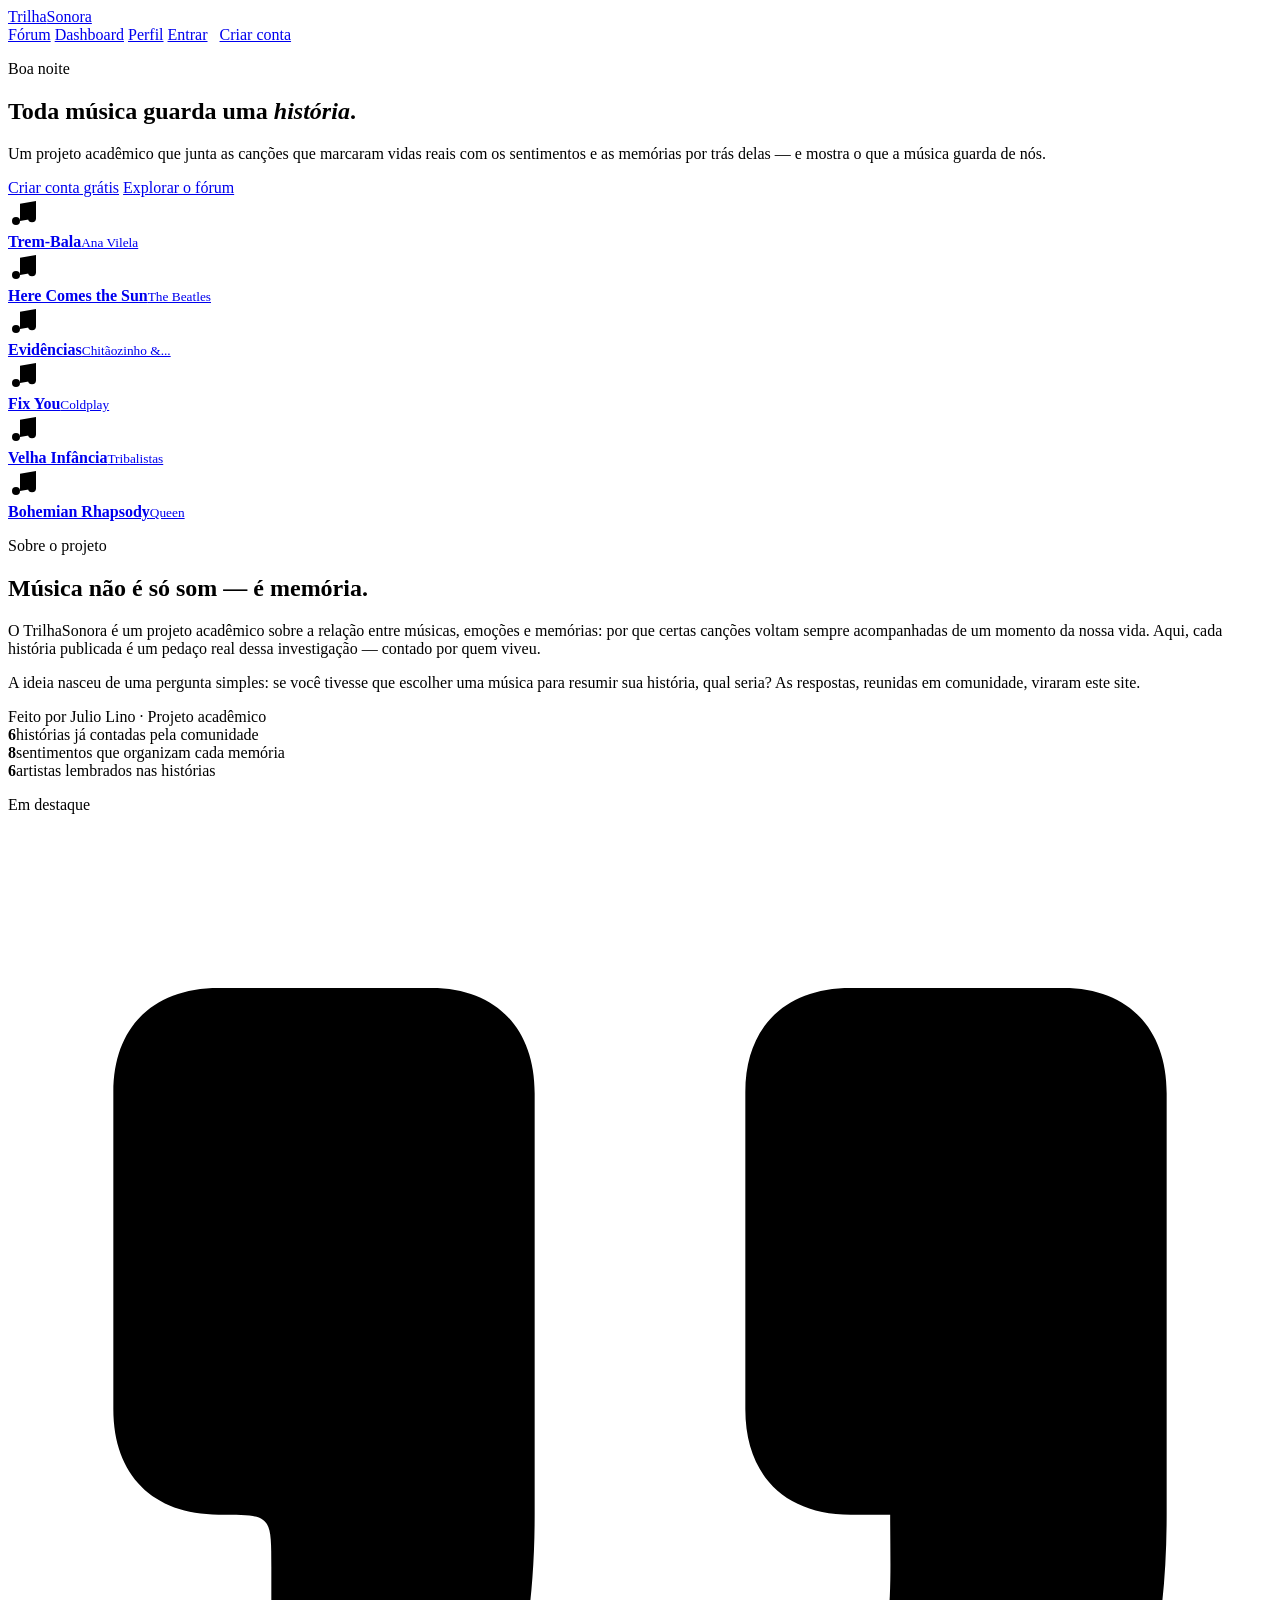
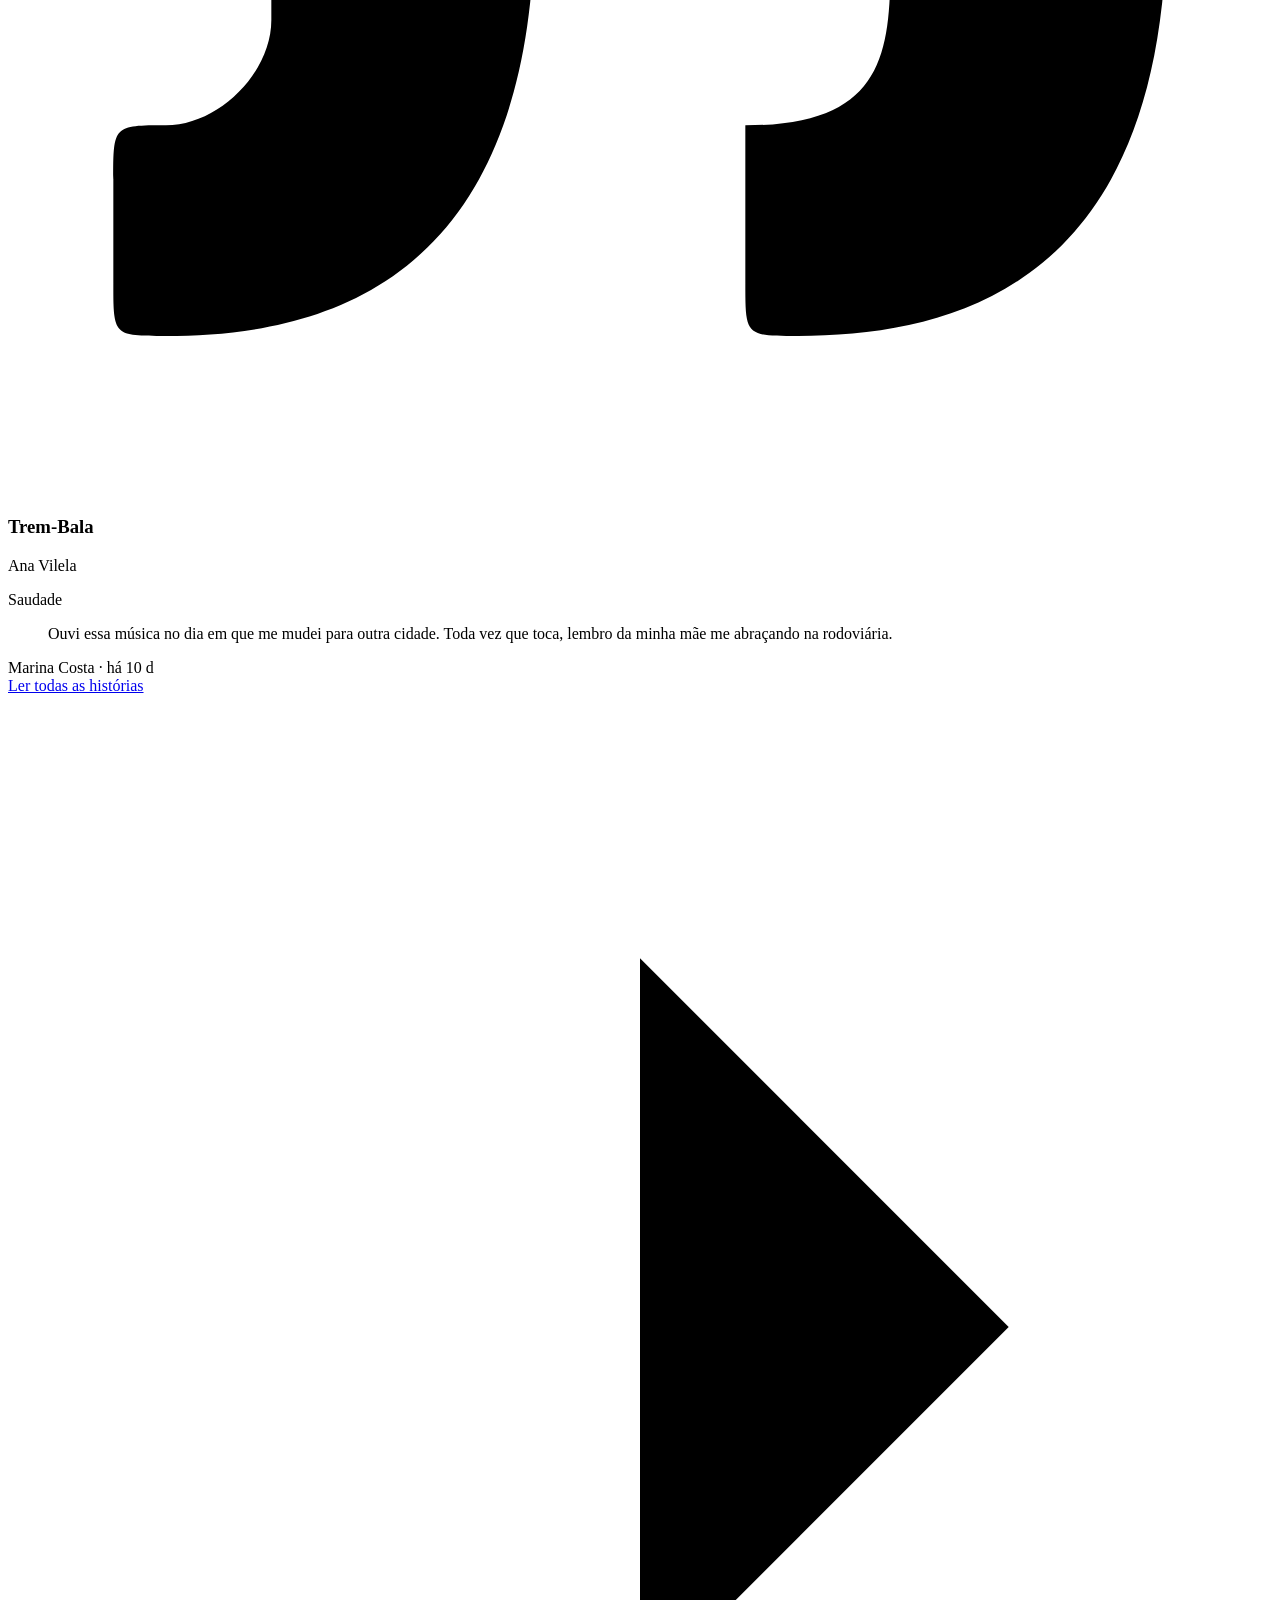
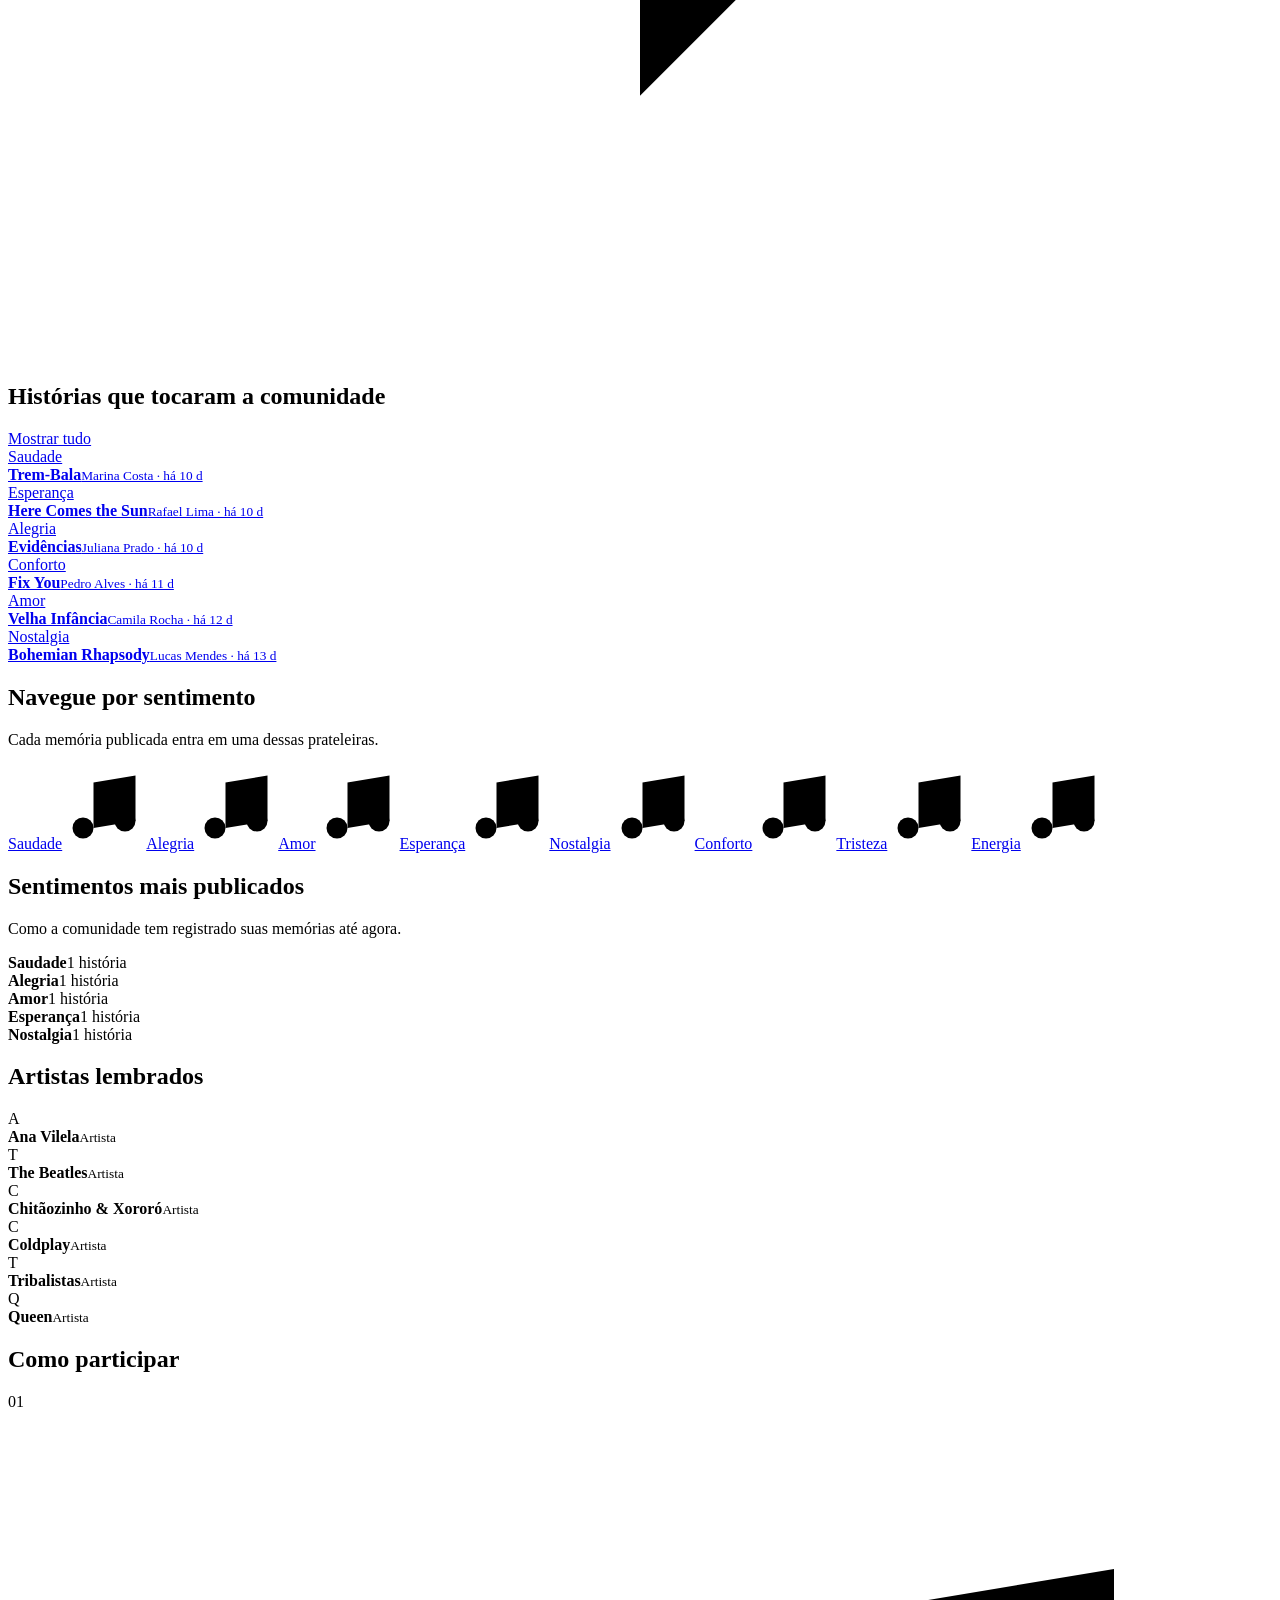
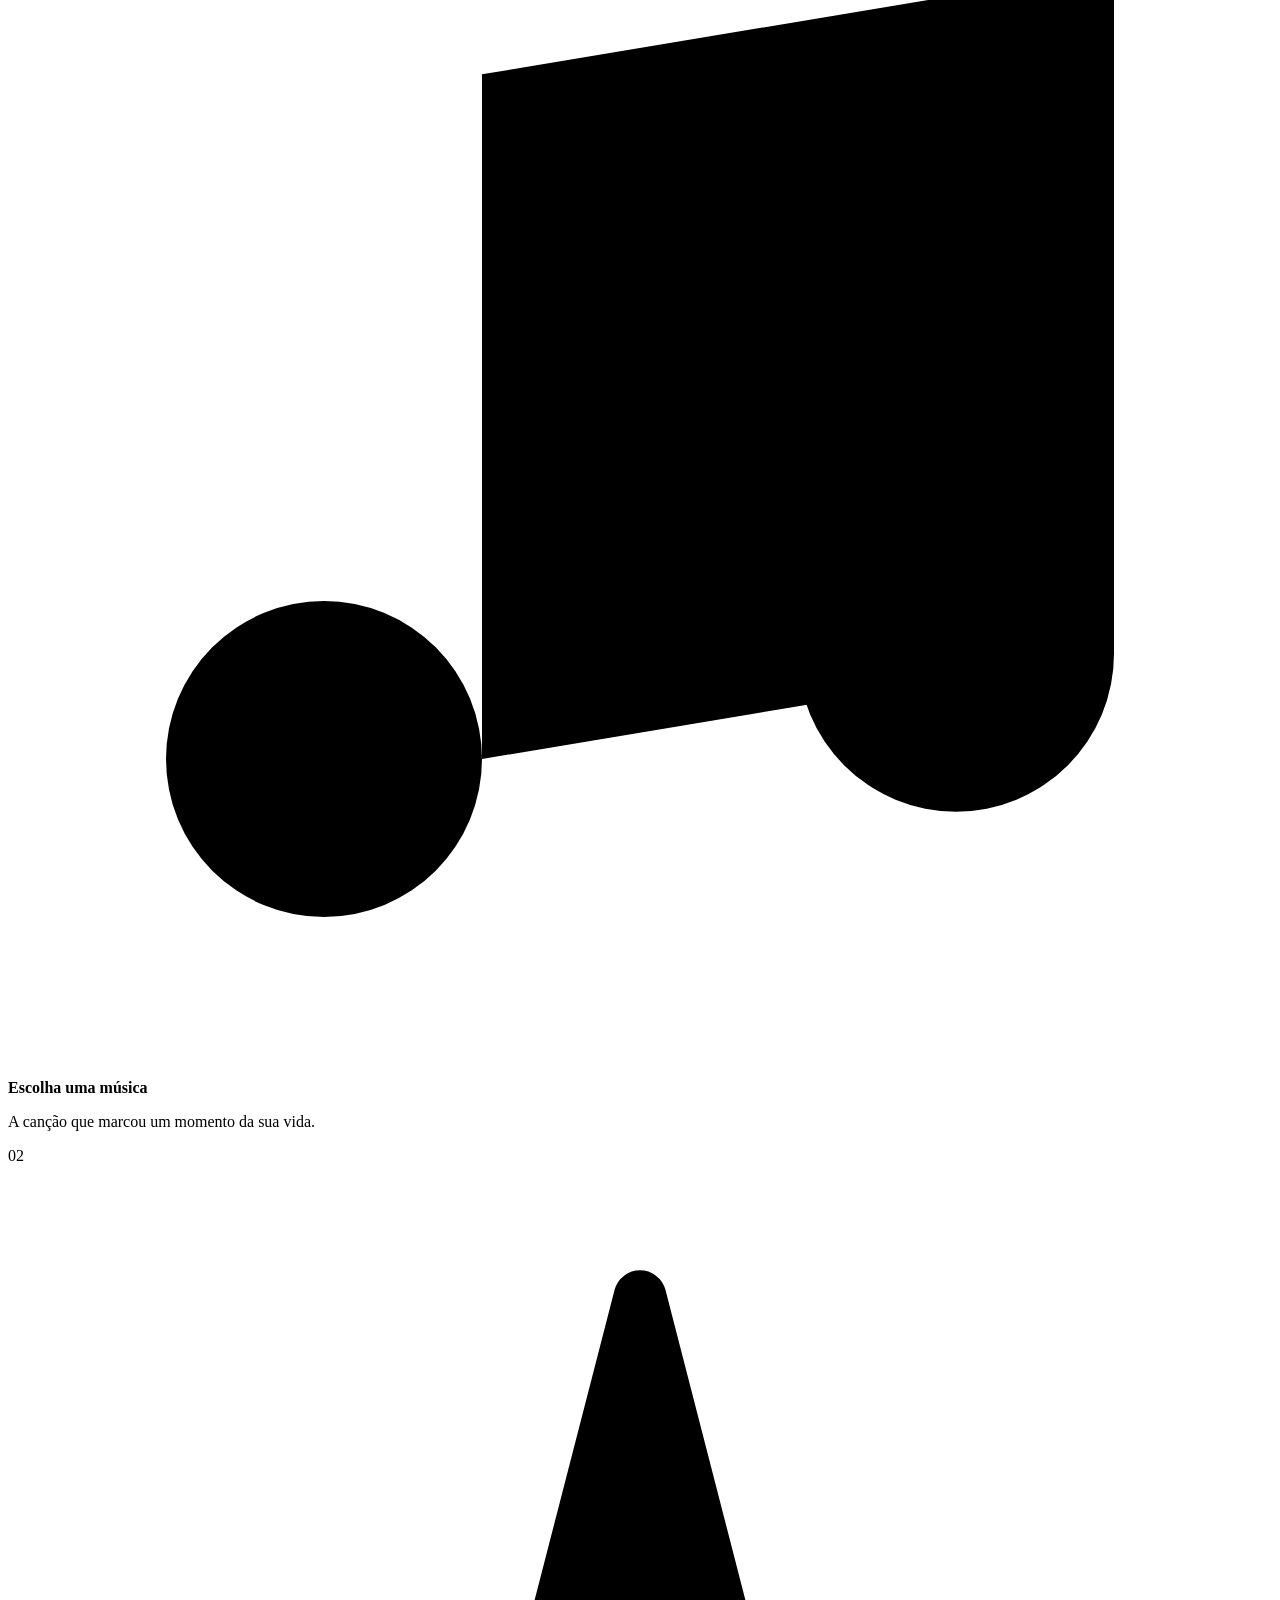
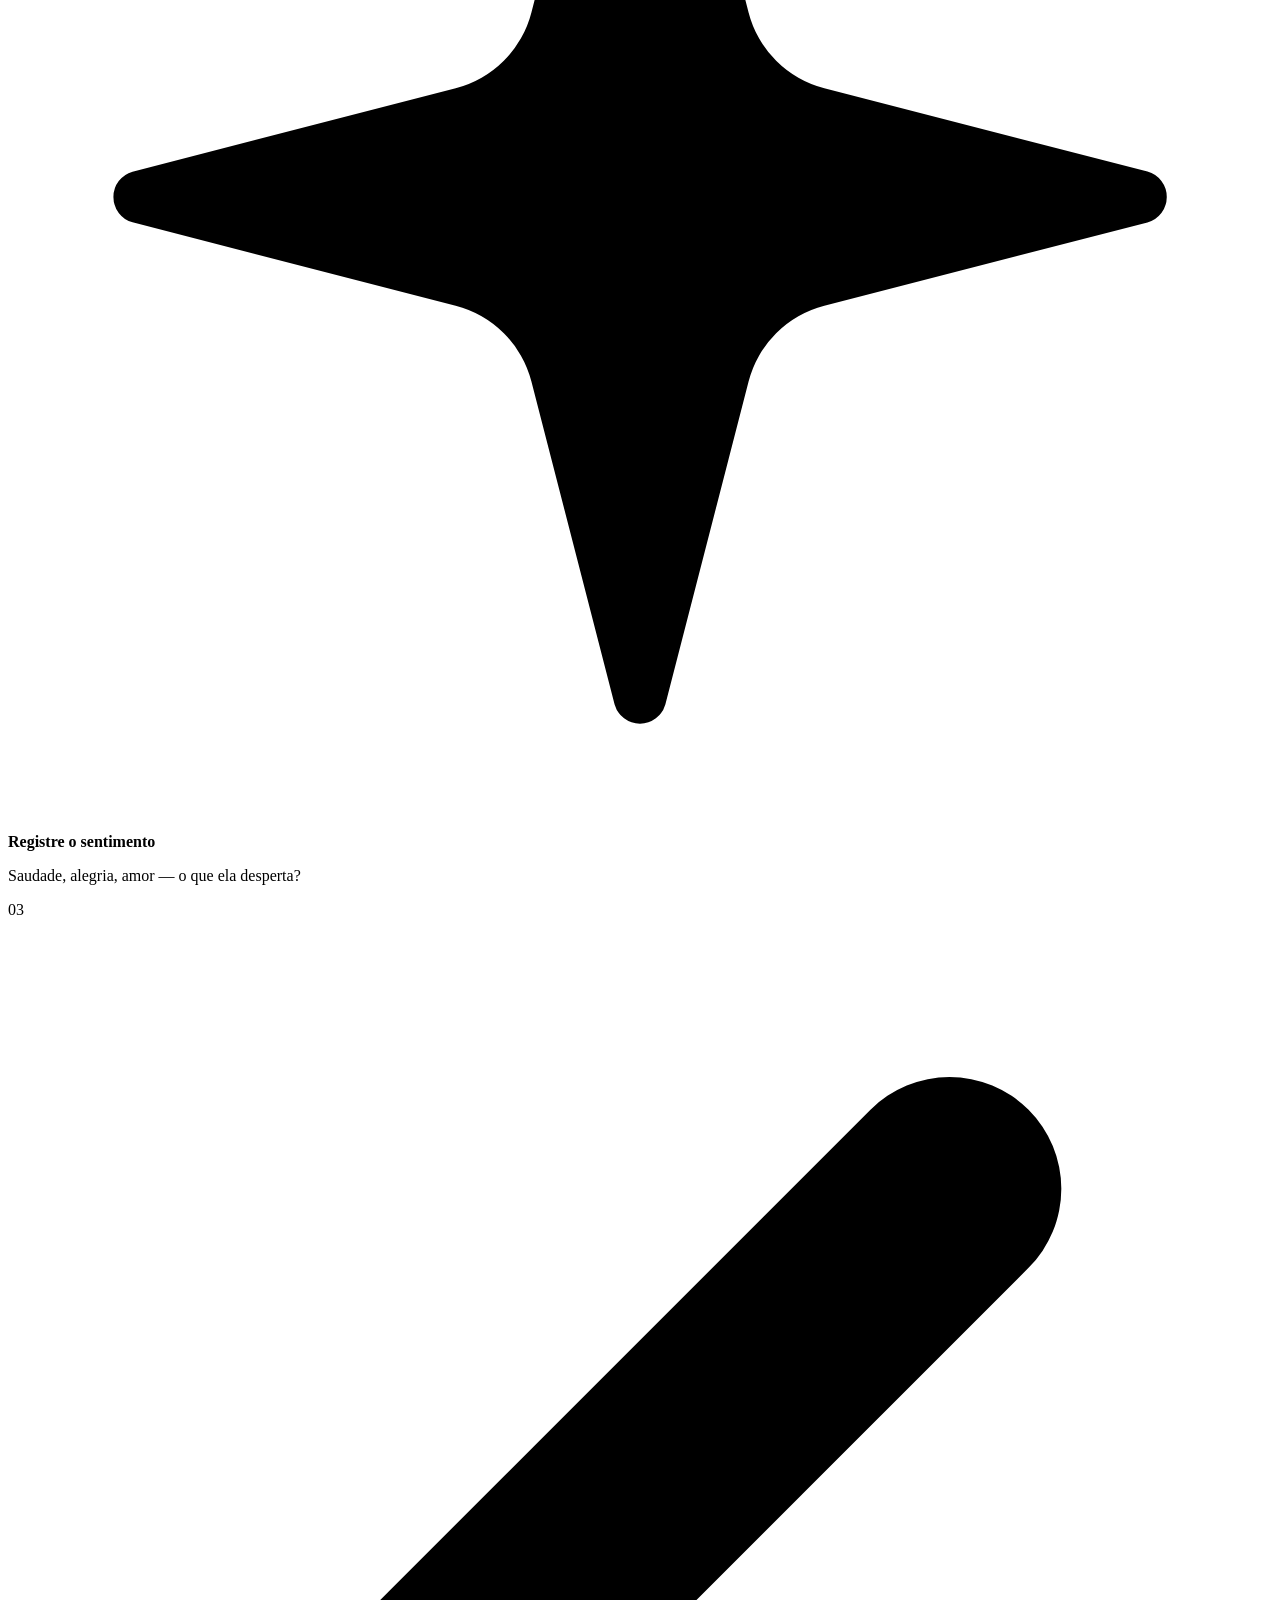
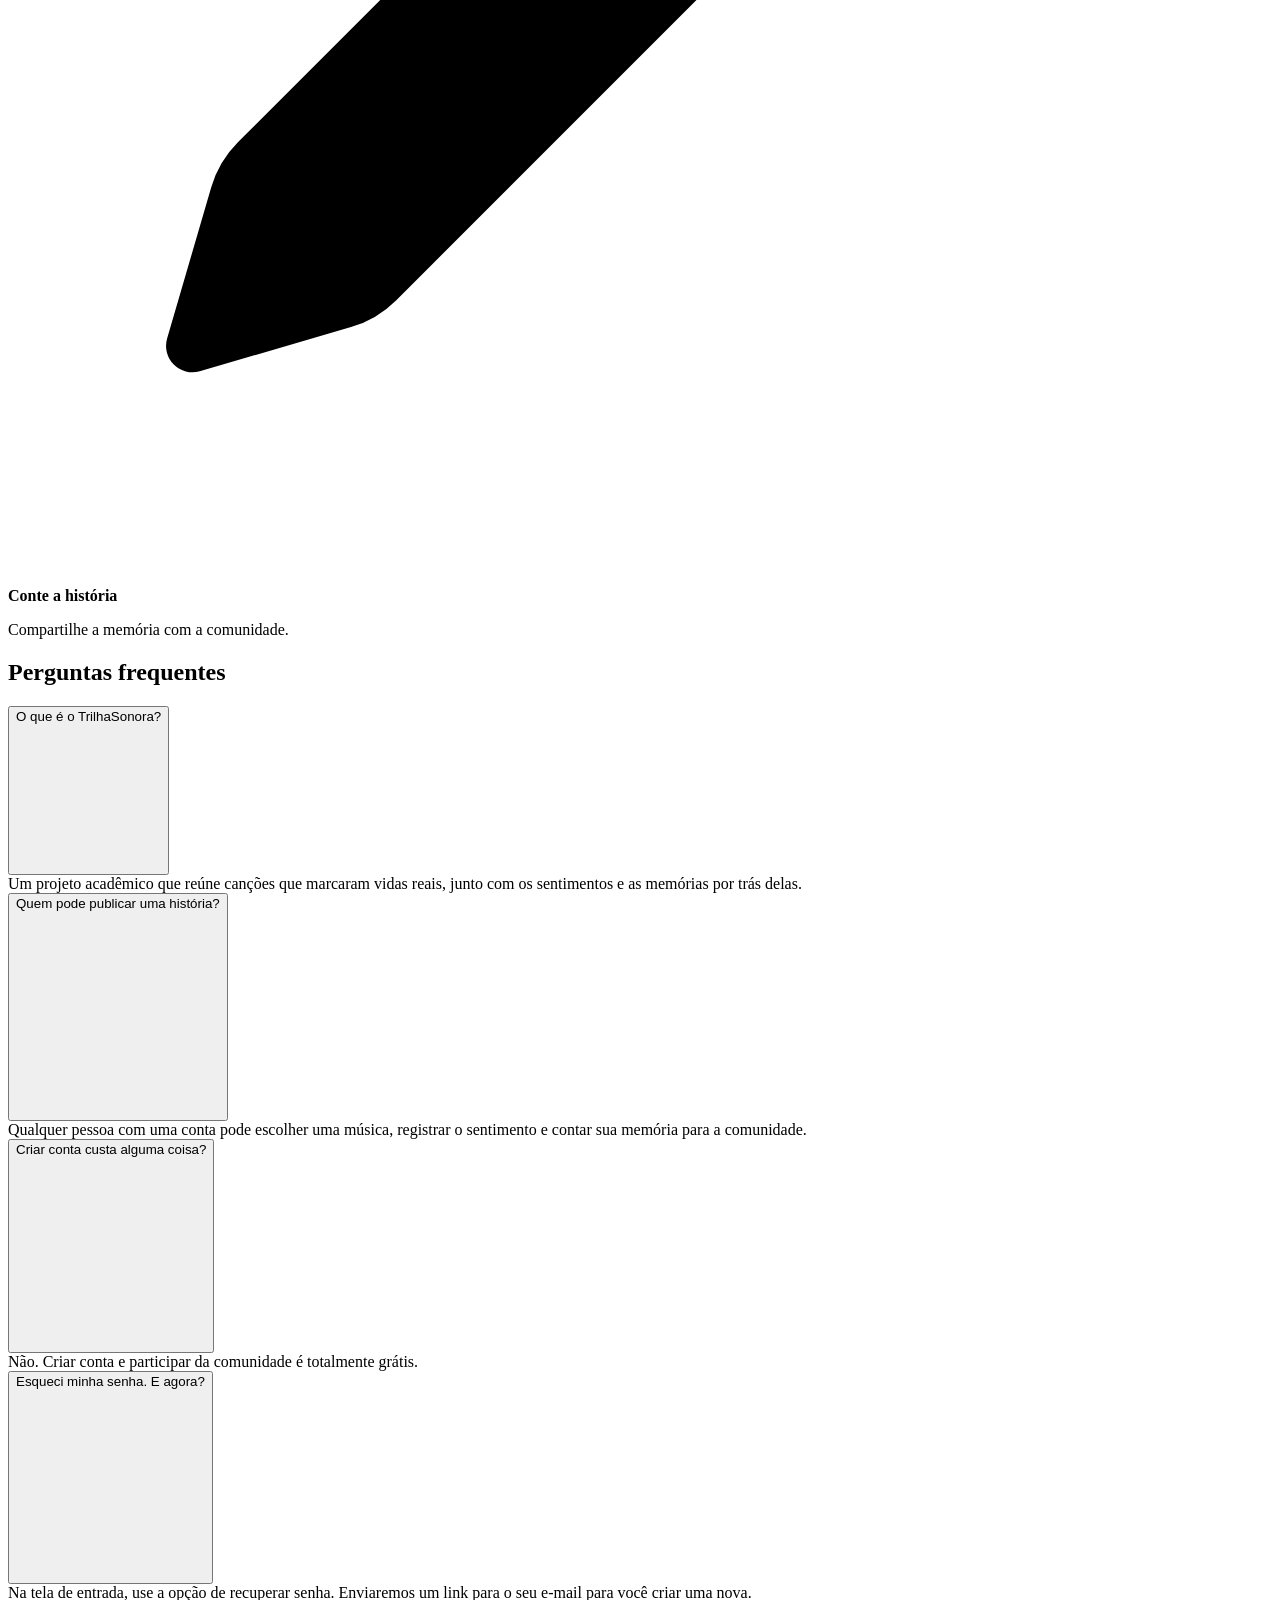
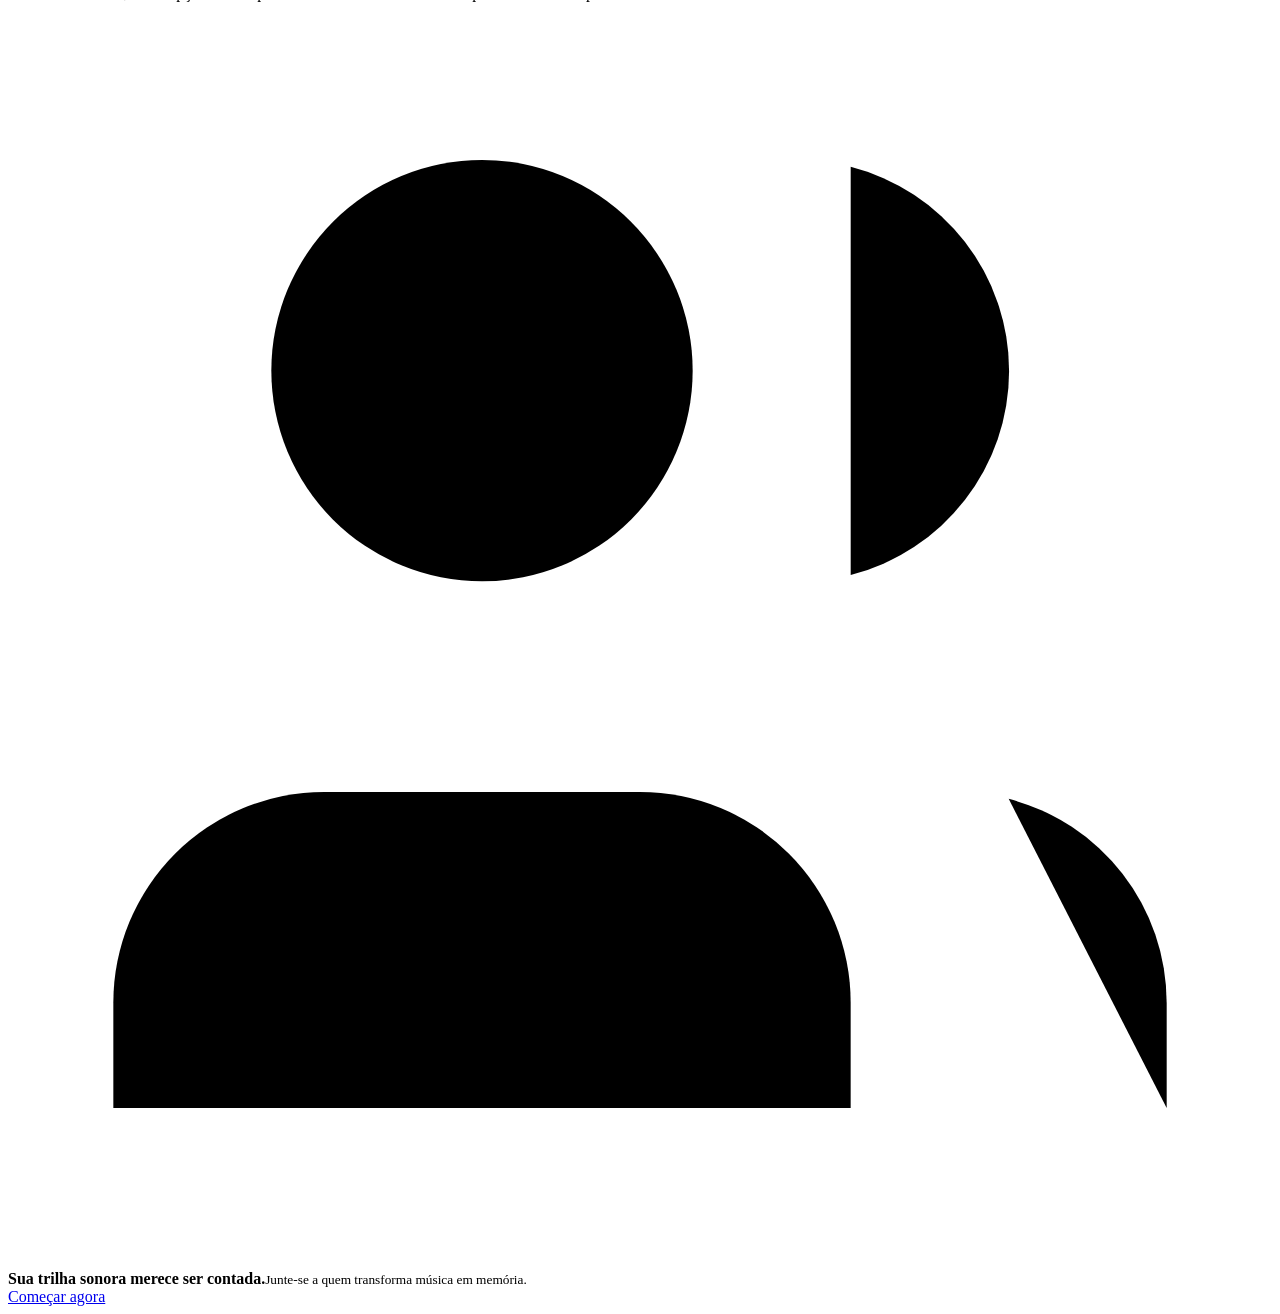
==== public/index.html @ 3d4c2451 "feat: conectar páginas de cadastro/login com index via localStorage (demo auth) Implements client-si" ====
<!DOCTYPE html>
<html lang="pt-BR">
<head>
<meta charset="utf-8">
<meta name="viewport" content="width=device-width, initial-scale=1, viewport-fit=cover">
<title>TrilhaSonora</title>
<link rel="preconnect" href="https://fonts.googleapis.com">
<link rel="preconnect" href="https://fonts.gstatic.com" crossorigin>
  <link href="https://fonts.googleapis.com/css2?family=Inter:wght@400;500;600;700;800&display=swap" rel="stylesheet">
  <link rel="stylesheet" href="css/home.css">
</head>
<body>

<header>
  <div class="nav">
    <a href="#" class="logo">Trilha<span>Sonora</span></a>
    <nav>
      <a href="#destaque">Fórum</a>
      <a href="#sentimentos">Dashboard</a>
      <a href="#artistas">Perfil</a>
      <span id="auth-links"></span>
    </nav>
  </div>
</header>

<section class="hero">
  <p class="hello">Boa noite</p>
  <h1>Toda música guarda uma <em>história</em>.</h1>
  <p class="lead">Um projeto acadêmico que junta as canções que marcaram vidas reais com os sentimentos e as memórias por trás delas — e mostra o que a música guarda de nós.</p>
  <div class="cta">
    <a href="#participar" class="btn g">Criar conta grátis</a>
    <a href="#destaque" class="btn o">Explorar o fórum</a>
  </div>
  <div class="chips" id="chips"></div>
</section>

<main>
  <section class="about" id="sobre">
    <div class="panel">
      <p class="label">Sobre o projeto</p>
      <h2>Música não é só som — é memória.</h2>
      <p>O TrilhaSonora é um projeto acadêmico sobre a relação entre músicas, emoções e memórias: por que certas canções voltam sempre acompanhadas de um momento da nossa vida. Aqui, cada história publicada é um pedaço real dessa investigação — contado por quem viveu.</p>
      <p>A ideia nasceu de uma pergunta simples: se você tivesse que escolher uma música para resumir sua história, qual seria? As respostas, reunidas em comunidade, viraram este site.</p>
      <div class="by">Feito por Julio Lino · Projeto acadêmico</div>
    </div>
    <div class="stats">
      <div class="stat"><b>6</b><span>histórias já contadas pela comunidade</span></div>
      <div class="stat"><b>8</b><span>sentimentos que organizam cada memória</span></div>
      <div class="stat"><b>6</b><span>artistas lembrados nas histórias</span></div>
    </div>
  </section>

  <section class="feat-wrap" id="destaque">
    <p class="label">Em destaque</p>
    <div class="panel feat">
      <div class="l">
        <svg viewBox="0 0 24 24" class="ico" style="stroke-width:2"><path d="M3 21c3 0 7-1 7-8V5c0-1.25-.756-2.017-2-2H4c-1.25 0-2 .75-2 1.972V11c0 1.25.75 2 2 2 1 0 1 0 1 1v1c0 1-1 2-2 2s-1 .008-1 1.031V20c0 1 0 1 1 1z"/><path d="M15 21c3 0 7-1 7-8V5c0-1.25-.757-2.017-2-2h-4c-1.25 0-2 .75-2 1.972V11c0 1.25.75 2 2 2h.75c0 2.25.25 4-2.75 4v3c0 1 0 1 1 1z"/></svg>
        <div><h3>Trem-Bala</h3><p>Ana Vilela</p></div>
      </div>
      <div class="r">
        <span class="tag">Saudade</span>
        <blockquote>Ouvi essa música no dia em que me mudei para outra cidade. Toda vez que toca, lembro da minha mãe me abraçando na rodoviária.</blockquote>
        <div class="meta">Marina Costa · há 10 d</div>
        <a href="#historias" class="more">Ler todas as histórias <svg viewBox="0 0 24 24" class="ico"><path d="M5 12h14"/><path d="m12 5 7 7-7 7"/></svg></a>
      </div>
    </div>
  </section>

  <div class="sec-head" id="historias">
    <h2>Histórias que tocaram a comunidade</h2>
    <a href="#">Mostrar tudo</a>
  </div>
  <div class="cards" id="cards"></div>

  <section class="sec" id="sentimentos">
    <h2>Navegue por sentimento</h2>
    <p class="sub">Cada memória publicada entra em uma dessas prateleiras.</p>
    <div class="moods" id="moods"></div>

    <div class="panel rank">
      <h2>Sentimentos mais publicados</h2>
      <p class="sub">Como a comunidade tem registrado suas memórias até agora.</p>
      <div id="rank"></div>
    </div>
  </section>

  <section class="sec narrow" id="artistas">
    <h2>Artistas lembrados</h2>
    <div class="artists" id="artists"></div>
  </section>

  <section class="sec narrow" id="participar">
    <h2>Como participar</h2>
    <div class="steps">
      <div class="step"><span class="n">01</span>
        <svg viewBox="0 0 24 24" class="ico"><path d="M9 18V5l12-2v13"/><circle cx="6" cy="18" r="3"/><circle cx="18" cy="16" r="3"/></svg>
        <b>Escolha uma música</b><p>A canção que marcou um momento da sua vida.</p></div>
      <div class="step"><span class="n">02</span>
        <svg viewBox="0 0 24 24" class="ico"><path d="M9.937 15.5A2 2 0 0 0 8.5 14.063l-6.135-1.582a.5.5 0 0 1 0-.962L8.5 9.936A2 2 0 0 0 9.937 8.5l1.582-6.135a.5.5 0 0 1 .963 0L14.063 8.5A2 2 0 0 0 15.5 9.937l6.135 1.581a.5.5 0 0 1 0 .964L15.5 14.063a2 2 0 0 0-1.437 1.437l-1.582 6.135a.5.5 0 0 1-.963 0z"/><path d="M20 3v4"/><path d="M22 5h-4"/><path d="M4 17v2"/><path d="M5 18H3"/></svg>
        <b>Registre o sentimento</b><p>Saudade, alegria, amor — o que ela desperta?</p></div>
      <div class="step"><span class="n">03</span>
        <svg viewBox="0 0 24 24" class="ico"><path d="M12 20h9"/><path d="M16.376 3.622a1 1 0 0 1 3.002 3.002L7.368 18.635a2 2 0 0 1-.855.506l-2.872.838a.5.5 0 0 1-.62-.62l.838-2.872a2 2 0 0 1 .506-.855z"/></svg>
        <b>Conte a história</b><p>Compartilhe a memória com a comunidade.</p></div>
    </div>
  </section>

  <section class="sec narrow">
    <h2>Perguntas frequentes</h2>
    <div class="faq" id="faq"></div>
  </section>

  <div class="banner">
    <div class="in">
      <svg viewBox="0 0 24 24" class="ico"><path d="M16 21v-2a4 4 0 0 0-4-4H6a4 4 0 0 0-4 4v2"/><circle cx="9" cy="7" r="4"/><path d="M22 21v-2a4 4 0 0 0-3-3.87"/><path d="M16 3.13a4 4 0 0 1 0 7.75"/></svg>
      <div><b>Sua trilha sonora merece ser contada.</b><small>Junte-se a quem transforma música em memória.</small></div>
    </div>
    <a href="#" class="btn g">Começar agora</a>
  </div>
</main>

<script>
let NOTE='<svg viewBox="0 0 24 24" class="ico" width="%s" height="%s"><path d="M9 18V5l12-2v13"/><circle cx="6" cy="18" r="3"/><circle cx="18" cy="16" r="3"/></svg>';
let C={Saudade:'let(--c-saudade)',Alegria:'let(--c-alegria)',Amor:'let(--c-amor)',Esperança:'let(--c-esperanca)',Nostalgia:'let(--c-nostalgia)',Conforto:'let(--c-conforto)',Tristeza:'let(--c-tristeza)',Energia:'let(--c-energia)'};
let S=[
 {t:'Trem-Bala',a:'Ana Vilela',m:'Saudade',u:'Marina Costa',d:'há 10 d',ar:'Ana Vilela'},
 {t:'Here Comes the Sun',a:'The Beatles',m:'Esperança',u:'Rafael Lima',d:'há 10 d'},
 {t:'Evidências',a:'Chitãozinho &amp;...',m:'Alegria',u:'Juliana Prado',d:'há 10 d'},
 {t:'Fix You',a:'Coldplay',m:'Conforto',u:'Pedro Alves',d:'há 11 d'},
 {t:'Velha Infância',a:'Tribalistas',m:'Amor',u:'Camila Rocha',d:'há 12 d'},
 {t:'Bohemian Rhapsody',a:'Queen',m:'Nostalgia',u:'Lucas Mendes',d:'há 13 d'}
];
function $(id){return document.getElementById(id)}

$('chips').innerHTML=S.map(function(s){
  return '<a href="#historias" class="chip"><div class="sq" style="background:'+C[s.m]+'">'+NOTE.replace(/%s/g,'32')+'</div><div><b>'+s.t+'</b><small>'+s.a+'</small></div></a>';
}).join('');

$('cards').innerHTML=S.map(function(s){
  return '<a href="#destaque" class="cd"><div class="art" style="background:'+C[s.m]+'">'+s.m+'</div><b>'+s.t+'</b><small>'+s.u+' · '+s.d+'</small></a>';
}).join('');

$('moods').innerHTML=Object.keys(C).map(function(k){
  return '<a href="#historias" class="mood" style="background:'+C[k]+'">'+k+NOTE.replace(/%s/g,'84')+'</a>';
}).join('');

$('rank').innerHTML=['Saudade','Alegria','Amor','Esperança','Nostalgia'].map(function(k){
  return '<div class="row"><div class="t"><b>'+k+'</b><span>1 história</span></div><div class="bar" style="background:#2a2a2a"><i style="width:100%;background:'+C[k]+'"></i></div></div>';
}).join('');

let ART=[['Ana Vilela','saudade'],['The Beatles','esperanca'],['Chitãozinho &amp; Xororó','alegria'],['Coldplay','conforto'],['Tribalistas','amor'],['Queen','nostalgia']];
$('artists').innerHTML=ART.map(function(x){
  let init=x[0].replace('The ','').charAt(0);
  if(x[0]==='The Beatles')init='T'; if(x[0]==='Tribalistas')init='T';
  return '<div class="art-i"><div class="av" style="background:let(--c-'+x[1]+')">'+init+'</div><b>'+x[0]+'</b><small>Artista</small></div>';
}).join('');

let PLUS='<svg viewBox="0 0 24 24" class="ico"><path d="M5 12h14"/><path d="M12 5v14"/></svg>';
let FAQ=[
 ['O que é o TrilhaSonora?','Um projeto acadêmico que reúne canções que marcaram vidas reais, junto com os sentimentos e as memórias por trás delas.'],
 ['Quem pode publicar uma história?','Qualquer pessoa com uma conta pode escolher uma música, registrar o sentimento e contar sua memória para a comunidade.'],
 ['Criar conta custa alguma coisa?','Não. Criar conta e participar da comunidade é totalmente grátis.'],
 ['Esqueci minha senha. E agora?','Na tela de entrada, use a opção de recuperar senha. Enviaremos um link para o seu e-mail para você criar uma nova.']
];
$('faq').innerHTML=FAQ.map(function(f){
  return '<div class="q"><button type="button" aria-expanded="false"><span>'+f[0]+'</span>'+PLUS+'</button><div class="a">'+f[1]+'</div></div>';
}).join('');
  document.querySelectorAll('.q button').forEach(function(b){
    b.addEventListener('click',function(){
      let q=b.parentNode,o=q.classList.toggle('open');
      b.setAttribute('aria-expanded',o);
    });
  });
  </script>
  <!-- Autenticação simples (front-end) -->
  <script>
  (function(){
    function getSession(){
      return JSON.parse(sessionStorage.getItem('ts_session')||localStorage.getItem('ts_session')||'null');
    }
    function renderAuth(){
      var mount=document.getElementById('auth-links');
      var s=getSession();
      if(!mount) return;
      if(s && s.email){
        mount.innerHTML = '<a href="perfil.html">'+(s.name||s.email)+'</a> <a href="#" id="logout" class="btn-out">Sair</a>';
        var btn = document.getElementById('logout');
        if(btn) btn.addEventListener('click',function(e){e.preventDefault();localStorage.removeItem('ts_session');sessionStorage.removeItem('ts_session');location.reload();});
      } else {
        mount.innerHTML = '<a href="login.html" class="btn-out">Entrar</a> <a href="cadastro.html" class="btn-out" style="margin-left:8px">Criar conta</a>';
      }
    }
    renderAuth();
  })();
  </script>
  </body>
</html>
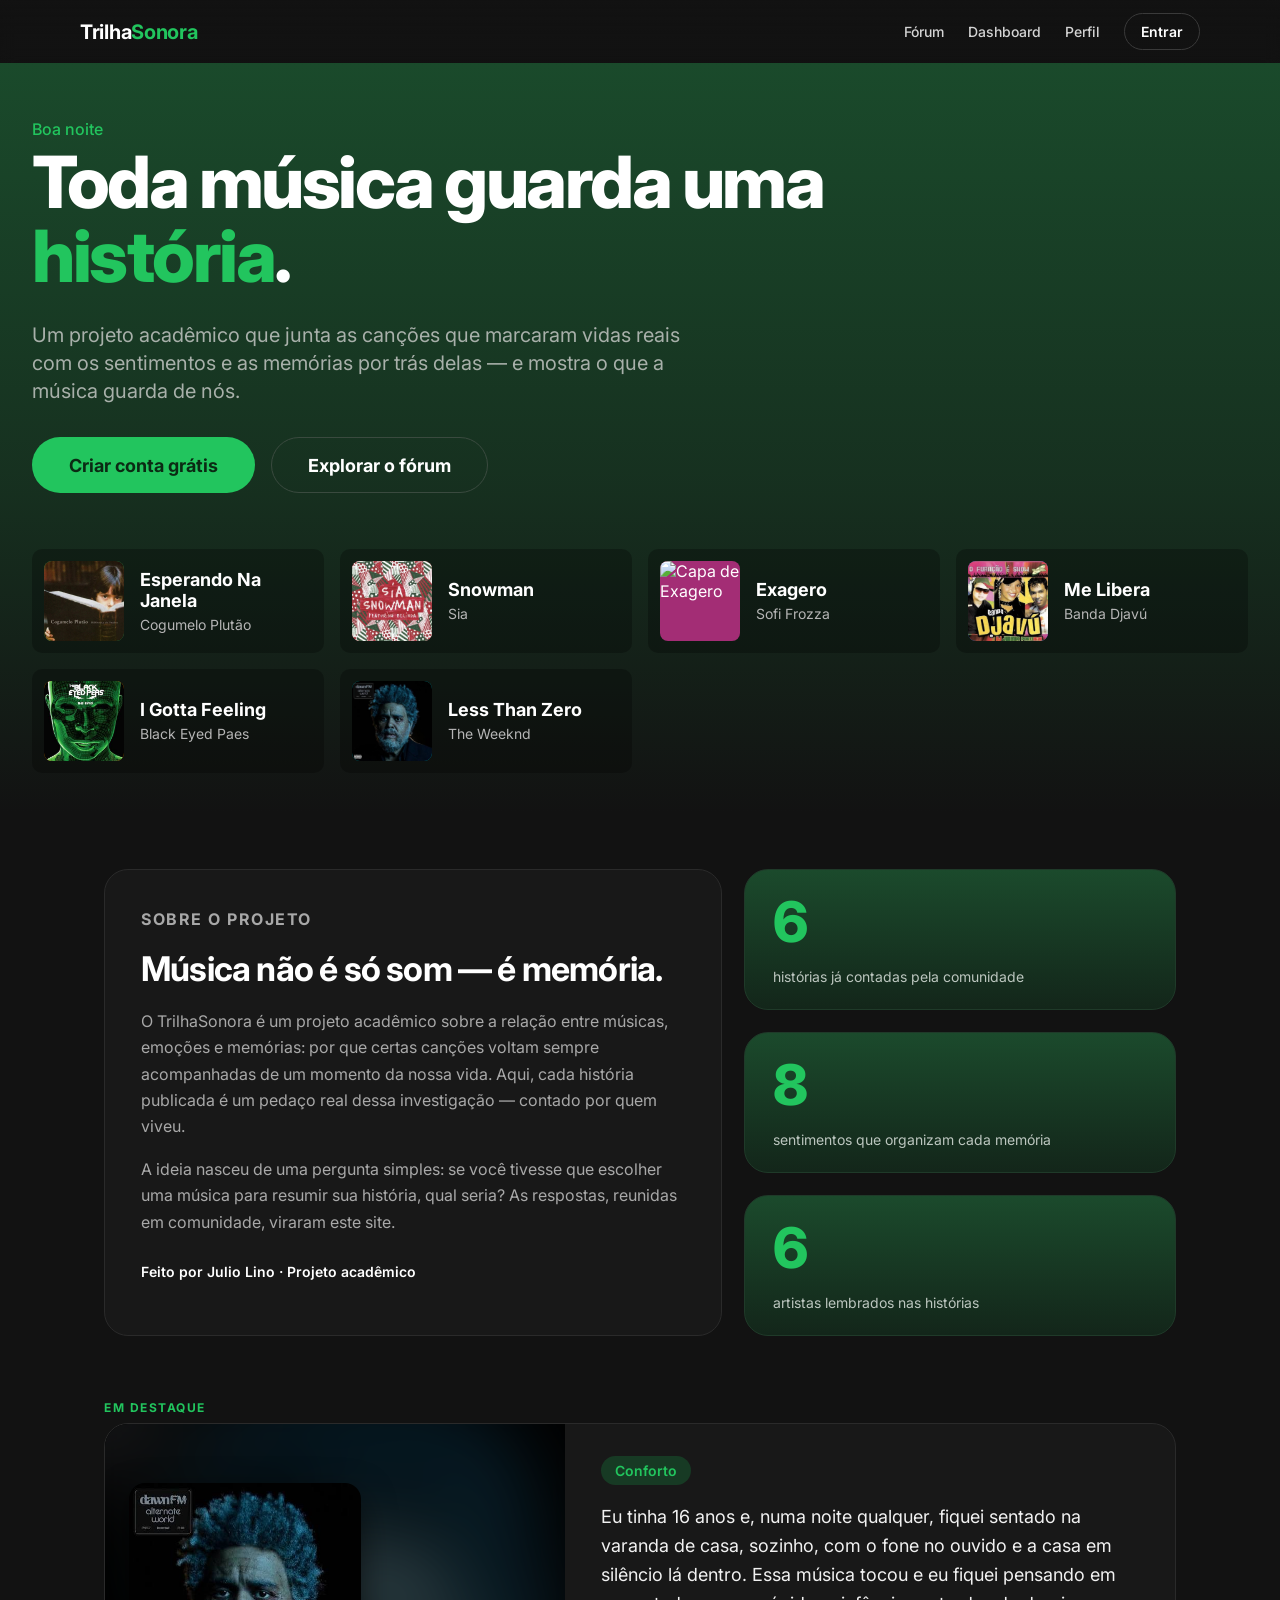
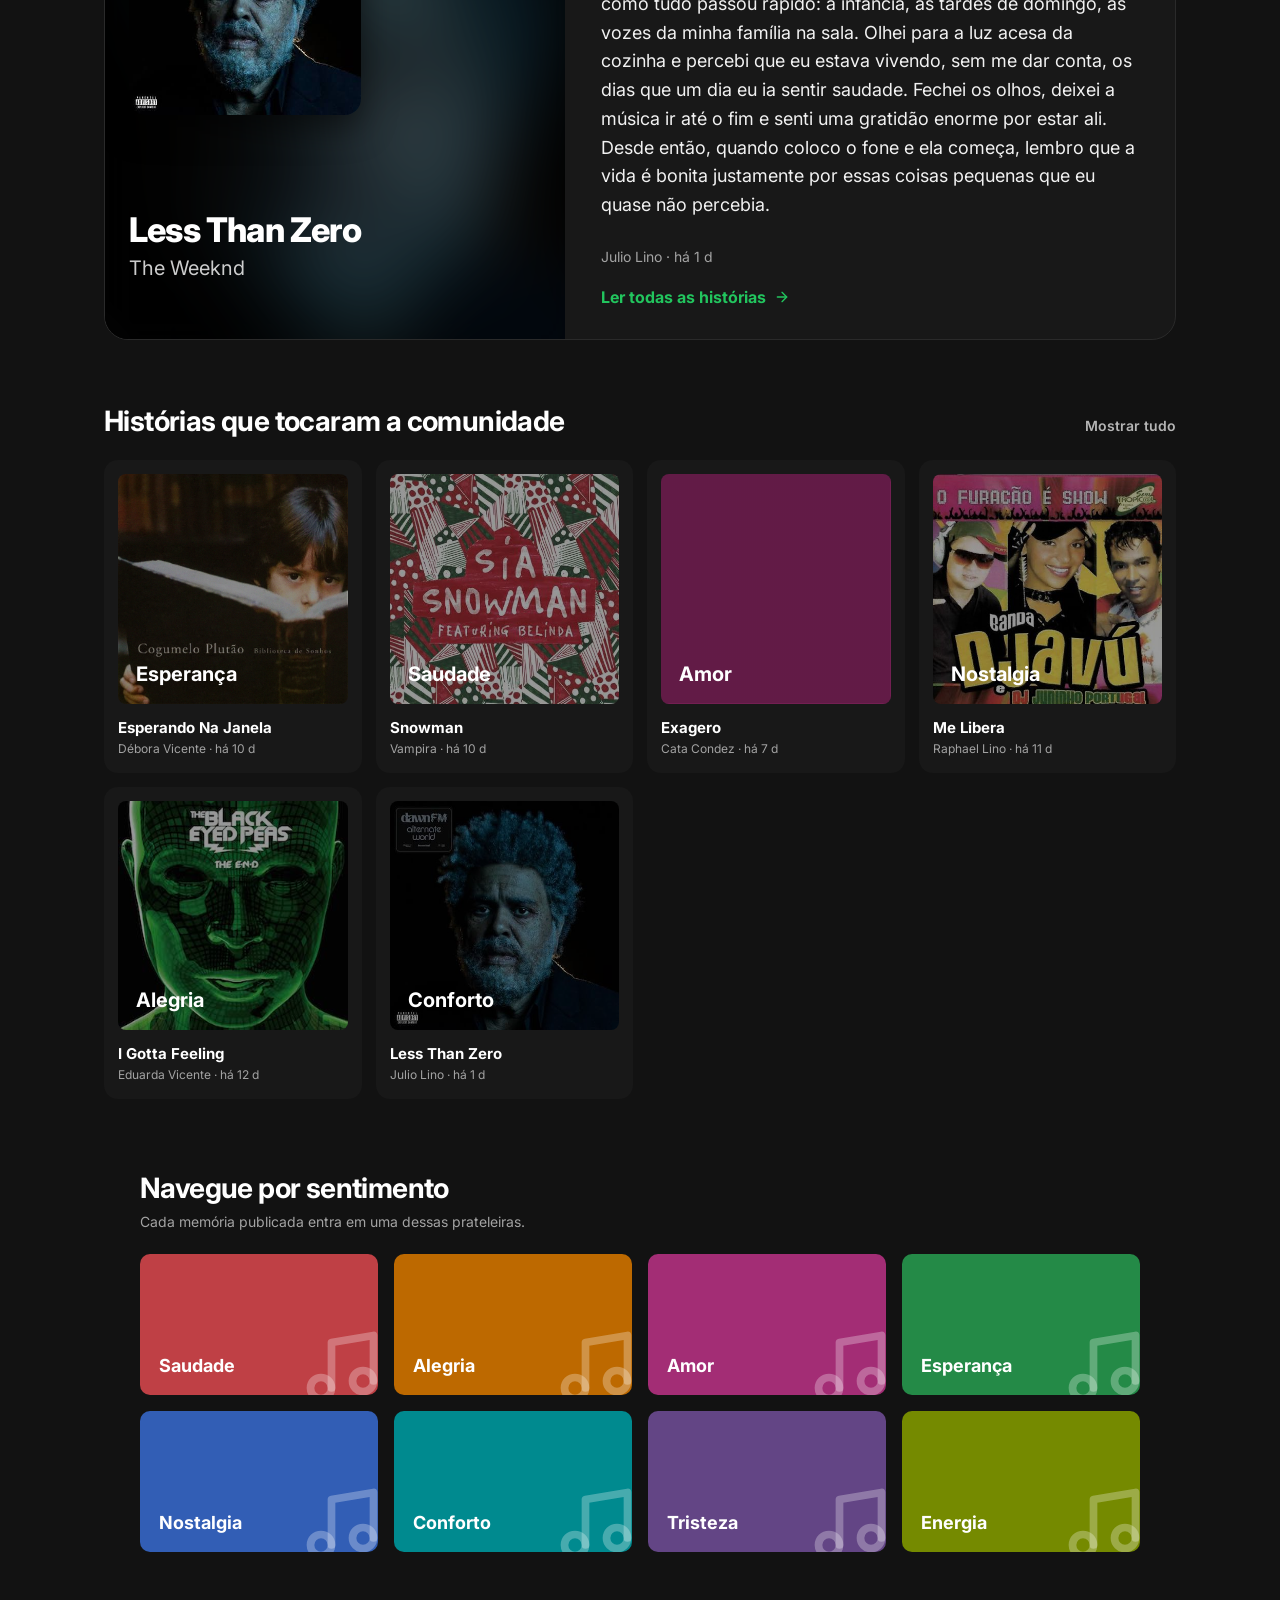
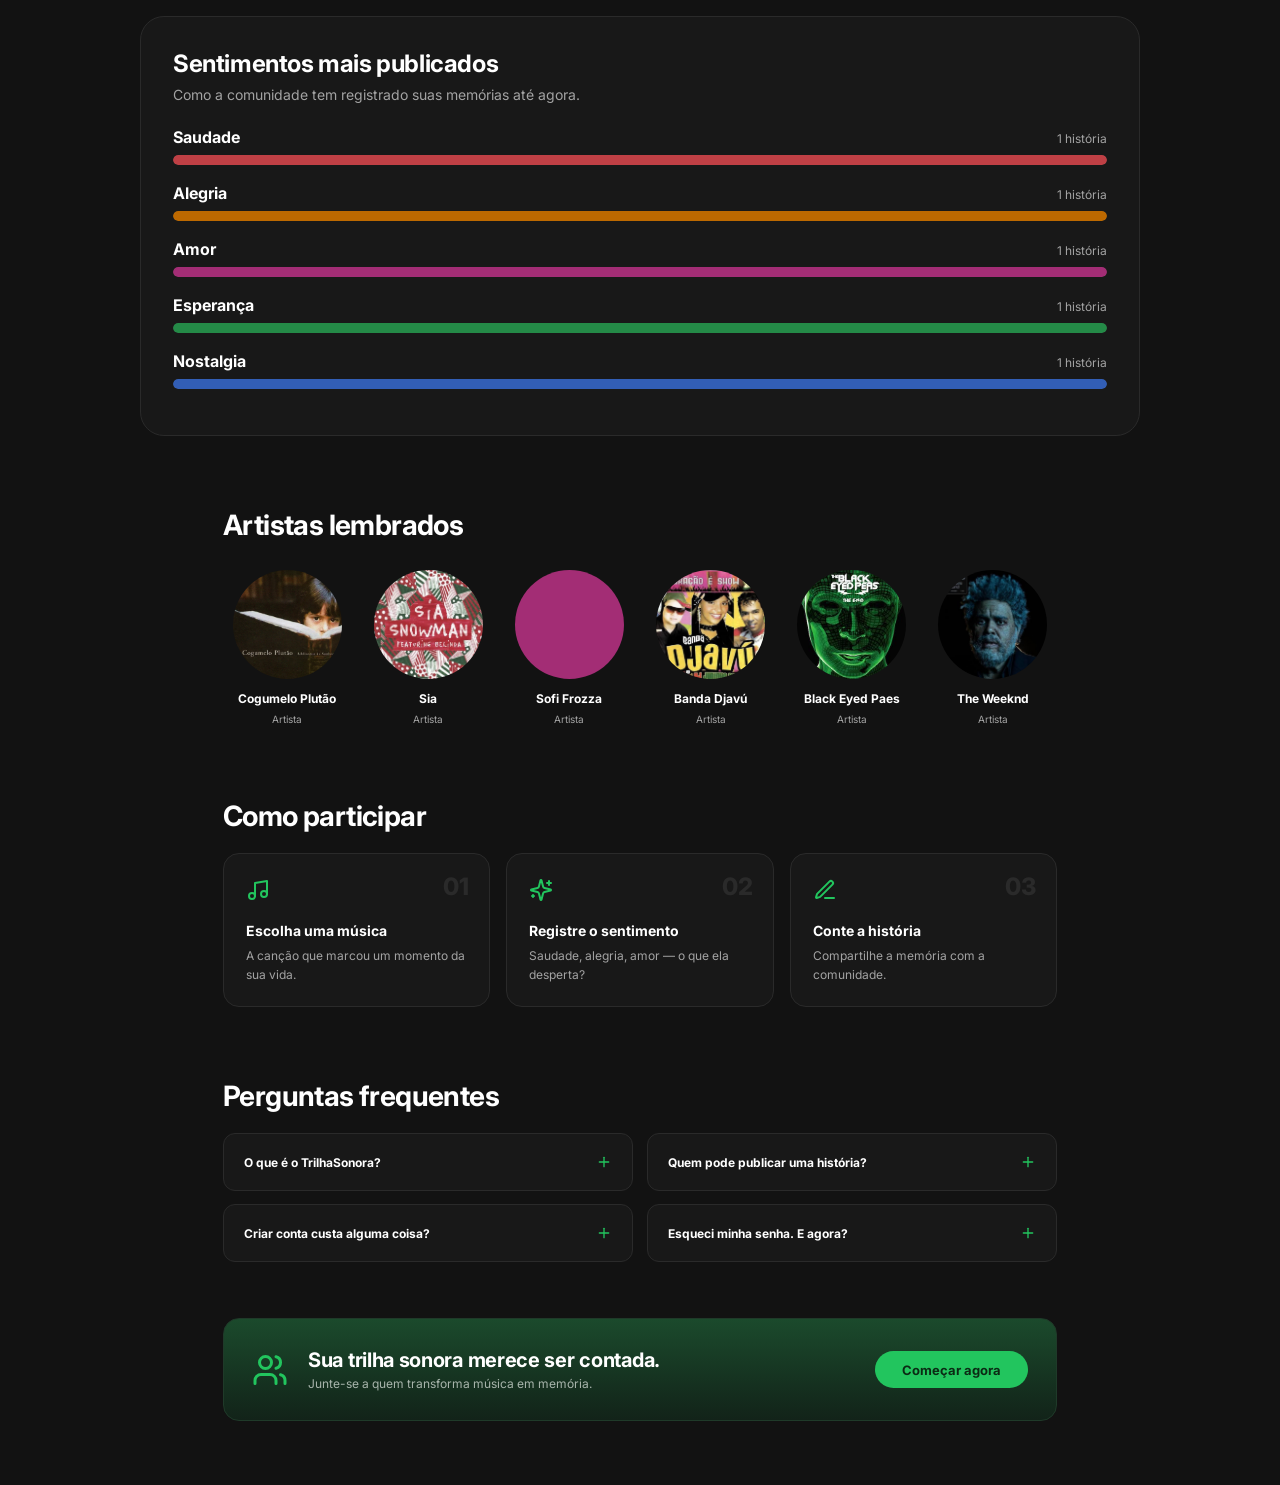
==== commit 09d48db8: "Alterando estrutura do index.html e detalhes do css. Tambem foi feito uma modificacao no codigo do c" ====
--- a/public/index.html
+++ b/public/index.html
@@ -1,196 +1,334 @@
 <!DOCTYPE html>
 <html lang="pt-BR">
+
 <head>
-<meta charset="utf-8">
-<meta name="viewport" content="width=device-width, initial-scale=1, viewport-fit=cover">
-<title>TrilhaSonora</title>
-<link rel="preconnect" href="https://fonts.googleapis.com">
-<link rel="preconnect" href="https://fonts.gstatic.com" crossorigin>
-  <link href="https://fonts.googleapis.com/css2?family=Inter:wght@400;500;600;700;800&display=swap" rel="stylesheet">
-  <link rel="stylesheet" href="css/home.css">
+    <meta charset="UTF-8">
+    <meta name="viewport" content="width=device-width, initial-scale=1.0">
+    <title>TrilhaSonora</title>
+
+    <link href="https://fonts.googleapis.com/css2?family=Inter:wght@400;500;600;700;800&display=swap" rel="stylesheet">
+    <link rel="stylesheet" href="css/home.css">
 </head>
+
 <body>
 
-<header>
-  <div class="nav">
-    <a href="#" class="logo">Trilha<span>Sonora</span></a>
-    <nav>
-      <a href="#destaque">Fórum</a>
-      <a href="#sentimentos">Dashboard</a>
-      <a href="#artistas">Perfil</a>
-      <span id="auth-links"></span>
-    </nav>
-  </div>
-</header>
-
-<section class="hero">
-  <p class="hello">Boa noite</p>
-  <h1>Toda música guarda uma <em>história</em>.</h1>
-  <p class="lead">Um projeto acadêmico que junta as canções que marcaram vidas reais com os sentimentos e as memórias por trás delas — e mostra o que a música guarda de nós.</p>
-  <div class="cta">
-    <a href="#participar" class="btn g">Criar conta grátis</a>
-    <a href="#destaque" class="btn o">Explorar o fórum</a>
-  </div>
-  <div class="chips" id="chips"></div>
-</section>
-
-<main>
-  <section class="about" id="sobre">
-    <div class="panel">
-      <p class="label">Sobre o projeto</p>
-      <h2>Música não é só som — é memória.</h2>
-      <p>O TrilhaSonora é um projeto acadêmico sobre a relação entre músicas, emoções e memórias: por que certas canções voltam sempre acompanhadas de um momento da nossa vida. Aqui, cada história publicada é um pedaço real dessa investigação — contado por quem viveu.</p>
-      <p>A ideia nasceu de uma pergunta simples: se você tivesse que escolher uma música para resumir sua história, qual seria? As respostas, reunidas em comunidade, viraram este site.</p>
-      <div class="by">Feito por Julio Lino · Projeto acadêmico</div>
-    </div>
-    <div class="stats">
-      <div class="stat"><b>6</b><span>histórias já contadas pela comunidade</span></div>
-      <div class="stat"><b>8</b><span>sentimentos que organizam cada memória</span></div>
-      <div class="stat"><b>6</b><span>artistas lembrados nas histórias</span></div>
-    </div>
-  </section>
-
-  <section class="feat-wrap" id="destaque">
-    <p class="label">Em destaque</p>
-    <div class="panel feat">
-      <div class="l">
-        <svg viewBox="0 0 24 24" class="ico" style="stroke-width:2"><path d="M3 21c3 0 7-1 7-8V5c0-1.25-.756-2.017-2-2H4c-1.25 0-2 .75-2 1.972V11c0 1.25.75 2 2 2 1 0 1 0 1 1v1c0 1-1 2-2 2s-1 .008-1 1.031V20c0 1 0 1 1 1z"/><path d="M15 21c3 0 7-1 7-8V5c0-1.25-.757-2.017-2-2h-4c-1.25 0-2 .75-2 1.972V11c0 1.25.75 2 2 2h.75c0 2.25.25 4-2.75 4v3c0 1 0 1 1 1z"/></svg>
-        <div><h3>Trem-Bala</h3><p>Ana Vilela</p></div>
-      </div>
-      <div class="r">
-        <span class="tag">Saudade</span>
-        <blockquote>Ouvi essa música no dia em que me mudei para outra cidade. Toda vez que toca, lembro da minha mãe me abraçando na rodoviária.</blockquote>
-        <div class="meta">Marina Costa · há 10 d</div>
-        <a href="#historias" class="more">Ler todas as histórias <svg viewBox="0 0 24 24" class="ico"><path d="M5 12h14"/><path d="m12 5 7 7-7 7"/></svg></a>
-      </div>
-    </div>
-  </section>
-
-  <div class="sec-head" id="historias">
-    <h2>Histórias que tocaram a comunidade</h2>
-    <a href="#">Mostrar tudo</a>
-  </div>
-  <div class="cards" id="cards"></div>
-
-  <section class="sec" id="sentimentos">
-    <h2>Navegue por sentimento</h2>
-    <p class="sub">Cada memória publicada entra em uma dessas prateleiras.</p>
-    <div class="moods" id="moods"></div>
-
-    <div class="panel rank">
-      <h2>Sentimentos mais publicados</h2>
-      <p class="sub">Como a comunidade tem registrado suas memórias até agora.</p>
-      <div id="rank"></div>
-    </div>
-  </section>
-
-  <section class="sec narrow" id="artistas">
-    <h2>Artistas lembrados</h2>
-    <div class="artists" id="artists"></div>
-  </section>
-
-  <section class="sec narrow" id="participar">
-    <h2>Como participar</h2>
-    <div class="steps">
-      <div class="step"><span class="n">01</span>
-        <svg viewBox="0 0 24 24" class="ico"><path d="M9 18V5l12-2v13"/><circle cx="6" cy="18" r="3"/><circle cx="18" cy="16" r="3"/></svg>
-        <b>Escolha uma música</b><p>A canção que marcou um momento da sua vida.</p></div>
-      <div class="step"><span class="n">02</span>
-        <svg viewBox="0 0 24 24" class="ico"><path d="M9.937 15.5A2 2 0 0 0 8.5 14.063l-6.135-1.582a.5.5 0 0 1 0-.962L8.5 9.936A2 2 0 0 0 9.937 8.5l1.582-6.135a.5.5 0 0 1 .963 0L14.063 8.5A2 2 0 0 0 15.5 9.937l6.135 1.581a.5.5 0 0 1 0 .964L15.5 14.063a2 2 0 0 0-1.437 1.437l-1.582 6.135a.5.5 0 0 1-.963 0z"/><path d="M20 3v4"/><path d="M22 5h-4"/><path d="M4 17v2"/><path d="M5 18H3"/></svg>
-        <b>Registre o sentimento</b><p>Saudade, alegria, amor — o que ela desperta?</p></div>
-      <div class="step"><span class="n">03</span>
-        <svg viewBox="0 0 24 24" class="ico"><path d="M12 20h9"/><path d="M16.376 3.622a1 1 0 0 1 3.002 3.002L7.368 18.635a2 2 0 0 1-.855.506l-2.872.838a.5.5 0 0 1-.62-.62l.838-2.872a2 2 0 0 1 .506-.855z"/></svg>
-        <b>Conte a história</b><p>Compartilhe a memória com a comunidade.</p></div>
-    </div>
-  </section>
-
-  <section class="sec narrow">
-    <h2>Perguntas frequentes</h2>
-    <div class="faq" id="faq"></div>
-  </section>
-
-  <div class="banner">
-    <div class="in">
-      <svg viewBox="0 0 24 24" class="ico"><path d="M16 21v-2a4 4 0 0 0-4-4H6a4 4 0 0 0-4 4v2"/><circle cx="9" cy="7" r="4"/><path d="M22 21v-2a4 4 0 0 0-3-3.87"/><path d="M16 3.13a4 4 0 0 1 0 7.75"/></svg>
-      <div><b>Sua trilha sonora merece ser contada.</b><small>Junte-se a quem transforma música em memória.</small></div>
-    </div>
-    <a href="#" class="btn g">Começar agora</a>
-  </div>
-</main>
+    <header>
+        <div class="nav">
+            <a href="#" class="logo">Trilha<span>Sonora</span></a>
+            <nav>
+                <a href="#destaque">Fórum</a>
+                <a href="#sentimentos">Dashboard</a>
+                <a href="#artistas">Perfil</a>
+                <a href="login.html" class="btn-out">Entrar</a>
+            </nav>
+        </div>
+    </header>
+
+    <section class="hero">
+        <p class="hello">Boa noite</p>
+        <h1>Toda música guarda uma <em>história</em>.</h1>
+        <p class="lead">Um projeto acadêmico que junta as canções que marcaram vidas reais com os sentimentos e as memórias por trás delas — e mostra o que a música guarda de nós.</p>
+        <div class="cta">
+            <a href="cadastro.html" class="btn g">Criar conta grátis</a>
+            <a href="#destaque" class="btn o">Explorar o fórum</a>
+        </div>
+
+        <!-- os chips são preenchidos pelo JavaScript lá embaixo -->
+        <div class="chips" id="chips"></div>
+    </section>
+
+    <main>
+        <section class="about" id="sobre">
+            <div class="panel">
+                <p class="label">Sobre o projeto</p>
+                <h2>Música não é só som — é memória.</h2>
+                <p>O TrilhaSonora é um projeto acadêmico sobre a relação entre músicas, emoções e memórias: por que certas canções voltam sempre acompanhadas de um momento da nossa vida. Aqui, cada história publicada é um pedaço real dessa investigação — contado por quem viveu.</p>
+                <p>A ideia nasceu de uma pergunta simples: se você tivesse que escolher uma música para resumir sua história, qual seria? As respostas, reunidas em comunidade, viraram este site.</p>
+                <div class="by">Feito por Julio Lino · Projeto acadêmico</div>
+            </div>
+            <div class="stats">
+                <div class="stat"><b>6</b><span>histórias já contadas pela comunidade</span></div>
+                <div class="stat"><b>8</b><span>sentimentos que organizam cada memória</span></div>
+                <div class="stat"><b>6</b><span>artistas lembrados nas histórias</span></div>
+            </div>
+        </section>
+
+        <section class="feat-wrap" id="destaque">
+            <p class="label">Em destaque</p>
+            <div class="panel feat">
+                <!--
+                    Lado esquerdo do destaque:
+                    1) a primeira div é o fundo: a mesma foto, borrada e escurecida (preenche tudo)
+                    2) a segunda div fica por cima: a foto inteira, sem zoom, com o nome da música e o artista
+                -->
+                <div class="l" style="position: relative; overflow: hidden; padding: 0; min-height: 280px; background: #000">
+                    <div style="position: absolute; top: 0; right: 0; bottom: 0; left: 0; background-image: url('./assets/less_than_zero.jpeg'); background-size: cover; background-position: center; filter: blur(30px) brightness(0.5); transform: scale(1.3)"></div>
+
+                    <div style="position: relative; display: flex; flex-wrap: wrap; align-items: center; gap: 24px; padding: 24px; height: 100%">
+                        <img src="./assets/less_than_zero.jpeg" alt="Capa de Less Than Zero" style="width: 232px; height: 232px; object-fit: cover; border-radius: 16px; box-shadow: 0 12px 32px rgba(0, 0, 0, 0.5)">
+                        <div>
+                            <h3>Less Than Zero</h3>
+                            <p>The Weeknd</p>
+                        </div>
+                    </div>
+                </div>
+                <div class="r">
+                    <span class="tag">Conforto</span>
+                    <blockquote>Eu tinha 16 anos e, numa noite qualquer, fiquei sentado na varanda de casa, sozinho, com o fone no ouvido e a casa em silêncio lá dentro. Essa música tocou e eu fiquei pensando em como tudo passou rápido: a infância, as tardes de domingo, as vozes da minha família na sala. Olhei para a luz acesa da cozinha e percebi que eu estava vivendo, sem me dar conta, os dias que um dia eu ia sentir saudade. Fechei os olhos, deixei a música ir até o fim e senti uma gratidão enorme por estar ali. Desde então, quando coloco o fone e ela começa, lembro que a vida é bonita justamente por essas coisas pequenas que eu quase não percebia.</blockquote>
+                    <div class="meta">Julio Lino · há 1 d</div>
+                    <a href="#historias" class="more">Ler todas as histórias
+                        <svg viewBox="0 0 24 24" class="ico">
+                            <path d="M5 12h14" />
+                            <path d="m12 5 7 7-7 7" />
+                        </svg>
+                    </a>
+                </div>
+            </div>
+        </section>
+
+        <div class="sec-head" id="historias">
+            <h2>Histórias que tocaram a comunidade</h2>
+            <a href="#">Mostrar tudo</a>
+        </div>
+
+        <!-- os cards são preenchidos pelo JavaScript -->
+        <div class="cards" id="cards"></div>
+
+        <section class="sec" id="sentimentos">
+            <h2>Navegue por sentimento</h2>
+            <p class="sub">Cada memória publicada entra em uma dessas prateleiras.</p>
+
+            <!-- as prateleiras de sentimento são preenchidas pelo JavaScript -->
+            <div class="moods" id="moods"></div>
+
+            <div class="panel rank">
+                <h2>Sentimentos mais publicados</h2>
+                <p class="sub">Como a comunidade tem registrado suas memórias até agora.</p>
+                <div id="rank"></div>
+            </div>
+        </section>
+
+        <section class="sec narrow" id="artistas">
+            <h2>Artistas lembrados</h2>
+            <div class="artists" id="artists"></div>
+        </section>
+
+        <section class="sec narrow" id="participar">
+            <h2>Como participar</h2>
+            <div class="steps">
+                <div class="step">
+                    <span class="n">01</span>
+                    <svg viewBox="0 0 24 24" class="ico">
+                        <path d="M9 18V5l12-2v13" />
+                        <circle cx="6" cy="18" r="3" />
+                        <circle cx="18" cy="16" r="3" />
+                    </svg>
+                    <b>Escolha uma música</b>
+                    <p>A canção que marcou um momento da sua vida.</p>
+                </div>
+
+                <div class="step">
+                    <span class="n">02</span>
+                    <svg viewBox="0 0 24 24" class="ico">
+                        <path d="M9.937 15.5A2 2 0 0 0 8.5 14.063l-6.135-1.582a.5.5 0 0 1 0-.962L8.5 9.936A2 2 0 0 0 9.937 8.5l1.582-6.135a.5.5 0 0 1 .963 0L14.063 8.5A2 2 0 0 0 15.5 9.937l6.135 1.581a.5.5 0 0 1 0 .964L15.5 14.063a2 2 0 0 0-1.437 1.437l-1.582 6.135a.5.5 0 0 1-.963 0z" />
+                        <path d="M20 3v4" />
+                        <path d="M22 5h-4" />
+                        <path d="M4 17v2" />
+                        <path d="M5 18H3" />
+                    </svg>
+                    <b>Registre o sentimento</b>
+                    <p>Saudade, alegria, amor — o que ela desperta?</p>
+                </div>
+
+                <div class="step">
+                    <span class="n">03</span>
+                    <svg viewBox="0 0 24 24" class="ico">
+                        <path d="M12 20h9" />
+                        <path d="M16.376 3.622a1 1 0 0 1 3.002 3.002L7.368 18.635a2 2 0 0 1-.855.506l-2.872.838a.5.5 0 0 1-.62-.62l.838-2.872a2 2 0 0 1 .506-.855z" />
+                    </svg>
+                    <b>Conte a história</b>
+                    <p>Compartilhe a memória com a comunidade.</p>
+                </div>
+            </div>
+        </section>
+
+        <section class="sec narrow">
+            <h2>Perguntas frequentes</h2>
+
+            <!-- as perguntas são preenchidas pelo JavaScript -->
+            <div class="faq" id="faq"></div>
+        </section>
+
+        <div class="banner">
+            <div class="in">
+                <svg viewBox="0 0 24 24" class="ico">
+                    <path d="M16 21v-2a4 4 0 0 0-4-4H6a4 4 0 0 0-4 4v2" />
+                    <circle cx="9" cy="7" r="4" />
+                    <path d="M22 21v-2a4 4 0 0 0-3-3.87" />
+                    <path d="M16 3.13a4 4 0 0 1 0 7.75" />
+                </svg>
+                <div>
+                    <b>Sua trilha sonora merece ser contada.</b>
+                    <small>Junte-se a quem transforma música em memória.</small>
+                </div>
+            </div>
+            <a href="cadastro.html" class="btn g">Começar agora</a>
+        </div>
+    </main>
+
+</body>
 
 <script>
-let NOTE='<svg viewBox="0 0 24 24" class="ico" width="%s" height="%s"><path d="M9 18V5l12-2v13"/><circle cx="6" cy="18" r="3"/><circle cx="18" cy="16" r="3"/></svg>';
-let C={Saudade:'let(--c-saudade)',Alegria:'let(--c-alegria)',Amor:'let(--c-amor)',Esperança:'let(--c-esperanca)',Nostalgia:'let(--c-nostalgia)',Conforto:'let(--c-conforto)',Tristeza:'let(--c-tristeza)',Energia:'let(--c-energia)'};
-let S=[
- {t:'Trem-Bala',a:'Ana Vilela',m:'Saudade',u:'Marina Costa',d:'há 10 d',ar:'Ana Vilela'},
- {t:'Here Comes the Sun',a:'The Beatles',m:'Esperança',u:'Rafael Lima',d:'há 10 d'},
- {t:'Evidências',a:'Chitãozinho &amp;...',m:'Alegria',u:'Juliana Prado',d:'há 10 d'},
- {t:'Fix You',a:'Coldplay',m:'Conforto',u:'Pedro Alves',d:'há 11 d'},
- {t:'Velha Infância',a:'Tribalistas',m:'Amor',u:'Camila Rocha',d:'há 12 d'},
- {t:'Bohemian Rhapsody',a:'Queen',m:'Nostalgia',u:'Lucas Mendes',d:'há 13 d'}
-];
-function $(id){return document.getElementById(id)}
-
-$('chips').innerHTML=S.map(function(s){
-  return '<a href="#historias" class="chip"><div class="sq" style="background:'+C[s.m]+'">'+NOTE.replace(/%s/g,'32')+'</div><div><b>'+s.t+'</b><small>'+s.a+'</small></div></a>';
-}).join('');
-
-$('cards').innerHTML=S.map(function(s){
-  return '<a href="#destaque" class="cd"><div class="art" style="background:'+C[s.m]+'">'+s.m+'</div><b>'+s.t+'</b><small>'+s.u+' · '+s.d+'</small></a>';
-}).join('');
-
-$('moods').innerHTML=Object.keys(C).map(function(k){
-  return '<a href="#historias" class="mood" style="background:'+C[k]+'">'+k+NOTE.replace(/%s/g,'84')+'</a>';
-}).join('');
-
-$('rank').innerHTML=['Saudade','Alegria','Amor','Esperança','Nostalgia'].map(function(k){
-  return '<div class="row"><div class="t"><b>'+k+'</b><span>1 história</span></div><div class="bar" style="background:#2a2a2a"><i style="width:100%;background:'+C[k]+'"></i></div></div>';
-}).join('');
-
-let ART=[['Ana Vilela','saudade'],['The Beatles','esperanca'],['Chitãozinho &amp; Xororó','alegria'],['Coldplay','conforto'],['Tribalistas','amor'],['Queen','nostalgia']];
-$('artists').innerHTML=ART.map(function(x){
-  let init=x[0].replace('The ','').charAt(0);
-  if(x[0]==='The Beatles')init='T'; if(x[0]==='Tribalistas')init='T';
-  return '<div class="art-i"><div class="av" style="background:let(--c-'+x[1]+')">'+init+'</div><b>'+x[0]+'</b><small>Artista</small></div>';
-}).join('');
-
-let PLUS='<svg viewBox="0 0 24 24" class="ico"><path d="M5 12h14"/><path d="M12 5v14"/></svg>';
-let FAQ=[
- ['O que é o TrilhaSonora?','Um projeto acadêmico que reúne canções que marcaram vidas reais, junto com os sentimentos e as memórias por trás delas.'],
- ['Quem pode publicar uma história?','Qualquer pessoa com uma conta pode escolher uma música, registrar o sentimento e contar sua memória para a comunidade.'],
- ['Criar conta custa alguma coisa?','Não. Criar conta e participar da comunidade é totalmente grátis.'],
- ['Esqueci minha senha. E agora?','Na tela de entrada, use a opção de recuperar senha. Enviaremos um link para o seu e-mail para você criar uma nova.']
-];
-$('faq').innerHTML=FAQ.map(function(f){
-  return '<div class="q"><button type="button" aria-expanded="false"><span>'+f[0]+'</span>'+PLUS+'</button><div class="a">'+f[1]+'</div></div>';
-}).join('');
-  document.querySelectorAll('.q button').forEach(function(b){
-    b.addEventListener('click',function(){
-      let q=b.parentNode,o=q.classList.toggle('open');
-      b.setAttribute('aria-expanded',o);
-    });
-  });
-  </script>
-  <!-- Autenticação simples (front-end) -->
-  <script>
-  (function(){
-    function getSession(){
-      return JSON.parse(sessionStorage.getItem('ts_session')||localStorage.getItem('ts_session')||'null');
-    }
-    function renderAuth(){
-      var mount=document.getElementById('auth-links');
-      var s=getSession();
-      if(!mount) return;
-      if(s && s.email){
-        mount.innerHTML = '<a href="perfil.html">'+(s.name||s.email)+'</a> <a href="#" id="logout" class="btn-out">Sair</a>';
-        var btn = document.getElementById('logout');
-        if(btn) btn.addEventListener('click',function(e){e.preventDefault();localStorage.removeItem('ts_session');sessionStorage.removeItem('ts_session');location.reload();});
-      } else {
-        mount.innerHTML = '<a href="login.html" class="btn-out">Entrar</a> <a href="cadastro.html" class="btn-out" style="margin-left:8px">Criar conta</a>';
-      }
-    }
-    renderAuth();
-  })();
-  </script>
-  </body>
-</html>
+    // ---------- ÍCONES (desenho da nota musical) ----------
+    // um pequeno e um grande, para não precisar trocar o tamanho depois
+    let notaPequena = '<svg viewBox="0 0 24 24" class="ico" width="32" height="32"><path d="M9 18V5l12-2v13"/><circle cx="6" cy="18" r="3"/><circle cx="18" cy="16" r="3"/></svg>';
+    let notaGrande = '<svg viewBox="0 0 24 24" class="ico" width="84" height="84"><path d="M9 18V5l12-2v13"/><circle cx="6" cy="18" r="3"/><circle cx="18" cy="16" r="3"/></svg>';
+    let iconeMais = '<svg viewBox="0 0 24 24" class="ico"><path d="M5 12h14"/><path d="M12 5v14"/></svg>';
+
+    // ---------- DADOS DAS HISTÓRIAS (cada posição é uma história) ----------
+    let titulos = ['Esperando Na Janela', 'Snowman', 'Exagero', 'Me Libera', 'I Gotta Feeling', 'Less Than Zero'];
+    let artistas = ['Cogumelo Plutão', 'Sia', 'Sofi Frozza', 'Banda Djavú', 'Black Eyed Paes', 'The Weeknd'];
+    let sentimentosHistoria = ['Esperança', 'Saudade', 'Amor', 'Nostalgia', 'Alegria', 'Conforto'];
+    let usuarios = ['Débora Vicente', 'Vampira', 'Cata Condez', 'Raphael Lino', 'Eduarda Vicente', 'Julio Lino'];
+    let datas = ['há 10 d', 'há 10 d', 'há 7 d', 'há 11 d', 'há 12 d', 'há 1 d'];
+
+    // caminho da foto da capa de cada álbum (mesma ordem dos títulos)
+    // as imagens ficam na pasta "assets" ao lado do home.html
+    // se quiser deixar uma música sem capa, coloque '' (aí volta a cor / a notinha)
+    let capas = [
+        './assets/esperando_na_janela.jpeg',
+        './assets/snowman.jpeg',
+        './assets/Exagero.jpeg',
+        './assets/me_libera.jpeg',
+        './assets/i_gotta_feeling.jpeg',
+        './assets/less_than_zero.jpeg'
+    ];
+
+    // a cor segue o sentimento de cada história (mesma ordem de sentimentosHistoria)
+    let coresHistoria = [
+        'var(--c-esperanca)',
+        'var(--c-saudade)',
+        'var(--c-amor)',
+        'var(--c-nostalgia)',
+        'var(--c-alegria)',
+        'var(--c-conforto)'
+    ];
+
+    // ---------- DADOS DOS SENTIMENTOS ----------
+    let nomesSentimentos = ['Saudade', 'Alegria', 'Amor', 'Esperança', 'Nostalgia', 'Conforto', 'Tristeza', 'Energia'];
+    let coresSentimentos = [
+        'var(--c-saudade)',
+        'var(--c-alegria)',
+        'var(--c-amor)',
+        'var(--c-esperanca)',
+        'var(--c-nostalgia)',
+        'var(--c-conforto)',
+        'var(--c-tristeza)',
+        'var(--c-energia)'
+    ];
+
+    // ---------- DADOS DOS ARTISTAS (a cor é a mesma da história, na mesma ordem) ----------
+    let nomesArtistas = ['Cogumelo Plutão', 'Sia', 'Sofi Frozza', 'Banda Djavú', 'Black Eyed Paes', 'The Weeknd'];
+
+    // ---------- DADOS DAS PERGUNTAS FREQUENTES ----------
+    let perguntas = [
+        'O que é o TrilhaSonora?',
+        'Quem pode publicar uma história?',
+        'Criar conta custa alguma coisa?',
+        'Esqueci minha senha. E agora?'
+    ];
+    let respostas = [
+        'Um projeto acadêmico que reúne canções que marcaram vidas reais, junto com os sentimentos e as memórias por trás delas.',
+        'Qualquer pessoa com uma conta pode escolher uma música, registrar o sentimento e contar sua memória para a comunidade.',
+        'Não. Criar conta e participar da comunidade é totalmente grátis.',
+        'Na tela de entrada, use a opção de recuperar senha. Enviaremos um link para o seu e-mail para você criar uma nova.'
+    ];
+
+    // ---------- MONTANDO A TELA ----------
+
+    // chips do topo (um por história)
+    for (let i = 0; i < titulos.length; i++) {
+        // começa com a notinha; se tiver foto de capa, troca pela foto
+        let icone = notaPequena;
+
+        if (capas[i] !== '') {
+            icone = `<img src="${capas[i]}" alt="Capa de ${titulos[i]}" style="width: 100%; height: 100%; object-fit: cover; border-radius: inherit">`;
+        }
+
+        chips.innerHTML += `
+            <a href="#historias" class="chip">
+                <div class="sq" style="background: ${coresHistoria[i]}">${icone}</div>
+                <div>
+                    <b>${titulos[i]}</b>
+                    <small>${artistas[i]}</small>
+                </div>
+            </a>`;
+    }
+
+    // cards "Histórias que tocaram a comunidade"
+    for (let i = 0; i < titulos.length; i++) {
+        // começa só com a cor; se tiver capa, põe a foto com um escurecido por cima
+        // (o escurecido ajuda a ler o nome do sentimento em cima da foto)
+        let fundo = `background: ${coresHistoria[i]}`;
+
+        if (capas[i] !== '') {
+            fundo = `background-color: ${coresHistoria[i]}; background-image: linear-gradient(rgba(0,0,0,0.4), rgba(0,0,0,0.4)), url('${capas[i]}'); background-size: cover; background-position: center`;
+        }
+
+        cards.innerHTML += `
+            <a href="#destaque" class="cd">
+                <div class="art" style="${fundo}">${sentimentosHistoria[i]}</div>
+                <b>${titulos[i]}</b>
+                <small>${usuarios[i]} · ${datas[i]}</small>
+            </a>`;
+    }
+
+    // prateleiras de sentimento (os 8)
+    for (let i = 0; i < nomesSentimentos.length; i++) {
+        moods.innerHTML += `<a href="#historias" class="mood" style="background: ${coresSentimentos[i]}">${nomesSentimentos[i]}${notaGrande}</a>`;
+    }
+
+    // ranking: só os 5 primeiros sentimentos
+    for (let i = 0; i < 5; i++) {
+        rank.innerHTML += `<div class="row"><div class="t"><b>${nomesSentimentos[i]}</b><span>1 história</span></div><div class="bar" style="background: #2a2a2a"><i style="width: 100%; background: ${coresSentimentos[i]}"></i></div></div>`;
+    }
+
+    // artistas lembrados
+    // não temos foto dos artistas, então usamos a capa do álbum da música deles
+    // sem capa, aparece a inicial (primeira letra do nome) na cor do sentimento
+    for (let i = 0; i < nomesArtistas.length; i++) {
+        let inicial = nomesArtistas[i].charAt(0);
+        let fundoArtista = `background: ${coresHistoria[i]}`;
+
+        if (capas[i] !== '') {
+            inicial = '';
+            fundoArtista = `background-color: ${coresHistoria[i]}; background-image: url('${capas[i]}'); background-size: cover; background-position: center`;
+        }
+
+        artists.innerHTML += `
+            <div class="art-i">
+                <div class="av" style="${fundoArtista}">${inicial}</div>
+                <b>${nomesArtistas[i]}</b>
+                <small>Artista</small>
+            </div>`;
+    }
+
+    // perguntas frequentes
+    for (let i = 0; i < perguntas.length; i++) {
+        faq.innerHTML += `
+            <div class="q">
+                <button type="button" onclick="abrirFechar(this)"><span>${perguntas[i]}</span>${iconeMais}</button>
+                <div class="a">${respostas[i]}</div>
+            </div>`;
+    }
+
+    // ---------- FUNÇÃO DO CLIQUE NA PERGUNTA ----------
+    // "botao" é o botão que foi clicado; o pai dele é a div com class="q"
+    // se a class "open" não existe, o toggle coloca; se existe, tira
+    function abrirFechar(botao) {
+        let pergunta = botao.parentNode;
+        pergunta.classList.toggle('open');
+    }
+</script>
+
+</html>
--- a/public/css/home.css
+++ b/public/css/home.css
@@ -0,0 +1,798 @@
+
+:root{
+  box-sizing:border-box;
+  padding-top:env(safe-area-inset-top,0px);
+  padding-bottom:env(safe-area-inset-bottom,0px);
+  --bg:#121212;
+  --card:#181818;
+  --line:#2a2a2a;
+  --text:#fff;
+  --muted:#a3a3a3;
+  --green:#22c55e;
+  --hero:#1a4a2b;
+  --c-saudade:#bf4045;
+  --c-alegria:#bd6900;
+  --c-amor:#a32d75;
+  --c-esperanca:#248a47;
+  --c-nostalgia:#325eb5;
+  --c-conforto:#008a8f;
+  --c-tristeza:#634585;
+  --c-energia:#758a00;
+}
+
+html{
+  scroll-padding-top:env(safe-area-inset-top,0px);
+  scroll-behavior:smooth;
+}
+
+*,*::before,*::after{
+  box-sizing:border-box;
+}
+
+body{
+  margin:0;
+  background:var(--bg);
+  color:var(--text);
+  font-family:'Inter',system-ui,-apple-system,'Segoe UI',Roboto,sans-serif;
+  -webkit-font-smoothing:antialiased;
+}
+
+a{
+  color:inherit;
+  text-decoration:none;
+}
+
+svg{
+  display:block;
+}
+
+.ico{
+  fill:none;
+  stroke:currentColor;
+  stroke-width:2;
+  stroke-linecap:round;
+  stroke-linejoin:round;
+}
+
+header {
+    position: sticky;
+    top: 0;
+    z-index: 100;
+    background: linear-gradient(to bottom, rgba(18, 18, 18, 0.95) 0%, rgba(18, 18, 18, 0.7) 60%, rgba(18, 18, 18, 0) 100%);
+    backdrop-filter: blur(8px);
+}
+
+html {
+    scroll-padding-top: 80px;
+}
+
+.nav{
+  max-width:1280px;
+  margin:0 auto;
+  height:63px;
+  padding:0 80px;
+  display:flex;
+  align-items:center;
+  justify-content:space-between;
+}
+
+.logo{
+  font-weight:700;
+  font-size:20px;
+  letter-spacing:-.3px;
+}
+
+.logo span{
+  color:var(--green);
+}
+
+.nav nav{
+  display:flex;
+  align-items:center;
+  gap:24px;
+  font-size:14px;
+  font-weight:500;
+  color:#d4d4d4;
+}
+
+.nav nav a:hover{
+  color:#fff;
+}
+
+.btn-out{
+  border:1px solid #3a3a3a;
+  border-radius:999px;
+  padding:9px 16px;
+  color:#fff;
+  font-weight:600;
+}
+
+/* HERO */
+.hero{
+  max-width:1280px;
+  margin:0 auto;
+  padding:56px 32px 40px;
+  background:linear-gradient(180deg,var(--hero) 0%,rgba(26,74,43,.55) 55%,rgba(18,18,18,0) 100%);
+}
+
+.hello{
+  color:var(--green);
+  font-size:16px;
+  font-weight:500;
+  margin:0 0 6px;
+}
+
+h1{
+  font-size:72px;
+  line-height:1.03;
+  letter-spacing:-2.5px;
+  font-weight:800;
+  margin:0;
+  max-width:900px;
+}
+
+h1 em{
+  font-style:normal;
+  color:var(--green);
+}
+
+.lead{
+  color:#a8b0aa;
+  font-size:20px;
+  line-height:1.4;
+  max-width:680px;
+  margin:28px 0 32px;
+}
+
+.cta{
+  display:flex;
+  gap:16px;
+  flex-wrap:wrap;
+}
+
+.btn{
+  display:inline-flex;
+  align-items:center;
+  gap:8px;
+  height:56px;
+  padding:0 36px;
+  border-radius:999px;
+  font-weight:700;
+  font-size:18px;
+  cursor:pointer;
+  border:1px solid transparent;
+  font-family:inherit;
+}
+
+.btn.g{
+  background:var(--green);
+  color:#0b2a14;
+}
+
+.btn.g:hover{
+  background:#2fd06b;
+}
+
+.btn.o{
+  border-color:#3a4a3f;
+  color:#fff;
+  background:transparent;
+  padding:0 36px;
+}
+
+.btn.o:hover{
+  background:rgba(255,255,255,.06);
+}
+
+.chips{
+  display:grid;
+  grid-template-columns:repeat(4,1fr);
+  gap:16px;
+  margin-top:56px;
+}
+
+.chip{
+  display:flex;
+  align-items:center;
+  gap:16px;
+  padding:12px;
+  background:rgba(0,0,0,.28);
+  border-radius:10px;
+  min-height:104px;
+}
+
+.chip .sq{
+  width:80px;
+  height:80px;
+  border-radius:8px;
+  flex:none;
+  display:grid;
+  place-items:center;
+  color:#fff;
+}
+
+.chip b{
+  display:block;
+  font-size:18px;
+  line-height:1.15;
+  font-weight:700;
+}
+
+.chip small{
+  display:block;
+  color:#b5b5b5;
+  font-size:14px;
+  margin-top:4px;
+}
+
+main{
+  max-width:1120px;
+  margin:0 auto;
+  padding:0 24px;
+}
+
+.label{
+  color:var(--green);
+  font-size:12px;
+  font-weight:700;
+  letter-spacing:1.5px;
+  text-transform:uppercase;
+  margin:0 0 8px;
+}
+
+.panel{
+  background:var(--card);
+  border:1px solid var(--line);
+  border-radius:24px;
+}
+
+/* SOBRE */
+.about{
+  display:grid;
+  grid-template-columns:1.43fr 1fr;
+  gap:22px;
+  margin-top:56px;
+}
+
+.about .panel{
+  padding:36px 36px 40px;
+}
+
+.about h2{
+  font-size:34px;
+  letter-spacing:-.8px;
+  margin:0 0 20px;
+  line-height:1.15;
+}
+
+.about p{
+  color:#a8a8a8;
+  font-size:16px;
+  line-height:1.65;
+  margin:0 0 16px;
+}
+
+.about .by{
+  color:#fff;
+  font-weight:600;
+  font-size:14px;
+  margin-top:28px;
+}
+
+.stats{
+  display:grid;
+  gap:22px;
+}
+
+.stat{
+  border:1px solid #1f3a29;
+  border-radius:24px;
+  padding:24px 28px;
+  background:linear-gradient(180deg,#1b4a2c 0%,#13261a 100%);
+  display:flex;
+  flex-direction:column;
+  justify-content:flex-end;
+}
+
+.stat b{
+  font-size:56px;
+  line-height:1;
+  color:var(--green);
+  font-weight:800;
+}
+
+.stat span{
+  color:#bcc6bf;
+  font-size:14px;
+  margin-top:18px;
+}
+
+/* DESTAQUE */
+.feat-wrap{
+  margin-top:64px;
+}
+
+.feat{
+  display:grid;
+  grid-template-columns:1.13fr 1.5fr;
+  overflow:hidden;
+  min-height:300px;
+}
+
+.feat .l{
+  background:var(--c-saudade);
+  padding:36px;
+  display:flex;
+  flex-direction:column;
+  justify-content:space-between;
+  color:#fff;
+}
+
+.feat .l svg{
+  color:rgba(255,255,255,.35);
+  width:48px;
+  height:48px;
+}
+
+.feat .l h3{
+  font-size:34px;
+  letter-spacing:-.8px;
+  margin:0;
+  font-weight:800;
+}
+
+.feat .l p{
+  margin:6px 0 0;
+  font-size:20px;
+  color:rgba(255,255,255,.8);
+}
+
+.feat .r{
+  padding:32px 36px;
+  display:flex;
+  flex-direction:column;
+  justify-content:center;
+  align-items:flex-start;
+}
+
+.tag{
+  display:inline-block;
+  background:#173a24;
+  color:var(--green);
+  font-size:14px;
+  font-weight:600;
+  padding:6px 14px;
+  border-radius:999px;
+}
+
+.feat blockquote{
+  margin:18px 0 28px;
+  font-size:18px;
+  line-height:1.6;
+  color:#f1f1f1;
+}
+
+.feat .meta{
+  color:#a3a3a3;
+  font-size:14px;
+  margin-bottom:22px;
+}
+
+.more{
+  color:var(--green);
+  font-weight:700;
+  display:inline-flex;
+  gap:8px;
+  align-items:center;
+}
+
+.more svg{
+  width:16px;
+  height:16px;
+}
+
+/* HISTORIAS */
+.sec-head{
+  display:flex;
+  justify-content:space-between;
+  align-items:baseline;
+  margin:64px 0 22px;
+}
+
+.sec-head h2,.sec h2{
+  font-size:28px;
+  letter-spacing:-.6px;
+  margin:0;
+  font-weight:700;
+}
+
+.sec-head a{
+  color:#b5b5b5;
+  font-weight:600;
+  font-size:14px;
+}
+
+.sec-head a:hover{
+  color:#fff;
+}
+
+.cards{
+  display:grid;
+  grid-template-columns:repeat(4,1fr);
+  gap:14px;
+}
+
+.cd{
+  background:var(--card);
+  border-radius:14px;
+  padding:14px 14px 16px;
+  transition:background .2s;
+}
+
+.cd:hover{
+  background:#222;
+}
+
+.cd .art{
+  aspect-ratio:1;
+  border-radius:8px;
+  display:flex;
+  align-items:flex-end;
+  padding:18px;
+  font-weight:700;
+  font-size:20px;
+  color:#fff;
+}
+
+.cd b{
+  display:block;
+  margin-top:14px;
+  font-size:15px;
+  font-weight:700;
+}
+
+.cd small{
+  color:#a3a3a3;
+  font-size:12px;
+}
+
+/* SENTIMENTOS */
+.sec{
+  margin-top:72px;
+  max-width:1000px;
+  margin-left:auto;
+  margin-right:auto;
+}
+
+.sec p.sub{
+  color:#a3a3a3;
+  font-size:14px;
+  margin:8px 0 24px;
+}
+
+.moods{
+  display:grid;
+  grid-template-columns:repeat(4,1fr);
+  gap:16px;
+}
+
+.mood{
+  height:141px;
+  border-radius:10px;
+  padding:19px;
+  display:flex;
+  align-items:flex-end;
+  font-weight:700;
+  font-size:18px;
+  position:relative;
+  overflow:hidden;
+  color:#fff;
+  transition:transform .2s;
+}
+
+.mood:hover{
+  transform:translateY(-3px);
+}
+
+.mood svg{
+  position:absolute;
+  right:-6px;
+  bottom:-14px;
+  width:84px;
+  height:84px;
+  color:rgba(255,255,255,.28);
+  stroke-width:2.2;
+}
+
+.rank{
+  padding:32px 32px 28px;
+  margin-top:64px;
+}
+
+.rank h2{
+  font-size:24px;
+  margin:0;
+  letter-spacing:-.4px;
+}
+
+.rank .sub{
+  margin:8px 0 28px;
+}
+
+.row{
+  margin-bottom:18px;
+}
+
+.row .t{
+  display:flex;
+  justify-content:space-between;
+  align-items:baseline;
+  margin-bottom:8px;
+}
+
+.row .t b{
+  font-size:16px;
+}
+
+.row .t span{
+  color:#a3a3a3;
+  font-size:12px;
+}
+
+.bar{
+  height:10px;
+  border-radius:999px;
+  overflow:hidden;
+}
+
+.bar i{
+  display:block;
+  height:100%;
+  border-radius:999px;
+}
+
+/* ARTISTAS */
+.sec.narrow{
+  max-width:834px;
+}
+
+.artists{
+  display:flex;
+  justify-content:space-between;
+  gap:12px;
+  margin-top:28px;
+  flex-wrap:wrap;
+}
+
+.art-i{
+  width:128px;
+  text-align:center;
+}
+
+.av{
+  width:109px;
+  height:109px;
+  border-radius:50%;
+  margin:0 auto 12px;
+  display:grid;
+  place-items:center;
+  font-size:40px;
+  font-weight:800;
+  color:#fff;
+}
+
+.art-i b{
+  display:block;
+  font-size:12px;
+  font-weight:700;
+  line-height:1.35;
+}
+
+.art-i small{
+  color:#a3a3a3;
+  font-size:10px;
+}
+
+/* PARTICIPAR */
+.steps{
+  display:grid;
+  grid-template-columns:repeat(3,1fr);
+  gap:16px;
+  margin-top:20px;
+}
+
+.step{
+  position:relative;
+  padding:24px 22px 22px;
+  border-radius:16px;
+  background:var(--card);
+  border:1px solid var(--line);
+}
+
+.step .n{
+  position:absolute;
+  right:20px;
+  top:18px;
+  font-size:24px;
+  font-weight:800;
+  color:#2a2a2a;
+}
+
+.step svg{
+  width:24px;
+  height:24px;
+  color:var(--green);
+  margin-bottom:20px;
+}
+
+.step b{
+  display:block;
+  font-size:14px;
+  margin-bottom:8px;
+}
+
+.step p{
+  margin:0;
+  font-size:12px;
+  line-height:1.55;
+  color:#a3a3a3;
+}
+
+/* FAQ */
+.faq{
+  display:grid;
+  grid-template-columns:1fr 1fr;
+  gap:13px 14px;
+  margin-top:20px;
+  align-items:start;
+}
+
+.q{
+  background:var(--card);
+  border:1px solid var(--line);
+  border-radius:12px;
+  overflow:hidden;
+}
+
+.q button{
+  all:unset;
+  box-sizing:border-box;
+  width:100%;
+  display:flex;
+  justify-content:space-between;
+  align-items:center;
+  padding:0 20px;
+  height:56px;
+  cursor:pointer;
+  font-size:12px;
+  font-weight:700;
+  color:#fff;
+}
+
+.q button svg{
+  width:16px;
+  height:16px;
+  color:var(--green);
+  transition:transform .2s;
+}
+
+.q.open button svg{
+  transform:rotate(45deg);
+}
+
+.q .a{
+  display:none;
+  padding:0 20px 18px;
+  color:#a3a3a3;
+  font-size:13px;
+  line-height:1.6;
+}
+
+.q.open .a{
+  display:block;
+}
+
+/* BANNER */
+.banner{
+  margin:56px auto 64px;
+  max-width:834px;
+  border:1px solid #1f3a29;
+  border-radius:16px;
+  padding:0 28px;
+  height:103px;
+  display:flex;
+  align-items:center;
+  justify-content:space-between;
+  background:linear-gradient(180deg,#1b4a2c 0%,#122319 100%);
+}
+
+.banner .in{
+  display:flex;
+  align-items:center;
+  gap:20px;
+}
+
+.banner svg{
+  width:36px;
+  height:36px;
+  color:var(--green);
+}
+
+.banner b{
+  display:block;
+  font-size:20px;
+  letter-spacing:-.3px;
+}
+
+.banner small{
+  color:#a8b5ac;
+  font-size:12px;
+}
+
+.banner .btn{
+  height:37px;
+  padding:0 26px;
+  font-size:13px;
+}
+
+/* RESPONSIVIDADE */
+@media(max-width:1000px){
+  .nav{
+    padding:0 20px;
+  }
+
+  h1{
+    font-size:52px;
+    letter-spacing:-1.6px;
+  }
+
+  .chips,.cards,.moods{
+    grid-template-columns:repeat(2,1fr);
+  }
+
+  .about,.feat{
+    grid-template-columns:1fr;
+  }
+
+  .feat .l{
+    min-height:220px;
+  }
+
+  .steps,.faq{
+    grid-template-columns:1fr;
+  }
+
+  .artists{
+    justify-content:center;
+  }
+}
+
+@media(max-width:560px){
+  .hero{
+    padding:40px 20px 32px;
+  }
+
+  h1{
+    font-size:40px;
+  }
+
+  .lead{
+    font-size:17px;
+  }
+
+  .chips{
+    grid-template-columns:1fr;
+  }
+
+  .nav nav{
+    gap:14px;
+  }
+
+  .banner{
+    height:auto;
+    padding:20px;
+    flex-direction:column;
+    gap:16px;
+    align-items:flex-start;
+  }
+}
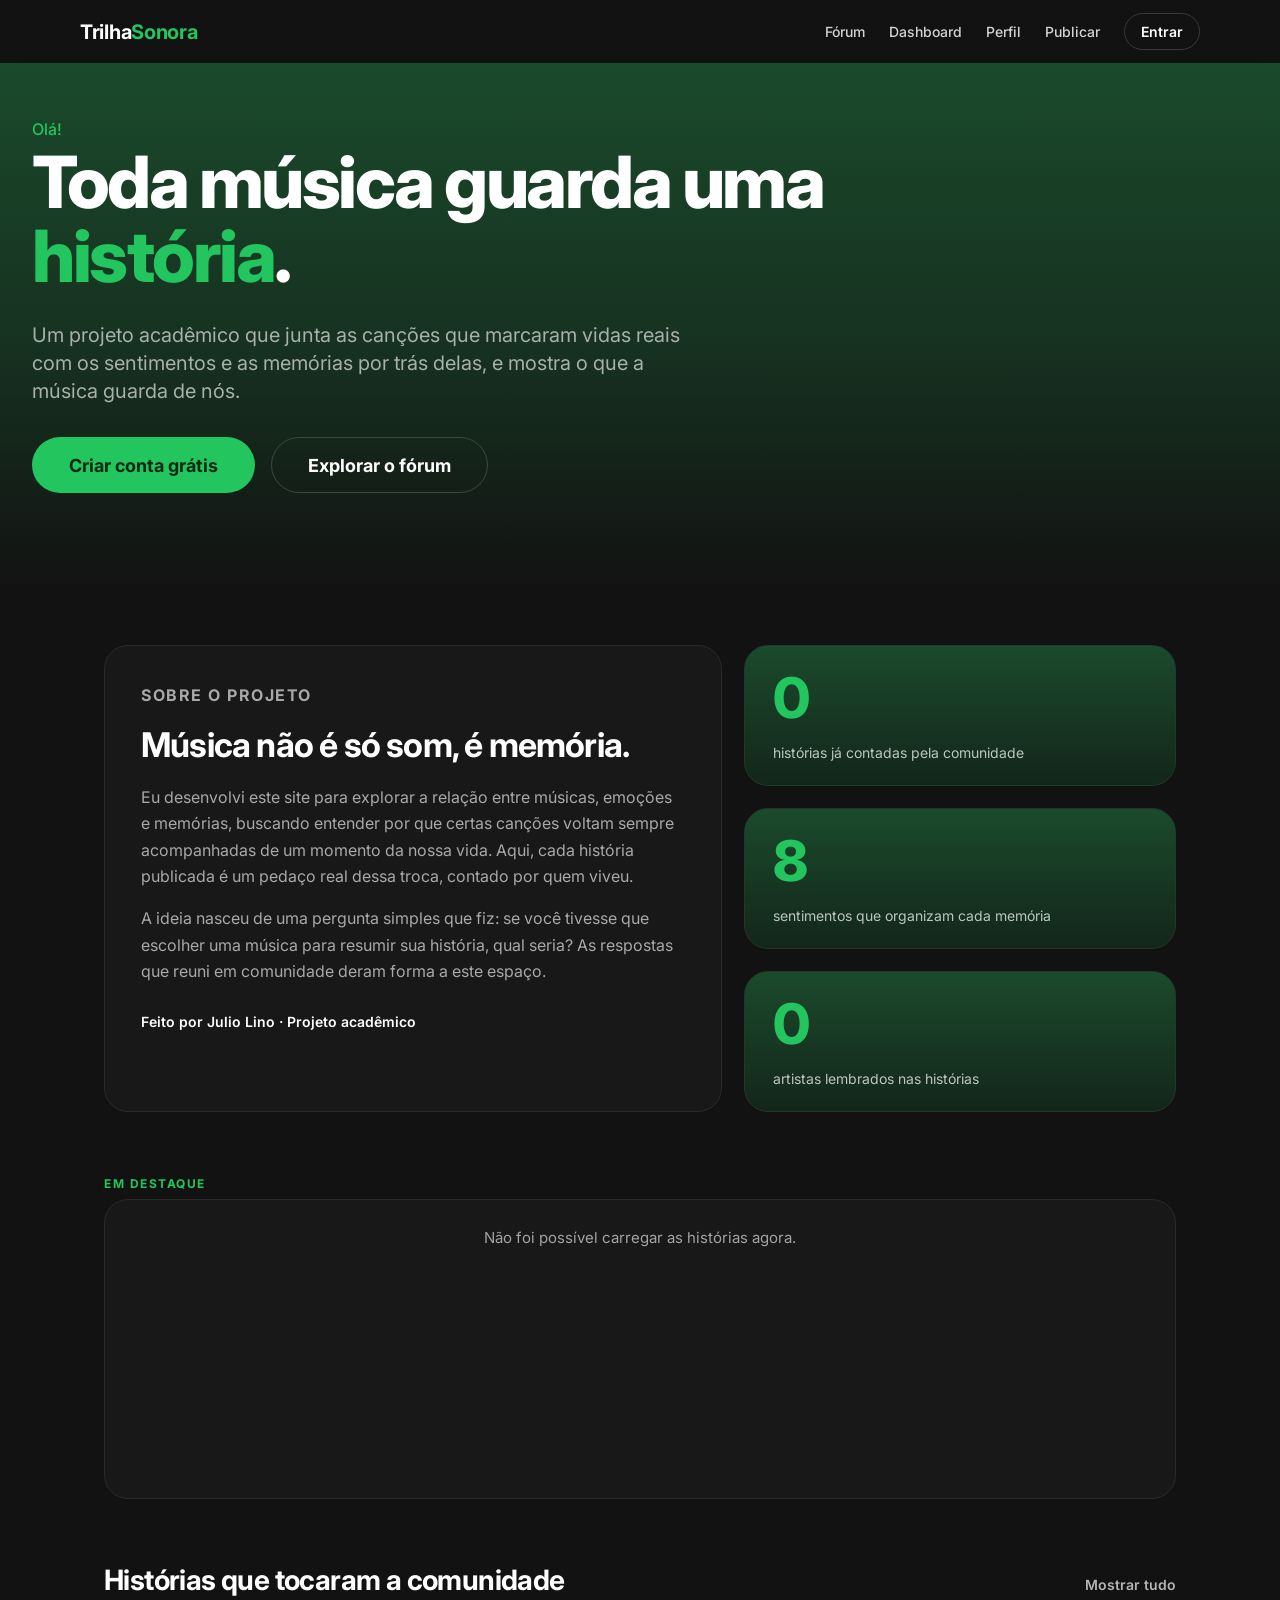
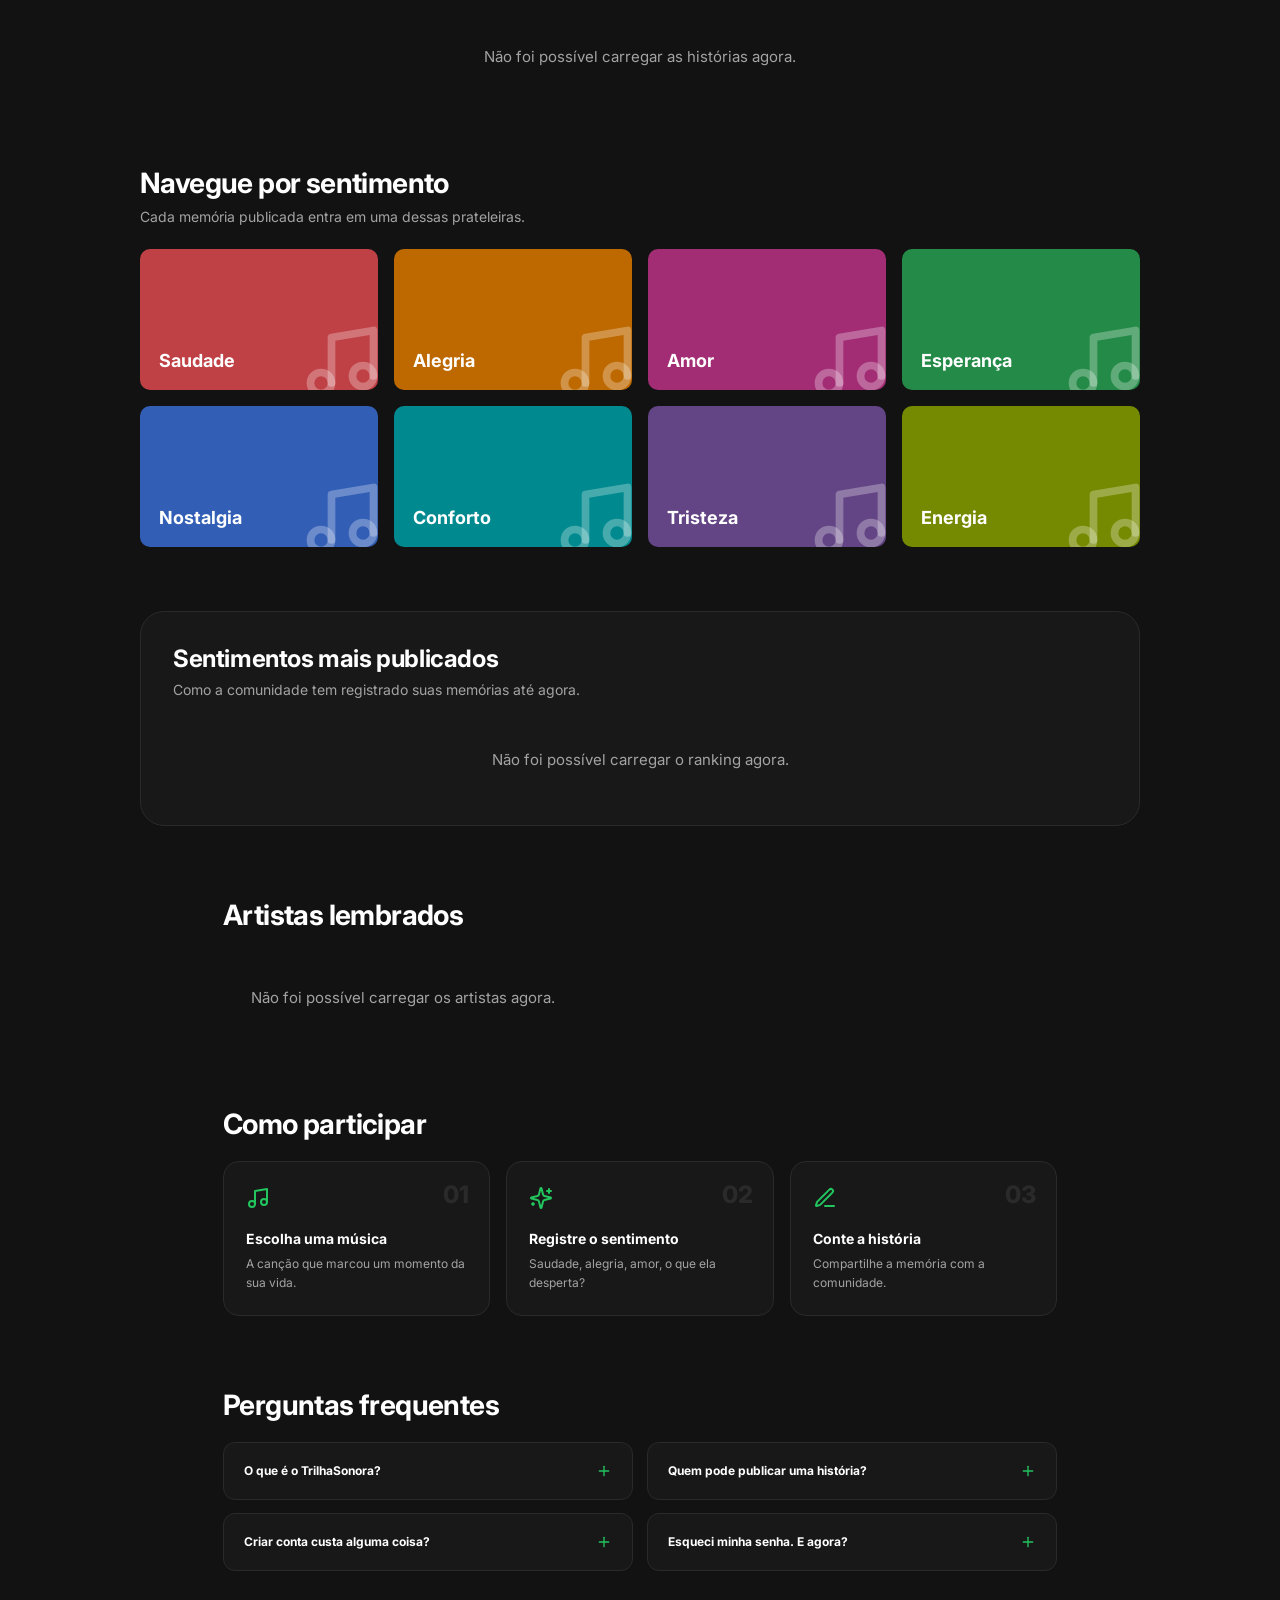
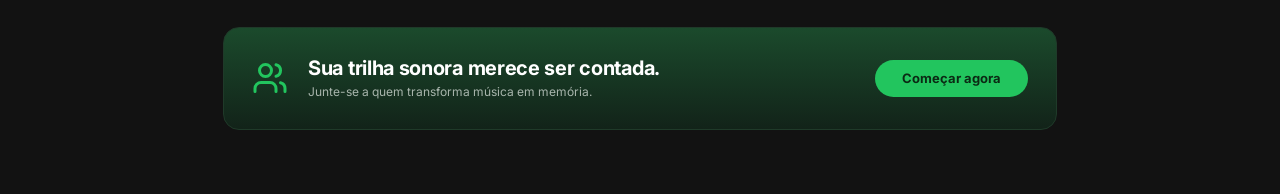
==== commit d20e5706: "Adicionando e configurando API do Spotify" ====
--- a/public/index.html
+++ b/public/index.html
@@ -4,10 +4,12 @@
 <head>
     <meta charset="UTF-8">
     <meta name="viewport" content="width=device-width, initial-scale=1.0">
+    
     <title>TrilhaSonora</title>
 
     <link href="https://fonts.googleapis.com/css2?family=Inter:wght@400;500;600;700;800&display=swap" rel="stylesheet">
     <link rel="stylesheet" href="css/home.css">
+    <link rel="icon" type="image/png" href="./assets/logo.svg">
 </head>
 
 <body>
@@ -19,21 +21,21 @@
                 <a href="#destaque">Fórum</a>
                 <a href="#sentimentos">Dashboard</a>
                 <a href="#artistas">Perfil</a>
+                <a href="publicar.html">Publicar</a>
                 <a href="login.html" class="btn-out">Entrar</a>
             </nav>
         </div>
     </header>
 
     <section class="hero">
-        <p class="hello">Boa noite</p>
+        <p class="hello">Olá!</p>
         <h1>Toda música guarda uma <em>história</em>.</h1>
-        <p class="lead">Um projeto acadêmico que junta as canções que marcaram vidas reais com os sentimentos e as memórias por trás delas — e mostra o que a música guarda de nós.</p>
+        <p class="lead">Um projeto acadêmico que junta as canções que marcaram vidas reais com os sentimentos e as memórias por trás delas, e mostra o que a música guarda de nós.</p>
         <div class="cta">
             <a href="cadastro.html" class="btn g">Criar conta grátis</a>
             <a href="#destaque" class="btn o">Explorar o fórum</a>
         </div>
 
-        <!-- os chips são preenchidos pelo JavaScript lá embaixo -->
         <div class="chips" id="chips"></div>
     </section>
 
@@ -41,49 +43,21 @@
         <section class="about" id="sobre">
             <div class="panel">
                 <p class="label">Sobre o projeto</p>
-                <h2>Música não é só som — é memória.</h2>
-                <p>O TrilhaSonora é um projeto acadêmico sobre a relação entre músicas, emoções e memórias: por que certas canções voltam sempre acompanhadas de um momento da nossa vida. Aqui, cada história publicada é um pedaço real dessa investigação — contado por quem viveu.</p>
-                <p>A ideia nasceu de uma pergunta simples: se você tivesse que escolher uma música para resumir sua história, qual seria? As respostas, reunidas em comunidade, viraram este site.</p>
+                <h2>Música não é só som, é memória.</h2>
+                <p>Eu desenvolvi este site para explorar a relação entre músicas, emoções e memórias, buscando entender por que certas canções voltam sempre acompanhadas de um momento da nossa vida. Aqui, cada história publicada é um pedaço real dessa troca, contado por quem viveu.</p>
+                <p>A ideia nasceu de uma pergunta simples que fiz: se você tivesse que escolher uma música para resumir sua história, qual seria? As respostas que reuni em comunidade deram forma a este espaço.</p>
                 <div class="by">Feito por Julio Lino · Projeto acadêmico</div>
             </div>
             <div class="stats">
-                <div class="stat"><b>6</b><span>histórias já contadas pela comunidade</span></div>
+                <div class="stat"><b id="n_historias">0</b><span>histórias já contadas pela comunidade</span></div>
                 <div class="stat"><b>8</b><span>sentimentos que organizam cada memória</span></div>
-                <div class="stat"><b>6</b><span>artistas lembrados nas histórias</span></div>
+                <div class="stat"><b id="n_artistas">0</b><span>artistas lembrados nas histórias</span></div>
             </div>
         </section>
 
         <section class="feat-wrap" id="destaque">
             <p class="label">Em destaque</p>
-            <div class="panel feat">
-                <!--
-                    Lado esquerdo do destaque:
-                    1) a primeira div é o fundo: a mesma foto, borrada e escurecida (preenche tudo)
-                    2) a segunda div fica por cima: a foto inteira, sem zoom, com o nome da música e o artista
-                -->
-                <div class="l" style="position: relative; overflow: hidden; padding: 0; min-height: 280px; background: #000">
-                    <div style="position: absolute; top: 0; right: 0; bottom: 0; left: 0; background-image: url('./assets/less_than_zero.jpeg'); background-size: cover; background-position: center; filter: blur(30px) brightness(0.5); transform: scale(1.3)"></div>
-
-                    <div style="position: relative; display: flex; flex-wrap: wrap; align-items: center; gap: 24px; padding: 24px; height: 100%">
-                        <img src="./assets/less_than_zero.jpeg" alt="Capa de Less Than Zero" style="width: 232px; height: 232px; object-fit: cover; border-radius: 16px; box-shadow: 0 12px 32px rgba(0, 0, 0, 0.5)">
-                        <div>
-                            <h3>Less Than Zero</h3>
-                            <p>The Weeknd</p>
-                        </div>
-                    </div>
-                </div>
-                <div class="r">
-                    <span class="tag">Conforto</span>
-                    <blockquote>Eu tinha 16 anos e, numa noite qualquer, fiquei sentado na varanda de casa, sozinho, com o fone no ouvido e a casa em silêncio lá dentro. Essa música tocou e eu fiquei pensando em como tudo passou rápido: a infância, as tardes de domingo, as vozes da minha família na sala. Olhei para a luz acesa da cozinha e percebi que eu estava vivendo, sem me dar conta, os dias que um dia eu ia sentir saudade. Fechei os olhos, deixei a música ir até o fim e senti uma gratidão enorme por estar ali. Desde então, quando coloco o fone e ela começa, lembro que a vida é bonita justamente por essas coisas pequenas que eu quase não percebia.</blockquote>
-                    <div class="meta">Julio Lino · há 1 d</div>
-                    <a href="#historias" class="more">Ler todas as histórias
-                        <svg viewBox="0 0 24 24" class="ico">
-                            <path d="M5 12h14" />
-                            <path d="m12 5 7 7-7 7" />
-                        </svg>
-                    </a>
-                </div>
-            </div>
+            <div class="panel feat" id="feat"></div>
         </section>
 
         <div class="sec-head" id="historias">
@@ -91,14 +65,12 @@
             <a href="#">Mostrar tudo</a>
         </div>
 
-        <!-- os cards são preenchidos pelo JavaScript -->
         <div class="cards" id="cards"></div>
 
         <section class="sec" id="sentimentos">
             <h2>Navegue por sentimento</h2>
             <p class="sub">Cada memória publicada entra em uma dessas prateleiras.</p>
 
-            <!-- as prateleiras de sentimento são preenchidas pelo JavaScript -->
             <div class="moods" id="moods"></div>
 
             <div class="panel rank">
@@ -137,7 +109,7 @@
                         <path d="M5 18H3" />
                     </svg>
                     <b>Registre o sentimento</b>
-                    <p>Saudade, alegria, amor — o que ela desperta?</p>
+                    <p>Saudade, alegria, amor, o que ela desperta?</p>
                 </div>
 
                 <div class="step">
@@ -155,7 +127,6 @@
         <section class="sec narrow">
             <h2>Perguntas frequentes</h2>
 
-            <!-- as perguntas são preenchidas pelo JavaScript -->
             <div class="faq" id="faq"></div>
         </section>
 
@@ -178,43 +149,14 @@
 
 </body>
 
+<script src="js/main.js"></script>
 <script>
-    // ---------- ÍCONES (desenho da nota musical) ----------
-    // um pequeno e um grande, para não precisar trocar o tamanho depois
+
     let notaPequena = '<svg viewBox="0 0 24 24" class="ico" width="32" height="32"><path d="M9 18V5l12-2v13"/><circle cx="6" cy="18" r="3"/><circle cx="18" cy="16" r="3"/></svg>';
     let notaGrande = '<svg viewBox="0 0 24 24" class="ico" width="84" height="84"><path d="M9 18V5l12-2v13"/><circle cx="6" cy="18" r="3"/><circle cx="18" cy="16" r="3"/></svg>';
     let iconeMais = '<svg viewBox="0 0 24 24" class="ico"><path d="M5 12h14"/><path d="M12 5v14"/></svg>';
-
-    // ---------- DADOS DAS HISTÓRIAS (cada posição é uma história) ----------
-    let titulos = ['Esperando Na Janela', 'Snowman', 'Exagero', 'Me Libera', 'I Gotta Feeling', 'Less Than Zero'];
-    let artistas = ['Cogumelo Plutão', 'Sia', 'Sofi Frozza', 'Banda Djavú', 'Black Eyed Paes', 'The Weeknd'];
-    let sentimentosHistoria = ['Esperança', 'Saudade', 'Amor', 'Nostalgia', 'Alegria', 'Conforto'];
-    let usuarios = ['Débora Vicente', 'Vampira', 'Cata Condez', 'Raphael Lino', 'Eduarda Vicente', 'Julio Lino'];
-    let datas = ['há 10 d', 'há 10 d', 'há 7 d', 'há 11 d', 'há 12 d', 'há 1 d'];
-
-    // caminho da foto da capa de cada álbum (mesma ordem dos títulos)
-    // as imagens ficam na pasta "assets" ao lado do home.html
-    // se quiser deixar uma música sem capa, coloque '' (aí volta a cor / a notinha)
-    let capas = [
-        './assets/esperando_na_janela.jpeg',
-        './assets/snowman.jpeg',
-        './assets/Exagero.jpeg',
-        './assets/me_libera.jpeg',
-        './assets/i_gotta_feeling.jpeg',
-        './assets/less_than_zero.jpeg'
-    ];
-
-    // a cor segue o sentimento de cada história (mesma ordem de sentimentosHistoria)
-    let coresHistoria = [
-        'var(--c-esperanca)',
-        'var(--c-saudade)',
-        'var(--c-amor)',
-        'var(--c-nostalgia)',
-        'var(--c-alegria)',
-        'var(--c-conforto)'
-    ];
-
-    // ---------- DADOS DOS SENTIMENTOS ----------
+    let iconePlay = '<span class="play"><svg viewBox="0 0 24 24"><path d="M8 5v14l11-7z"/></svg></span>';
+
     let nomesSentimentos = ['Saudade', 'Alegria', 'Amor', 'Esperança', 'Nostalgia', 'Conforto', 'Tristeza', 'Energia'];
     let coresSentimentos = [
         'var(--c-saudade)',
@@ -227,10 +169,6 @@
         'var(--c-energia)'
     ];
 
-    // ---------- DADOS DOS ARTISTAS (a cor é a mesma da história, na mesma ordem) ----------
-    let nomesArtistas = ['Cogumelo Plutão', 'Sia', 'Sofi Frozza', 'Banda Djavú', 'Black Eyed Paes', 'The Weeknd'];
-
-    // ---------- DADOS DAS PERGUNTAS FREQUENTES ----------
     let perguntas = [
         'O que é o TrilhaSonora?',
         'Quem pode publicar uma história?',
@@ -244,76 +182,249 @@
         'Na tela de entrada, use a opção de recuperar senha. Enviaremos um link para o seu e-mail para você criar uma nova.'
     ];
 
-    // ---------- MONTANDO A TELA ----------
-
-    // chips do topo (um por história)
-    for (let i = 0; i < titulos.length; i++) {
-        // começa com a notinha; se tiver foto de capa, troca pela foto
-        let icone = notaPequena;
-
-        if (capas[i] !== '') {
-            icone = `<img src="${capas[i]}" alt="Capa de ${titulos[i]}" style="width: 100%; height: 100%; object-fit: cover; border-radius: inherit">`;
-        }
-
-        chips.innerHTML += `
-            <a href="#historias" class="chip">
-                <div class="sq" style="background: ${coresHistoria[i]}">${icone}</div>
-                <div>
-                    <b>${titulos[i]}</b>
-                    <small>${artistas[i]}</small>
+    // dados que chegam da API
+    let historias = [];
+    let infoMusicas = {};   // idSpotify -> { capa, fotoArtista, ... } (vem do Spotify)
+
+    function corDoSentimento(nome) {
+        let posicao = nomesSentimentos.indexOf(nome);
+        if (posicao == -1) {
+            return 'var(--green)';
+        }
+        return coresSentimentos[posicao];
+    }
+
+    function capaDa(historia) {
+        let info = infoMusicas[historia.idSpotify];
+        if (info && info.capa) {
+            return info.capa;
+        }
+        return '';
+    }
+
+    // pergunta ao nosso servidor a capa/foto de cada música (o servidor pergunta ao Spotify)
+    function buscarInfoSpotify(ids) {
+        if (ids.length == 0) {
+            return Promise.resolve();
+        }
+
+        return fetch('/spotify/musicas?ids=' + ids.join(','))
+            .then(function (resposta) {
+                if (resposta.ok) {
+                    return resposta.json();
+                }
+                return [];
+            })
+            .then(function (lista) {
+                for (let i = 0; i < lista.length; i++) {
+                    infoMusicas[lista[i].idSpotify] = lista[i];
+                }
+            })
+            .catch(function () {
+                // sem Spotify o site continua funcionando, só sem as capas
+            });
+    }
+
+    function idsSpotifyDe(lista) {
+        let ids = [];
+        for (let i = 0; i < lista.length; i++) {
+            if (lista[i].idSpotify && ids.indexOf(lista[i].idSpotify) == -1) {
+                ids.push(lista[i].idSpotify);
+            }
+        }
+        return ids;
+    }
+
+    // ---------- HISTÓRIAS (chips, destaque e cards) ----------
+
+    function desenharHistorias() {
+        chips.innerHTML = '';
+        cards.innerHTML = '';
+
+        if (historias.length == 0) {
+            feat.innerHTML = '<div class="vazio">Ainda não há histórias publicadas. <a href="publicar.html" style="color: var(--green); font-weight: 700">Seja o primeiro a contar a sua!</a></div>';
+            cards.innerHTML = '<div class="vazio">As histórias da comunidade vão aparecer aqui.</div>';
+            return;
+        }
+
+        for (let i = 0; i < historias.length && i < 6; i++) {
+            let capa = capaDa(historias[i]);
+            let cor = corDoSentimento(historias[i].sentimento);
+            let icone = notaPequena;
+
+            if (capa != '') {
+                icone = `<img src="${escapar(capa)}" alt="Capa de ${escapar(historias[i].musica)}" style="width: 100%; height: 100%; object-fit: cover; border-radius: inherit">`;
+            }
+
+            chips.innerHTML += `
+                <a href="#destaque" class="chip" onclick="mostrarDestaque(${i})">
+                    <div class="sq" style="background: ${cor}">${icone}</div>
+                    <div>
+                        <b>${escapar(historias[i].musica)}</b>
+                        <small>${escapar(historias[i].artista)}</small>
+                    </div>
+                </a>`;
+        }
+
+        for (let i = 0; i < historias.length && i < 12; i++) {
+            let capa = capaDa(historias[i]);
+            let cor = corDoSentimento(historias[i].sentimento);
+            let fundo = `background: ${cor}`;
+
+            if (capa != '') {
+                fundo = `background-color: ${cor}; background-image: linear-gradient(rgba(0,0,0,0.4), rgba(0,0,0,0.4)), url('${escapar(capa)}'); background-size: cover; background-position: center`;
+            }
+
+            cards.innerHTML += `
+                <a href="#destaque" class="cd" onclick="mostrarDestaque(${i})">
+                    <div class="art" style="${fundo}">${escapar(historias[i].sentimento)}${historias[i].idSpotify ? iconePlay : ''}</div>
+                    <b>${escapar(historias[i].musica)}</b>
+                    <small>${escapar(historias[i].autor)} · ${tempoAtras(historias[i].dtPublicacao)}</small>
+                </a>`;
+        }
+
+        mostrarDestaque(0);
+    }
+
+    // coloca uma história no painel "Em destaque", com o player do Spotify
+    function mostrarDestaque(i) {
+        let h = historias[i];
+        let capa = capaDa(h);
+        let cor = corDoSentimento(h.sentimento);
+
+        let lado = `<div class="l" style="position: relative; overflow: hidden; padding: 0; min-height: 280px; background: ${cor}">
+            <div style="position: relative; display: flex; flex-wrap: wrap; align-items: center; gap: 24px; padding: 24px; height: 100%">
+                <div style="width: 232px; height: 232px; display: grid; place-items: center; color: rgba(255,255,255,0.5)">${notaGrande}</div>
+                <div><h3>${escapar(h.musica)}</h3><p>${escapar(h.artista)}</p></div>
+            </div>
+        </div>`;
+
+        if (capa != '') {
+            lado = `<div class="l" style="position: relative; overflow: hidden; padding: 0; min-height: 280px; background: #000">
+                <div style="position: absolute; top: 0; right: 0; bottom: 0; left: 0; background-image: url('${escapar(capa)}'); background-size: cover; background-position: center; filter: blur(30px) brightness(0.5); transform: scale(1.3)"></div>
+                <div style="position: relative; display: flex; flex-wrap: wrap; align-items: center; gap: 24px; padding: 24px; height: 100%">
+                    <img src="${escapar(capa)}" alt="Capa de ${escapar(h.musica)}" style="width: 232px; height: 232px; object-fit: cover; border-radius: 16px; box-shadow: 0 12px 32px rgba(0, 0, 0, 0.5)">
+                    <div><h3>${escapar(h.musica)}</h3><p>${escapar(h.artista)}</p></div>
                 </div>
-            </a>`;
-    }
-
-    // cards "Histórias que tocaram a comunidade"
-    for (let i = 0; i < titulos.length; i++) {
-        // começa só com a cor; se tiver capa, põe a foto com um escurecido por cima
-        // (o escurecido ajuda a ler o nome do sentimento em cima da foto)
-        let fundo = `background: ${coresHistoria[i]}`;
-
-        if (capas[i] !== '') {
-            fundo = `background-color: ${coresHistoria[i]}; background-image: linear-gradient(rgba(0,0,0,0.4), rgba(0,0,0,0.4)), url('${capas[i]}'); background-size: cover; background-position: center`;
-        }
-
-        cards.innerHTML += `
-            <a href="#destaque" class="cd">
-                <div class="art" style="${fundo}">${sentimentosHistoria[i]}</div>
-                <b>${titulos[i]}</b>
-                <small>${usuarios[i]} · ${datas[i]}</small>
-            </a>`;
-    }
-
-    // prateleiras de sentimento (os 8)
+            </div>`;
+        }
+
+        let player = '';
+        if (h.idSpotify) {
+            player = `<div class="player">${playerSpotify(h.idSpotify, 152)}</div>`;
+        }
+
+        feat.innerHTML = `
+            ${lado}
+            <div class="r">
+                <span class="tag">${escapar(h.sentimento)}</span>
+                <blockquote>${escapar(h.relato)}</blockquote>
+                <div class="meta">${escapar(h.autor)} · ${tempoAtras(h.dtPublicacao)}</div>
+                ${player}
+                <a href="#historias" class="more">Ler todas as histórias
+                    <svg viewBox="0 0 24 24" class="ico"><path d="M5 12h14" /><path d="m12 5 7 7-7 7" /></svg>
+                </a>
+            </div>`;
+    }
+
+    // ---------- NÚMEROS DO "SOBRE" ----------
+
+    function desenharNumeros() {
+        let artistasUnicos = [];
+        for (let i = 0; i < historias.length; i++) {
+            if (artistasUnicos.indexOf(historias[i].artista) == -1) {
+                artistasUnicos.push(historias[i].artista);
+            }
+        }
+        n_historias.innerHTML = historias.length;
+        n_artistas.innerHTML = artistasUnicos.length;
+    }
+
+    // ---------- SENTIMENTOS ----------
+
     for (let i = 0; i < nomesSentimentos.length; i++) {
         moods.innerHTML += `<a href="#historias" class="mood" style="background: ${coresSentimentos[i]}">${nomesSentimentos[i]}${notaGrande}</a>`;
     }
 
-    // ranking: só os 5 primeiros sentimentos
-    for (let i = 0; i < 5; i++) {
-        rank.innerHTML += `<div class="row"><div class="t"><b>${nomesSentimentos[i]}</b><span>1 história</span></div><div class="bar" style="background: #2a2a2a"><i style="width: 100%; background: ${coresSentimentos[i]}"></i></div></div>`;
-    }
-
-    // artistas lembrados
-    // não temos foto dos artistas, então usamos a capa do álbum da música deles
-    // sem capa, aparece a inicial (primeira letra do nome) na cor do sentimento
-    for (let i = 0; i < nomesArtistas.length; i++) {
-        let inicial = nomesArtistas[i].charAt(0);
-        let fundoArtista = `background: ${coresHistoria[i]}`;
-
-        if (capas[i] !== '') {
-            inicial = '';
-            fundoArtista = `background-color: ${coresHistoria[i]}; background-image: url('${capas[i]}'); background-size: cover; background-position: center`;
-        }
-
-        artists.innerHTML += `
-            <div class="art-i">
-                <div class="av" style="${fundoArtista}">${inicial}</div>
-                <b>${nomesArtistas[i]}</b>
-                <small>Artista</small>
-            </div>`;
-    }
-
-    // perguntas frequentes
+    function carregarRank() {
+        fetch('/dashboard/sentimentos')
+            .then(function (resposta) { return resposta.json(); })
+            .then(function (lista) {
+                rank.innerHTML = '';
+
+                let maior = 0;
+                for (let i = 0; i < lista.length; i++) {
+                    if (lista[i].total > maior) {
+                        maior = lista[i].total;
+                    }
+                }
+
+                for (let i = 0; i < lista.length && i < 5; i++) {
+                    let largura = maior == 0 ? 0 : (lista[i].total / maior) * 100;
+                    let texto = lista[i].total == 1 ? '1 história' : lista[i].total + ' histórias';
+
+                    rank.innerHTML += `<div class="row"><div class="t"><b>${escapar(lista[i].sentimento)}</b><span>${texto}</span></div><div class="bar" style="background: #2a2a2a"><i style="width: ${largura}%; background: ${corDoSentimento(lista[i].sentimento)}"></i></div></div>`;
+                }
+            })
+            .catch(function () {
+                rank.innerHTML = '<div class="vazio">Não foi possível carregar o ranking agora.</div>';
+            });
+    }
+
+    // ---------- ARTISTAS (foto vem do Spotify) ----------
+
+    function carregarArtistas() {
+        fetch('/dashboard/artistas')
+            .then(function (resposta) { return resposta.json(); })
+            .then(function (lista) {
+                return buscarInfoSpotify(idsSpotifyDe(lista)).then(function () {
+                    desenharArtistas(lista);
+                });
+            })
+            .catch(function () {
+                artists.innerHTML = '<div class="vazio">Não foi possível carregar os artistas agora.</div>';
+            });
+    }
+
+    function desenharArtistas(lista) {
+        artists.innerHTML = '';
+
+        if (lista.length == 0) {
+            artists.innerHTML = '<div class="vazio">Os artistas lembrados nas histórias vão aparecer aqui.</div>';
+            return;
+        }
+
+        for (let i = 0; i < lista.length; i++) {
+            let info = infoMusicas[lista[i].idSpotify];
+            let foto = '';
+
+            if (info && info.fotoArtista) {
+                foto = info.fotoArtista;
+            } else if (info && info.capa) {
+                foto = info.capa;
+            }
+
+            let inicial = escapar(lista[i].artista.charAt(0));
+            let fundo = `background-color: ${coresSentimentos[i % coresSentimentos.length]}`;
+
+            if (foto != '') {
+                inicial = '';
+                fundo = `background-image: url('${escapar(foto)}')`;
+            }
+
+            let texto = lista[i].total == 1 ? '1 história' : lista[i].total + ' histórias';
+
+            artists.innerHTML += `
+                <div class="art-i">
+                    <div class="av" style="${fundo}">${inicial}</div>
+                    <b>${escapar(lista[i].artista)}</b>
+                    <small>${texto}</small>
+                </div>`;
+        }
+    }
+
+    // ---------- FAQ ----------
+
     for (let i = 0; i < perguntas.length; i++) {
         faq.innerHTML += `
             <div class="q">
@@ -322,13 +433,37 @@
             </div>`;
     }
 
-    // ---------- FUNÇÃO DO CLIQUE NA PERGUNTA ----------
-    // "botao" é o botão que foi clicado; o pai dele é a div com class="q"
-    // se a class "open" não existe, o toggle coloca; se existe, tira
     function abrirFechar(botao) {
         let pergunta = botao.parentNode;
         pergunta.classList.toggle('open');
     }
+
+    // ---------- CARREGAR TUDO ----------
+
+    fetch('/historias/listar')
+        .then(function (resposta) {
+            if (!resposta.ok) {
+                throw new Error('erro ao listar');
+            }
+            return resposta.json();
+        })
+        .then(function (lista) {
+            historias = lista;
+            desenharNumeros();
+            return buscarInfoSpotify(idsSpotifyDe(historias.slice(0, 12)));
+        })
+        .then(function () {
+            desenharHistorias();
+        })
+        .catch(function () {
+            feat.innerHTML = '<div class="vazio">Não foi possível carregar as histórias agora.</div>';
+            cards.innerHTML = '<div class="vazio">Não foi possível carregar as histórias agora.</div>';
+        });
+
+    carregarRank();
+    carregarArtistas();
+
 </script>
 
-</html>+
+</html>
--- a/public/css/home.css
+++ b/public/css/home.css
@@ -796,3 +796,50 @@
     align-items:flex-start;
   }
 }
+
+/* SPOTIFY: botão de tocar nos cards, mensagens vazias e player */
+.cd{
+  display:block;
+  cursor:pointer;
+}
+
+.cd .art{
+  position:relative;
+}
+
+.cd .play{
+  position:absolute;
+  top:12px;
+  right:12px;
+  width:36px;
+  height:36px;
+  border-radius:50%;
+  background:var(--green);
+  color:#0b2a14;
+  display:grid;
+  place-items:center;
+}
+
+.cd .play svg{
+  width:14px;
+  height:14px;
+  fill:currentColor;
+}
+
+.vazio{
+  grid-column:1/-1;
+  color:#a3a3a3;
+  font-size:15px;
+  padding:28px;
+  text-align:center;
+}
+
+.feat .player{
+  width:100%;
+  margin-bottom:20px;
+}
+
+.av{
+  background-size:cover;
+  background-position:center;
+}
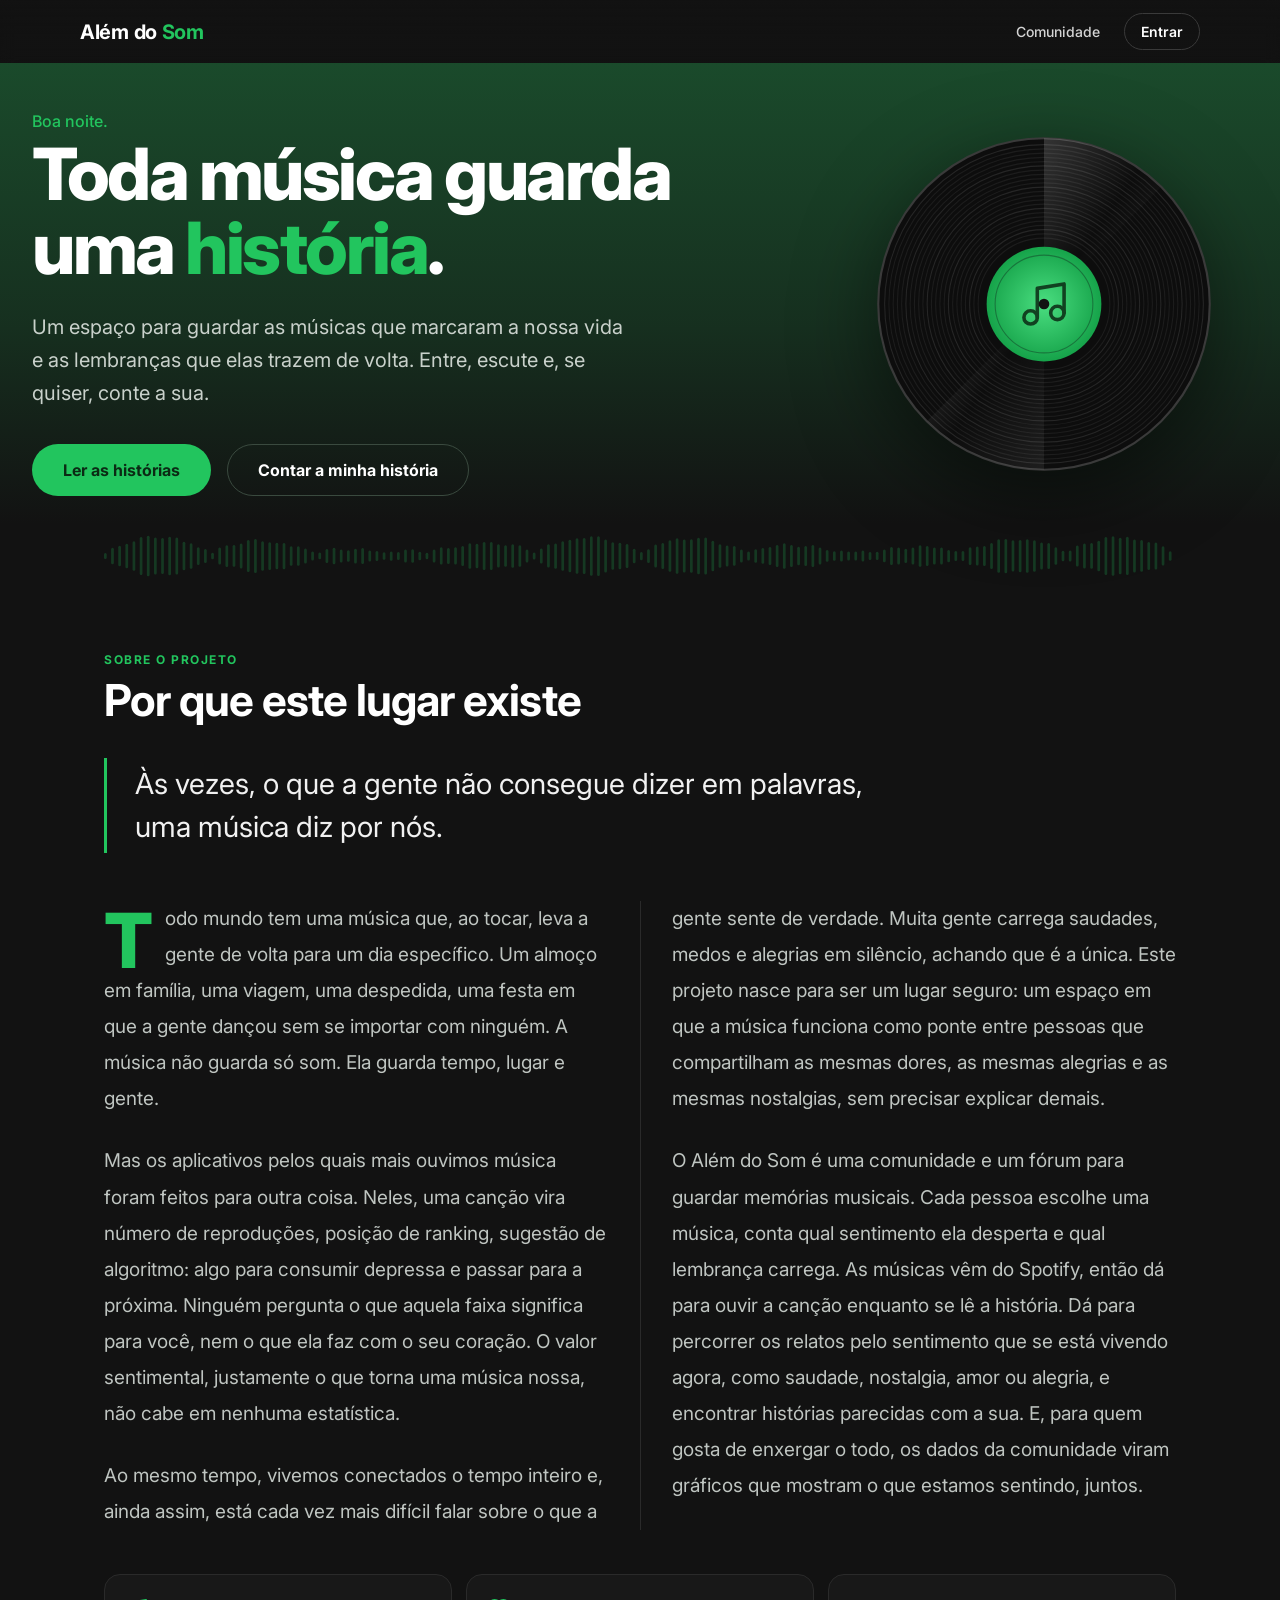
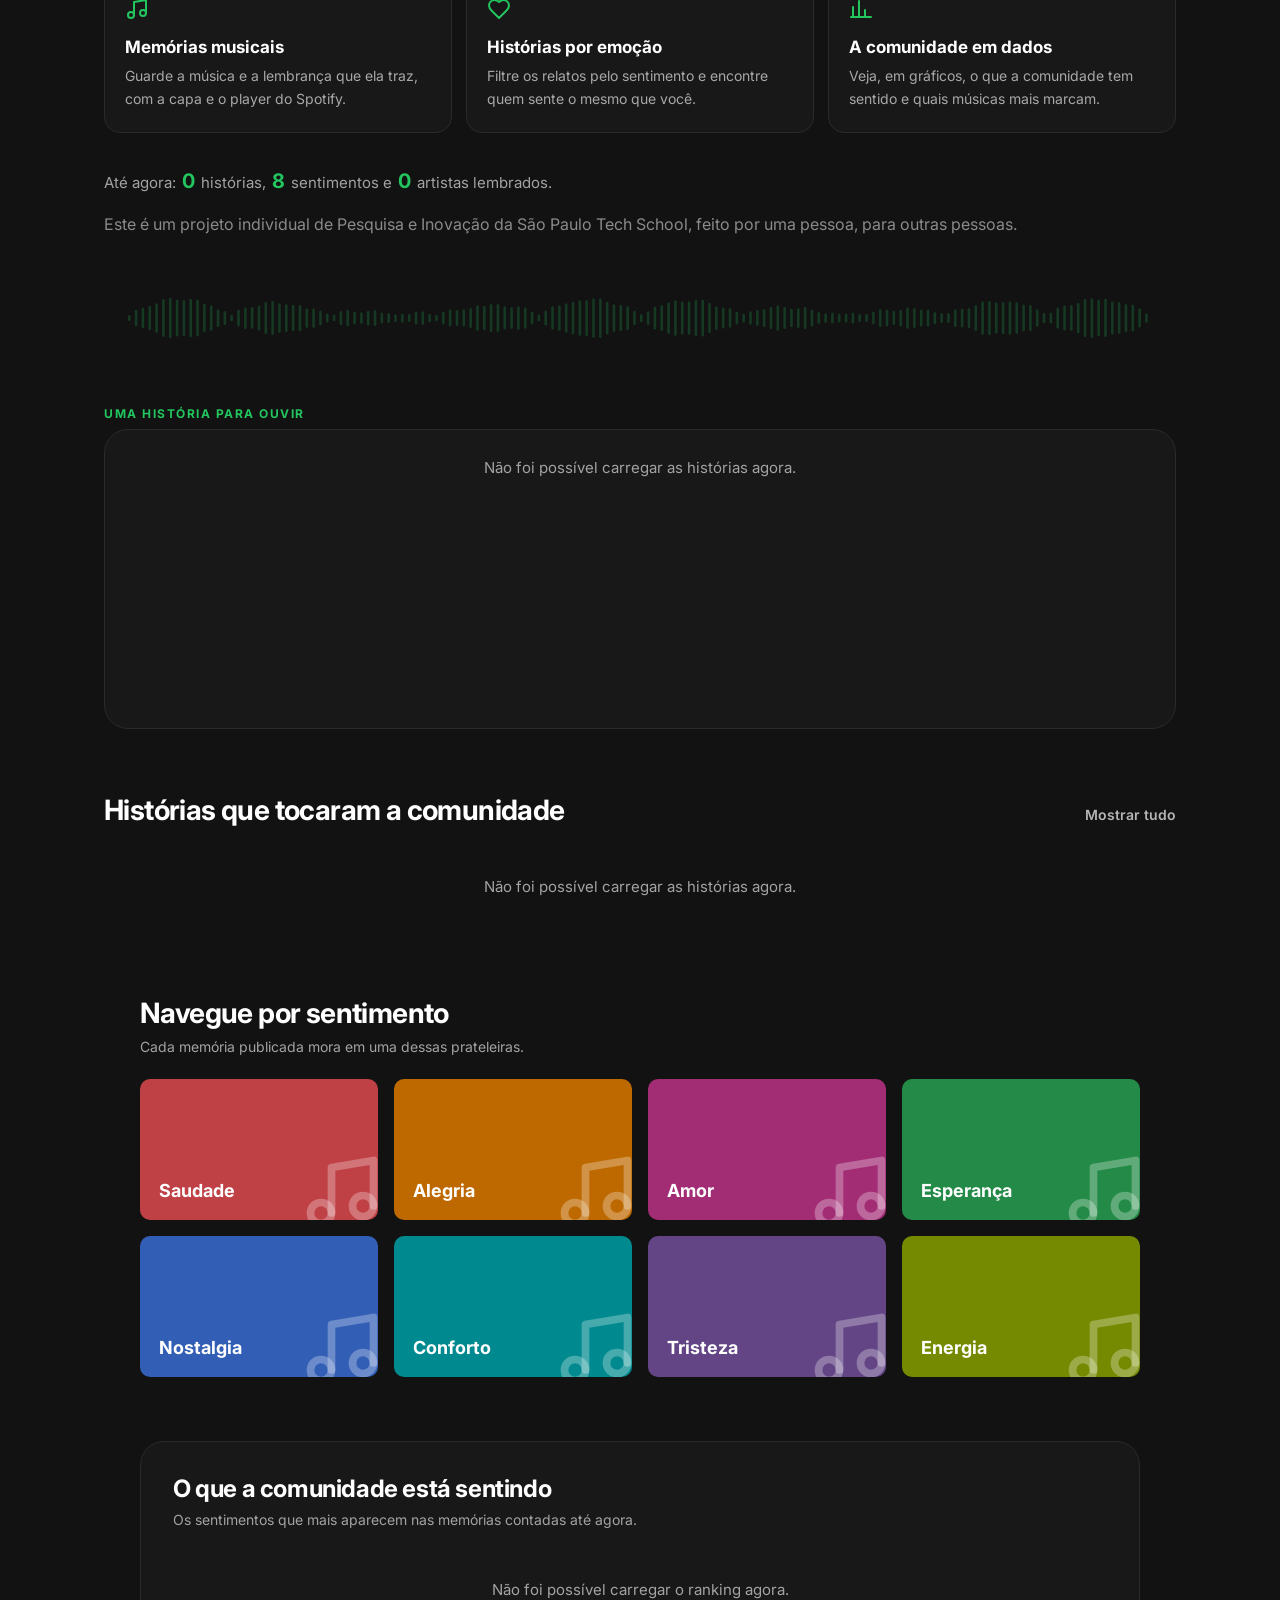
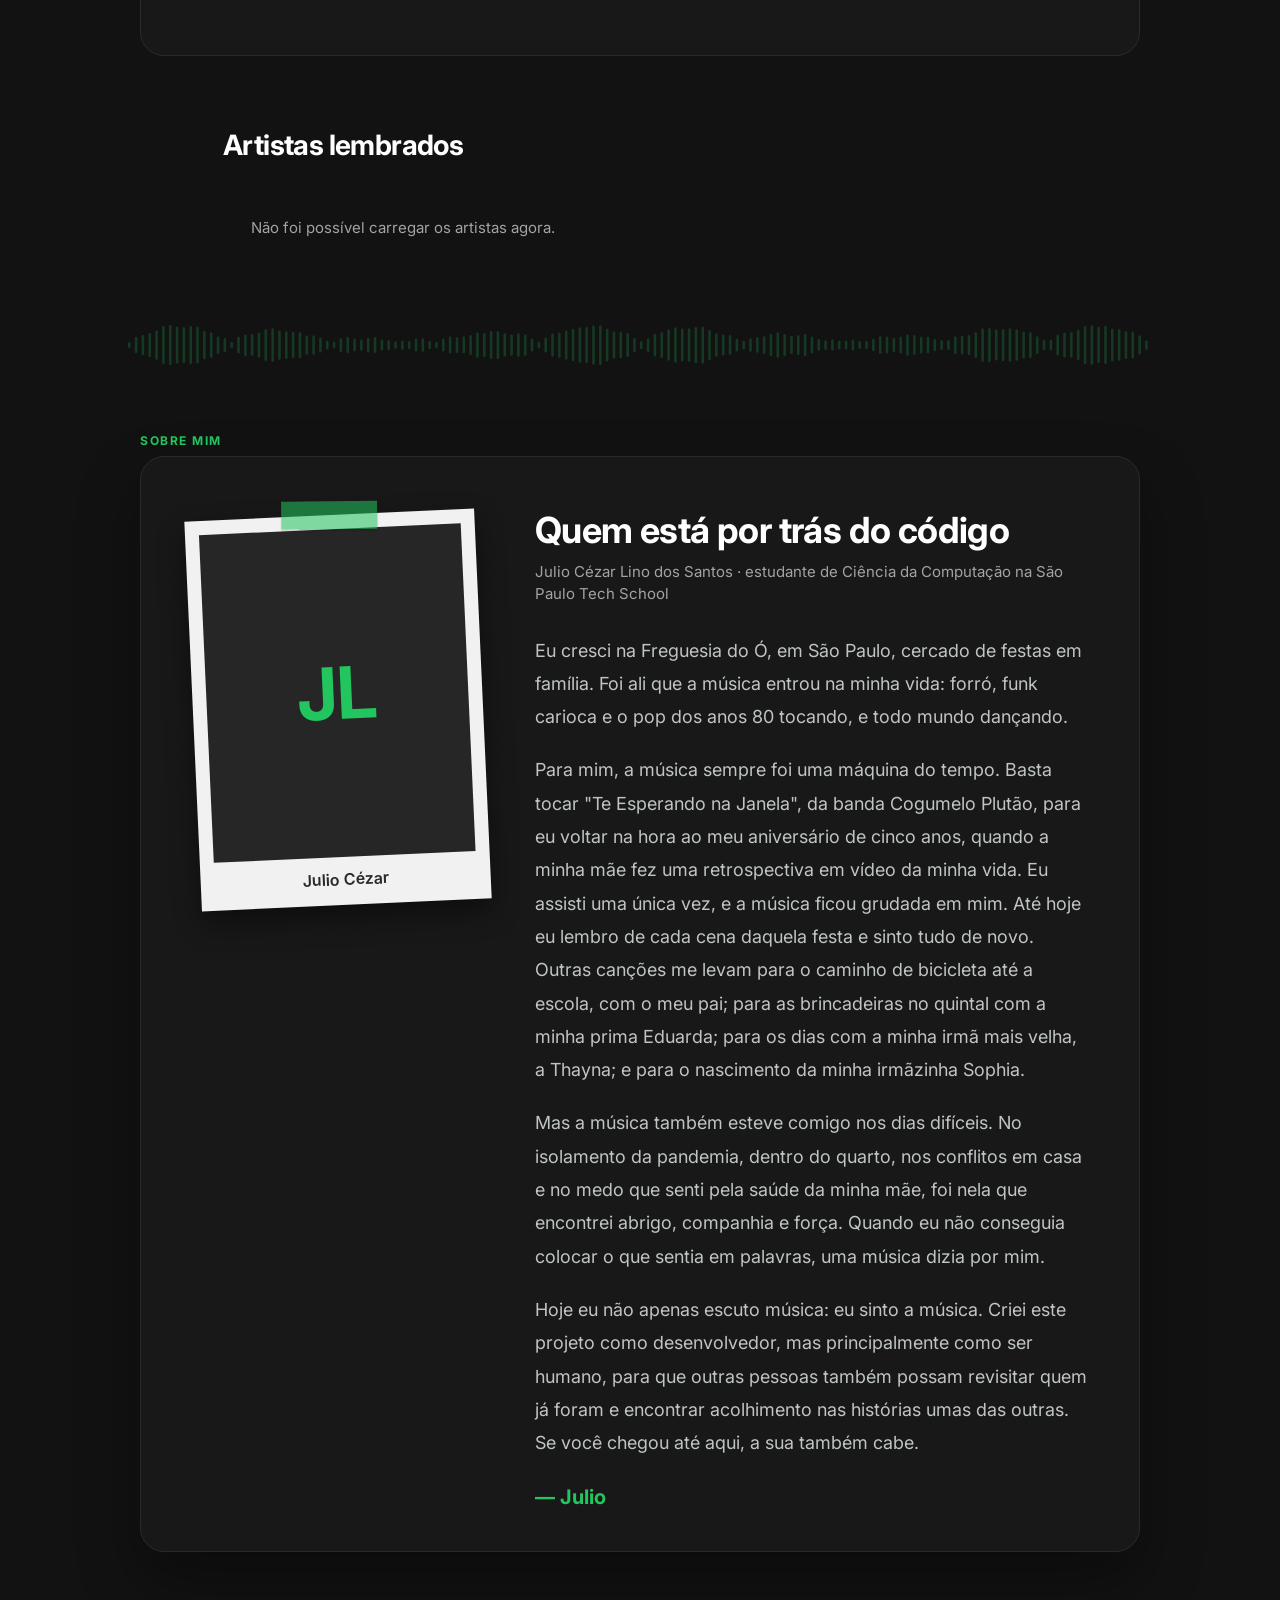
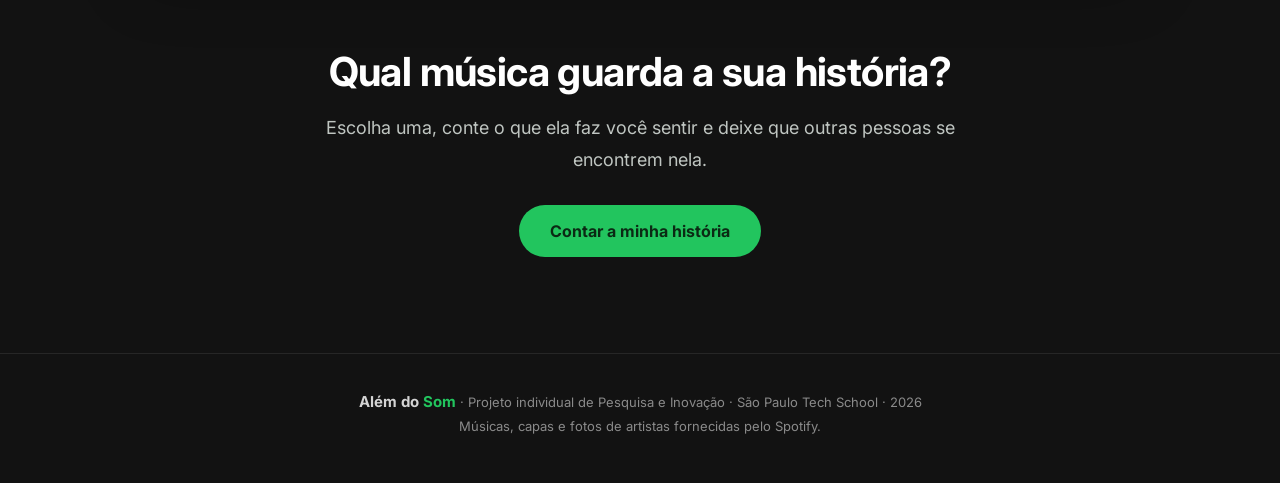
==== commit ffac5308: "Mudando o CSS e acrescentando profundidade no site (contando sobre o projeto e minha historia)." ====
--- a/public/index.html
+++ b/public/index.html
@@ -4,78 +4,143 @@
 <head>
     <meta charset="UTF-8">
     <meta name="viewport" content="width=device-width, initial-scale=1.0">
-    
-    <title>TrilhaSonora</title>
-
+
+    <title>Além do Som</title>
+    <meta name="description" content="Um espaço para guardar as músicas que marcaram a nossa vida e as lembranças que elas trazem de volta.">
+
+    <link rel="preconnect" href="https://fonts.googleapis.com">
+    <link rel="preconnect" href="https://fonts.gstatic.com" crossorigin>
     <link href="https://fonts.googleapis.com/css2?family=Inter:wght@400;500;600;700;800&display=swap" rel="stylesheet">
     <link rel="stylesheet" href="css/home.css">
+    <link rel="stylesheet" href="css/inicio.css">
     <link rel="icon" type="image/png" href="./assets/logo.svg">
 </head>
 
 <body>
 
+    <!-- ondas sonoras usadas como divisores (desenhadas uma vez, reaproveitadas) -->
+    <svg width="0" height="0" style="position: absolute" aria-hidden="true" focusable="false"><defs><symbol id="onda" viewBox="0 0 1200 48" preserveAspectRatio="none"><rect x="0" y="21.0" width="3" height="6.0" rx="1.5"/><rect x="8" y="15.8" width="3" height="16.4" rx="1.5"/><rect x="16" y="13.7" width="3" height="20.6" rx="1.5"/><rect x="24" y="11.8" width="3" height="24.4" rx="1.5"/><rect x="32" y="9.3" width="3" height="29.4" rx="1.5"/><rect x="40" y="5.0" width="3" height="38.1" rx="1.5"/><rect x="48" y="3.8" width="3" height="40.5" rx="1.5"/><rect x="56" y="5.4" width="3" height="37.1" rx="1.5"/><rect x="64" y="6.0" width="3" height="35.9" rx="1.5"/><rect x="72" y="4.8" width="3" height="38.4" rx="1.5"/><rect x="80" y="5.5" width="3" height="37.1" rx="1.5"/><rect x="88" y="9.7" width="3" height="28.6" rx="1.5"/><rect x="96" y="11.3" width="3" height="25.4" rx="1.5"/><rect x="104" y="15.2" width="3" height="17.7" rx="1.5"/><rect x="112" y="16.9" width="3" height="14.1" rx="1.5"/><rect x="120" y="20.7" width="3" height="6.6" rx="1.5"/><rect x="128" y="15.4" width="3" height="17.2" rx="1.5"/><rect x="136" y="13.2" width="3" height="21.7" rx="1.5"/><rect x="144" y="13.1" width="3" height="21.7" rx="1.5"/><rect x="152" y="11.5" width="3" height="25.1" rx="1.5"/><rect x="160" y="8.1" width="3" height="31.8" rx="1.5"/><rect x="168" y="7.0" width="3" height="34.1" rx="1.5"/><rect x="176" y="9.3" width="3" height="29.4" rx="1.5"/><rect x="184" y="10.2" width="3" height="27.7" rx="1.5"/><rect x="192" y="10.8" width="3" height="26.4" rx="1.5"/><rect x="200" y="10.9" width="3" height="26.3" rx="1.5"/><rect x="208" y="14.2" width="3" height="19.5" rx="1.5"/><rect x="216" y="14.3" width="3" height="19.5" rx="1.5"/><rect x="224" y="16.4" width="3" height="15.1" rx="1.5"/><rect x="232" y="19.4" width="3" height="9.2" rx="1.5"/><rect x="240" y="20.6" width="3" height="6.7" rx="1.5"/><rect x="248" y="17.0" width="3" height="14.1" rx="1.5"/><rect x="256" y="15.7" width="3" height="16.6" rx="1.5"/><rect x="264" y="17.4" width="3" height="13.1" rx="1.5"/><rect x="272" y="18.2" width="3" height="11.5" rx="1.5"/><rect x="280" y="16.7" width="3" height="14.7" rx="1.5"/><rect x="288" y="15.9" width="3" height="16.1" rx="1.5"/><rect x="296" y="18.5" width="3" height="10.9" rx="1.5"/><rect x="304" y="18.9" width="3" height="10.2" rx="1.5"/><rect x="312" y="20.3" width="3" height="7.4" rx="1.5"/><rect x="320" y="19.4" width="3" height="9.3" rx="1.5"/><rect x="328" y="19.9" width="3" height="8.2" rx="1.5"/><rect x="336" y="17.4" width="3" height="13.2" rx="1.5"/><rect x="344" y="17.2" width="3" height="13.5" rx="1.5"/><rect x="352" y="19.7" width="3" height="8.5" rx="1.5"/><rect x="360" y="20.7" width="3" height="6.6" rx="1.5"/><rect x="368" y="17.6" width="3" height="12.8" rx="1.5"/><rect x="376" y="15.3" width="3" height="17.3" rx="1.5"/><rect x="384" y="16.0" width="3" height="16.0" rx="1.5"/><rect x="392" y="15.3" width="3" height="17.3" rx="1.5"/><rect x="400" y="14.1" width="3" height="19.9" rx="1.5"/><rect x="408" y="11.3" width="3" height="25.4" rx="1.5"/><rect x="416" y="11.8" width="3" height="24.4" rx="1.5"/><rect x="424" y="10.1" width="3" height="27.8" rx="1.5"/><rect x="432" y="10.0" width="3" height="28.0" rx="1.5"/><rect x="440" y="12.3" width="3" height="23.3" rx="1.5"/><rect x="448" y="13.3" width="3" height="21.4" rx="1.5"/><rect x="456" y="12.3" width="3" height="23.4" rx="1.5"/><rect x="464" y="13.3" width="3" height="21.5" rx="1.5"/><rect x="472" y="17.6" width="3" height="12.9" rx="1.5"/><rect x="480" y="20.5" width="3" height="7.0" rx="1.5"/><rect x="488" y="16.5" width="3" height="15.0" rx="1.5"/><rect x="496" y="12.3" width="3" height="23.3" rx="1.5"/><rect x="504" y="11.4" width="3" height="25.3" rx="1.5"/><rect x="512" y="9.3" width="3" height="29.5" rx="1.5"/><rect x="520" y="7.7" width="3" height="32.6" rx="1.5"/><rect x="528" y="6.3" width="3" height="35.4" rx="1.5"/><rect x="536" y="6.1" width="3" height="35.8" rx="1.5"/><rect x="544" y="4.3" width="3" height="39.4" rx="1.5"/><rect x="552" y="4.2" width="3" height="39.7" rx="1.5"/><rect x="560" y="7.4" width="3" height="33.1" rx="1.5"/><rect x="568" y="10.3" width="3" height="27.5" rx="1.5"/><rect x="576" y="10.7" width="3" height="26.5" rx="1.5"/><rect x="584" y="12.1" width="3" height="23.8" rx="1.5"/><rect x="592" y="16.8" width="3" height="14.4" rx="1.5"/><rect x="600" y="19.9" width="3" height="8.3" rx="1.5"/><rect x="608" y="17.2" width="3" height="13.7" rx="1.5"/><rect x="616" y="12.5" width="3" height="23.0" rx="1.5"/><rect x="624" y="10.9" width="3" height="26.2" rx="1.5"/><rect x="632" y="8.3" width="3" height="31.4" rx="1.5"/><rect x="640" y="6.3" width="3" height="35.4" rx="1.5"/><rect x="648" y="7.4" width="3" height="33.2" rx="1.5"/><rect x="656" y="7.3" width="3" height="33.4" rx="1.5"/><rect x="664" y="5.8" width="3" height="36.4" rx="1.5"/><rect x="672" y="5.5" width="3" height="37.1" rx="1.5"/><rect x="680" y="8.7" width="3" height="30.5" rx="1.5"/><rect x="688" y="12.3" width="3" height="23.4" rx="1.5"/><rect x="696" y="13.6" width="3" height="20.9" rx="1.5"/><rect x="704" y="14.1" width="3" height="19.7" rx="1.5"/><rect x="712" y="17.6" width="3" height="12.8" rx="1.5"/><rect x="720" y="19.5" width="3" height="9.0" rx="1.5"/><rect x="728" y="17.3" width="3" height="13.4" rx="1.5"/><rect x="736" y="16.1" width="3" height="15.7" rx="1.5"/><rect x="744" y="14.9" width="3" height="18.2" rx="1.5"/><rect x="752" y="12.9" width="3" height="22.2" rx="1.5"/><rect x="760" y="11.3" width="3" height="25.5" rx="1.5"/><rect x="768" y="13.1" width="3" height="21.9" rx="1.5"/><rect x="776" y="14.8" width="3" height="18.4" rx="1.5"/><rect x="784" y="14.0" width="3" height="20.1" rx="1.5"/><rect x="792" y="13.1" width="3" height="21.8" rx="1.5"/><rect x="800" y="15.4" width="3" height="17.1" rx="1.5"/><rect x="808" y="18.1" width="3" height="11.7" rx="1.5"/><rect x="816" y="19.3" width="3" height="9.4" rx="1.5"/><rect x="824" y="18.5" width="3" height="10.9" rx="1.5"/><rect x="832" y="19.4" width="3" height="9.1" rx="1.5"/><rect x="840" y="19.6" width="3" height="8.8" rx="1.5"/><rect x="848" y="18.6" width="3" height="10.8" rx="1.5"/><rect x="856" y="20.1" width="3" height="7.9" rx="1.5"/><rect x="864" y="19.8" width="3" height="8.3" rx="1.5"/><rect x="872" y="17.6" width="3" height="12.7" rx="1.5"/><rect x="880" y="15.0" width="3" height="17.9" rx="1.5"/><rect x="888" y="15.5" width="3" height="16.9" rx="1.5"/><rect x="896" y="16.8" width="3" height="14.3" rx="1.5"/><rect x="904" y="15.6" width="3" height="16.9" rx="1.5"/><rect x="912" y="13.3" width="3" height="21.5" rx="1.5"/><rect x="920" y="13.9" width="3" height="20.2" rx="1.5"/><rect x="928" y="15.5" width="3" height="16.9" rx="1.5"/><rect x="936" y="15.6" width="3" height="16.8" rx="1.5"/><rect x="944" y="17.9" width="3" height="12.3" rx="1.5"/><rect x="952" y="18.9" width="3" height="10.2" rx="1.5"/><rect x="960" y="18.9" width="3" height="10.2" rx="1.5"/><rect x="968" y="15.2" width="3" height="17.7" rx="1.5"/><rect x="976" y="14.5" width="3" height="19.0" rx="1.5"/><rect x="984" y="14.1" width="3" height="19.8" rx="1.5"/><rect x="992" y="11.0" width="3" height="26.1" rx="1.5"/><rect x="1000" y="7.3" width="3" height="33.4" rx="1.5"/><rect x="1008" y="6.9" width="3" height="34.3" rx="1.5"/><rect x="1016" y="8.3" width="3" height="31.3" rx="1.5"/><rect x="1024" y="7.9" width="3" height="32.3" rx="1.5"/><rect x="1032" y="7.3" width="3" height="33.4" rx="1.5"/><rect x="1040" y="8.2" width="3" height="31.5" rx="1.5"/><rect x="1048" y="10.4" width="3" height="27.2" rx="1.5"/><rect x="1056" y="11.1" width="3" height="25.8" rx="1.5"/><rect x="1064" y="15.2" width="3" height="17.6" rx="1.5"/><rect x="1072" y="18.7" width="3" height="10.5" rx="1.5"/><rect x="1080" y="18.5" width="3" height="10.9" rx="1.5"/><rect x="1088" y="13.4" width="3" height="21.2" rx="1.5"/><rect x="1096" y="11.5" width="3" height="25.1" rx="1.5"/><rect x="1104" y="11.1" width="3" height="25.7" rx="1.5"/><rect x="1112" y="8.8" width="3" height="30.5" rx="1.5"/><rect x="1120" y="5.1" width="3" height="37.8" rx="1.5"/><rect x="1128" y="4.2" width="3" height="39.6" rx="1.5"/><rect x="1136" y="5.7" width="3" height="36.6" rx="1.5"/><rect x="1144" y="4.8" width="3" height="38.3" rx="1.5"/><rect x="1152" y="7.4" width="3" height="33.1" rx="1.5"/><rect x="1160" y="8.1" width="3" height="31.7" rx="1.5"/><rect x="1168" y="10.1" width="3" height="27.9" rx="1.5"/><rect x="1176" y="10.5" width="3" height="26.9" rx="1.5"/><rect x="1184" y="14.3" width="3" height="19.3" rx="1.5"/><rect x="1192" y="19.2" width="3" height="9.6" rx="1.5"/></symbol></defs></svg>
+
     <header>
         <div class="nav">
-            <a href="#" class="logo">Trilha<span>Sonora</span></a>
-            <nav>
-                <a href="#destaque">Fórum</a>
-                <a href="#sentimentos">Dashboard</a>
-                <a href="#artistas">Perfil</a>
-                <a href="publicar.html">Publicar</a>
-                <a href="login.html" class="btn-out">Entrar</a>
-            </nav>
+            <a href="index.html" class="logo">Além do <span>Som</span></a>
+            <nav id="menu"></nav>
         </div>
     </header>
 
+    <!-- ============ ABERTURA ============ -->
     <section class="hero">
-        <p class="hello">Olá!</p>
-        <h1>Toda música guarda uma <em>história</em>.</h1>
-        <p class="lead">Um projeto acadêmico que junta as canções que marcaram vidas reais com os sentimentos e as memórias por trás delas, e mostra o que a música guarda de nós.</p>
-        <div class="cta">
-            <a href="cadastro.html" class="btn g">Criar conta grátis</a>
-            <a href="#destaque" class="btn o">Explorar o fórum</a>
+        <div class="hero-grid">
+            <div class="hero-texto">
+                <p class="hello" id="hello">Olá</p>
+                <h1>Toda música guarda uma <em>história</em>.</h1>
+                <p class="lead">Um espaço para guardar as músicas que marcaram a nossa vida e as lembranças que elas trazem de volta. Entre, escute e, se quiser, conte a sua.</p>
+                <div class="cta">
+                    <a href="comunidade.html" class="btn g">Ler as histórias</a>
+                    <a href="cadastro.html" class="btn o" id="cta_contar">Contar a minha história</a>
+                </div>
+            </div>
+
+            <div class="vinil" aria-hidden="true">
+                <svg viewBox="0 0 320 320" aria-hidden="true" focusable="false">
+    <defs>
+        <linearGradient id="brilho" x1="0" y1="0" x2="1" y2="1">
+            <stop offset="0" stop-color="#fff" stop-opacity=".16"/>
+            <stop offset=".5" stop-color="#fff" stop-opacity="0"/>
+            <stop offset="1" stop-color="#fff" stop-opacity=".07"/>
+        </linearGradient>
+        <radialGradient id="rotulo" cx=".5" cy=".5" r=".5">
+            <stop offset="0" stop-color="#4ade80"/>
+            <stop offset="1" stop-color="#16a34a"/>
+        </radialGradient>
+    </defs>
+    <circle cx="160" cy="160" r="156" fill="#0d0d0d"/>
+    <circle cx="160" cy="160" r="62" fill="none" stroke="#2a2a2a" stroke-width="1" opacity="0.55"/><circle cx="160" cy="160" r="66" fill="none" stroke="#2a2a2a" stroke-width="1" opacity="0.55"/><circle cx="160" cy="160" r="70" fill="none" stroke="#2a2a2a" stroke-width="1" opacity="0.9"/><circle cx="160" cy="160" r="74" fill="none" stroke="#2a2a2a" stroke-width="1" opacity="0.55"/><circle cx="160" cy="160" r="78" fill="none" stroke="#2a2a2a" stroke-width="1" opacity="0.55"/><circle cx="160" cy="160" r="82" fill="none" stroke="#2a2a2a" stroke-width="1" opacity="0.55"/><circle cx="160" cy="160" r="86" fill="none" stroke="#2a2a2a" stroke-width="1" opacity="0.55"/><circle cx="160" cy="160" r="90" fill="none" stroke="#2a2a2a" stroke-width="1" opacity="0.9"/><circle cx="160" cy="160" r="94" fill="none" stroke="#2a2a2a" stroke-width="1" opacity="0.55"/><circle cx="160" cy="160" r="98" fill="none" stroke="#2a2a2a" stroke-width="1" opacity="0.55"/><circle cx="160" cy="160" r="102" fill="none" stroke="#2a2a2a" stroke-width="1" opacity="0.55"/><circle cx="160" cy="160" r="106" fill="none" stroke="#2a2a2a" stroke-width="1" opacity="0.55"/><circle cx="160" cy="160" r="110" fill="none" stroke="#2a2a2a" stroke-width="1" opacity="0.9"/><circle cx="160" cy="160" r="114" fill="none" stroke="#2a2a2a" stroke-width="1" opacity="0.55"/><circle cx="160" cy="160" r="118" fill="none" stroke="#2a2a2a" stroke-width="1" opacity="0.55"/><circle cx="160" cy="160" r="122" fill="none" stroke="#2a2a2a" stroke-width="1" opacity="0.55"/><circle cx="160" cy="160" r="126" fill="none" stroke="#2a2a2a" stroke-width="1" opacity="0.55"/><circle cx="160" cy="160" r="130" fill="none" stroke="#2a2a2a" stroke-width="1" opacity="0.9"/><circle cx="160" cy="160" r="134" fill="none" stroke="#2a2a2a" stroke-width="1" opacity="0.55"/><circle cx="160" cy="160" r="138" fill="none" stroke="#2a2a2a" stroke-width="1" opacity="0.55"/><circle cx="160" cy="160" r="142" fill="none" stroke="#2a2a2a" stroke-width="1" opacity="0.55"/><circle cx="160" cy="160" r="146" fill="none" stroke="#2a2a2a" stroke-width="1" opacity="0.55"/><circle cx="160" cy="160" r="150" fill="none" stroke="#2a2a2a" stroke-width="1" opacity="0.9"/>
+    <circle cx="160" cy="160" r="156" fill="none" stroke="#3a3a3a" stroke-width="2"/>
+    <path d="M160 160 L160 4 A156 156 0 0 1 270 50 Z" fill="url(#brilho)"/>
+    <path d="M160 160 L160 316 A156 156 0 0 1 50 270 Z" fill="url(#brilho)"/>
+    <circle cx="160" cy="160" r="54" fill="url(#rotulo)"/>
+    <circle cx="160" cy="160" r="46" fill="none" stroke="#14532d" stroke-width="1" opacity=".6"/>
+    <g transform="translate(160 160) scale(2.1) translate(-12 -12)" fill="none" stroke="#0b2a14" stroke-width="1.6" stroke-linecap="round" stroke-linejoin="round" opacity=".85">
+        <path d="M9 18V5l12-2v13"/><circle cx="6" cy="18" r="3"/><circle cx="18" cy="16" r="3"/>
+    </g>
+    <circle cx="160" cy="160" r="5" fill="#121212"/>
+</svg>
+            </div>
         </div>
 
+        <p class="label rotulo-recentes" id="rotulo_recentes" style="display: none">Histórias que acabaram de chegar</p>
         <div class="chips" id="chips"></div>
     </section>
 
+    <svg class="divisor suave" viewBox="0 0 1200 48" preserveAspectRatio="none" aria-hidden="true" focusable="false"><use href="#onda"/></svg>
+
     <main>
-        <section class="about" id="sobre">
-            <div class="panel">
-                <p class="label">Sobre o projeto</p>
-                <h2>Música não é só som, é memória.</h2>
-                <p>Eu desenvolvi este site para explorar a relação entre músicas, emoções e memórias, buscando entender por que certas canções voltam sempre acompanhadas de um momento da nossa vida. Aqui, cada história publicada é um pedaço real dessa troca, contado por quem viveu.</p>
-                <p>A ideia nasceu de uma pergunta simples que fiz: se você tivesse que escolher uma música para resumir sua história, qual seria? As respostas que reuni em comunidade deram forma a este espaço.</p>
-                <div class="by">Feito por Julio Lino · Projeto acadêmico</div>
-            </div>
-            <div class="stats">
-                <div class="stat"><b id="n_historias">0</b><span>histórias já contadas pela comunidade</span></div>
-                <div class="stat"><b>8</b><span>sentimentos que organizam cada memória</span></div>
-                <div class="stat"><b id="n_artistas">0</b><span>artistas lembrados nas histórias</span></div>
-            </div>
-        </section>
-
+
+        <!-- ============ SOBRE O PROJETO (O PORQUÊ) ============ -->
+        <section class="porque" id="sobre">
+            <p class="label">Sobre o projeto</p>
+            <h2>Por que este lugar existe</h2>
+
+            <blockquote>Às vezes, o que a gente não consegue dizer em palavras, uma música diz por nós.</blockquote>
+
+            <div class="colunas">
+                <p>Todo mundo tem uma música que, ao tocar, leva a gente de volta para um dia específico. Um almoço em família, uma viagem, uma despedida, uma festa em que a gente dançou sem se importar com ninguém. A música não guarda só som. Ela guarda tempo, lugar e gente.</p>
+
+                <p>Mas os aplicativos pelos quais mais ouvimos música foram feitos para outra coisa. Neles, uma canção vira número de reproduções, posição de ranking, sugestão de algoritmo: algo para consumir depressa e passar para a próxima. Ninguém pergunta o que aquela faixa significa para você, nem o que ela faz com o seu coração. O valor sentimental, justamente o que torna uma música nossa, não cabe em nenhuma estatística.</p>
+
+                <p>Ao mesmo tempo, vivemos conectados o tempo inteiro e, ainda assim, está cada vez mais difícil falar sobre o que a gente sente de verdade. Muita gente carrega saudades, medos e alegrias em silêncio, achando que é a única. Este projeto nasce para ser um lugar seguro: um espaço em que a música funciona como ponte entre pessoas que compartilham as mesmas dores, as mesmas alegrias e as mesmas nostalgias, sem precisar explicar demais.</p>
+
+                <p>O Além do Som é uma comunidade e um fórum para guardar memórias musicais. Cada pessoa escolhe uma música, conta qual sentimento ela desperta e qual lembrança carrega. As músicas vêm do Spotify, então dá para ouvir a canção enquanto se lê a história. Dá para percorrer os relatos pelo sentimento que se está vivendo agora, como saudade, nostalgia, amor ou alegria, e encontrar histórias parecidas com a sua. E, para quem gosta de enxergar o todo, os dados da comunidade viram gráficos que mostram o que estamos sentindo, juntos.</p>
+            </div>
+
+            <div class="achados">
+                <div class="achado">
+                    <svg viewBox="0 0 24 24" class="ico"><path d="M9 18V5l12-2v13" /><circle cx="6" cy="18" r="3" /><circle cx="18" cy="16" r="3" /></svg>
+                    <b>Memórias musicais</b>
+                    <p>Guarde a música e a lembrança que ela traz, com a capa e o player do Spotify.</p>
+                </div>
+                <div class="achado">
+                    <svg viewBox="0 0 24 24" class="ico"><path d="M19 14c1.49-1.46 3-3.21 3-5.5A5.5 5.5 0 0 0 16.5 3c-1.76 0-3 .5-4.5 2-1.5-1.5-2.74-2-4.5-2A5.5 5.5 0 0 0 2 8.5c0 2.3 1.5 4.05 3 5.5l7 7Z" /></svg>
+                    <b>Histórias por emoção</b>
+                    <p>Filtre os relatos pelo sentimento e encontre quem sente o mesmo que você.</p>
+                </div>
+                <div class="achado">
+                    <svg viewBox="0 0 24 24" class="ico"><path d="M4 20V10" /><path d="M10 20V4" /><path d="M16 20v-7" /><path d="M22 20H2" /></svg>
+                    <b>A comunidade em dados</b>
+                    <p>Veja, em gráficos, o que a comunidade tem sentido e quais músicas mais marcam.</p>
+                </div>
+            </div>
+
+            <p class="numeros">Até agora: <b id="n_historias">0</b> histórias, <b>8</b> sentimentos e <b id="n_artistas">0</b> artistas lembrados.</p>
+
+            <p class="assinatura-projeto">Este é um projeto individual de Pesquisa e Inovação da São Paulo Tech School, feito por uma pessoa, para outras pessoas.</p>
+        </section>
+
+        <svg class="divisor suave" viewBox="0 0 1200 48" preserveAspectRatio="none" aria-hidden="true" focusable="false"><use href="#onda"/></svg>
+
+        <!-- ============ HISTÓRIAS ============ -->
         <section class="feat-wrap" id="destaque">
-            <p class="label">Em destaque</p>
+            <p class="label">Uma história para ouvir</p>
             <div class="panel feat" id="feat"></div>
         </section>
 
         <div class="sec-head" id="historias">
             <h2>Histórias que tocaram a comunidade</h2>
-            <a href="#">Mostrar tudo</a>
+            <a href="comunidade.html">Mostrar tudo</a>
         </div>
 
         <div class="cards" id="cards"></div>
 
         <section class="sec" id="sentimentos">
             <h2>Navegue por sentimento</h2>
-            <p class="sub">Cada memória publicada entra em uma dessas prateleiras.</p>
+            <p class="sub">Cada memória publicada mora em uma dessas prateleiras.</p>
 
             <div class="moods" id="moods"></div>
 
             <div class="panel rank">
-                <h2>Sentimentos mais publicados</h2>
-                <p class="sub">Como a comunidade tem registrado suas memórias até agora.</p>
+                <h2>O que a comunidade está sentindo</h2>
+                <p class="sub">Os sentimentos que mais aparecem nas memórias contadas até agora.</p>
                 <div id="rank"></div>
             </div>
         </section>
@@ -85,72 +150,77 @@
             <div class="artists" id="artists"></div>
         </section>
 
-        <section class="sec narrow" id="participar">
-            <h2>Como participar</h2>
-            <div class="steps">
-                <div class="step">
-                    <span class="n">01</span>
-                    <svg viewBox="0 0 24 24" class="ico">
-                        <path d="M9 18V5l12-2v13" />
-                        <circle cx="6" cy="18" r="3" />
-                        <circle cx="18" cy="16" r="3" />
-                    </svg>
-                    <b>Escolha uma música</b>
-                    <p>A canção que marcou um momento da sua vida.</p>
-                </div>
-
-                <div class="step">
-                    <span class="n">02</span>
-                    <svg viewBox="0 0 24 24" class="ico">
-                        <path d="M9.937 15.5A2 2 0 0 0 8.5 14.063l-6.135-1.582a.5.5 0 0 1 0-.962L8.5 9.936A2 2 0 0 0 9.937 8.5l1.582-6.135a.5.5 0 0 1 .963 0L14.063 8.5A2 2 0 0 0 15.5 9.937l6.135 1.581a.5.5 0 0 1 0 .964L15.5 14.063a2 2 0 0 0-1.437 1.437l-1.582 6.135a.5.5 0 0 1-.963 0z" />
-                        <path d="M20 3v4" />
-                        <path d="M22 5h-4" />
-                        <path d="M4 17v2" />
-                        <path d="M5 18H3" />
-                    </svg>
-                    <b>Registre o sentimento</b>
-                    <p>Saudade, alegria, amor, o que ela desperta?</p>
-                </div>
-
-                <div class="step">
-                    <span class="n">03</span>
-                    <svg viewBox="0 0 24 24" class="ico">
-                        <path d="M12 20h9" />
-                        <path d="M16.376 3.622a1 1 0 0 1 3.002 3.002L7.368 18.635a2 2 0 0 1-.855.506l-2.872.838a.5.5 0 0 1-.62-.62l.838-2.872a2 2 0 0 1 .506-.855z" />
-                    </svg>
-                    <b>Conte a história</b>
-                    <p>Compartilhe a memória com a comunidade.</p>
-                </div>
-            </div>
-        </section>
-
-        <section class="sec narrow">
-            <h2>Perguntas frequentes</h2>
-
-            <div class="faq" id="faq"></div>
-        </section>
-
-        <div class="banner">
-            <div class="in">
-                <svg viewBox="0 0 24 24" class="ico">
-                    <path d="M16 21v-2a4 4 0 0 0-4-4H6a4 4 0 0 0-4 4v2" />
-                    <circle cx="9" cy="7" r="4" />
-                    <path d="M22 21v-2a4 4 0 0 0-3-3.87" />
-                    <path d="M16 3.13a4 4 0 0 1 0 7.75" />
-                </svg>
-                <div>
-                    <b>Sua trilha sonora merece ser contada.</b>
-                    <small>Junte-se a quem transforma música em memória.</small>
-                </div>
-            </div>
-            <a href="cadastro.html" class="btn g">Começar agora</a>
-        </div>
+        <svg class="divisor suave" viewBox="0 0 1200 48" preserveAspectRatio="none" aria-hidden="true" focusable="false"><use href="#onda"/></svg>
+
+        <!-- ============ SOBRE MIM (O AUTOR) ============ -->
+        <section class="autor" id="autor">
+            <p class="label">Sobre mim</p>
+
+            <div class="carta">
+                <figure class="polaroid">
+                    <!-- Para colocar a sua foto: salve em public/assets/julio.jpg (se não existir, aparece o monograma) -->
+                    <img src="assets/julio.jpg" alt="Foto de Julio Cézar Lino dos Santos" onerror="this.style.display='none'; this.nextElementSibling.style.display='grid'">
+                    <div class="monograma" style="display: none">JL</div>
+                    <figcaption>Julio Cézar</figcaption>
+                </figure>
+
+                <div class="texto">
+                    <h2>Quem está por trás do código</h2>
+                    <p class="quem">Julio Cézar Lino dos Santos · estudante de Ciência da Computação na São Paulo Tech School</p>
+
+                    <p>Eu cresci na Freguesia do Ó, em São Paulo, cercado de festas em família. Foi ali que a música entrou na minha vida: forró, funk carioca e o pop dos anos 80 tocando, e todo mundo dançando.</p>
+
+                    <p>Para mim, a música sempre foi uma máquina do tempo. Basta tocar "Te Esperando na Janela", da banda Cogumelo Plutão, para eu voltar na hora ao meu aniversário de cinco anos, quando a minha mãe fez uma retrospectiva em vídeo da minha vida. Eu assisti uma única vez, e a música ficou grudada em mim. Até hoje eu lembro de cada cena daquela festa e sinto tudo de novo. Outras canções me levam para o caminho de bicicleta até a escola, com o meu pai; para as brincadeiras no quintal com a minha prima Eduarda; para os dias com a minha irmã mais velha, a Thayna; e para o nascimento da minha irmãzinha Sophia.</p>
+
+                    <p>Mas a música também esteve comigo nos dias difíceis. No isolamento da pandemia, dentro do quarto, nos conflitos em casa e no medo que senti pela saúde da minha mãe, foi nela que encontrei abrigo, companhia e força. Quando eu não conseguia colocar o que sentia em palavras, uma música dizia por mim.</p>
+
+                    <p>Hoje eu não apenas escuto música: eu sinto a música. Criei este projeto como desenvolvedor, mas principalmente como ser humano, para que outras pessoas também possam revisitar quem já foram e encontrar acolhimento nas histórias umas das outras. Se você chegou até aqui, a sua também cabe.</p>
+
+                    <p class="assinatura">— Julio</p>
+                </div>
+            </div>
+        </section>
+
+        <!-- ============ CONVITE ============ -->
+        <section class="convite">
+            <h2>Qual música guarda a sua história?</h2>
+            <p>Escolha uma, conte o que ela faz você sentir e deixe que outras pessoas se encontrem nela.</p>
+            <a href="cadastro.html" class="btn g" id="cta_final">Contar a minha história</a>
+        </section>
     </main>
+
+    <footer class="rodape">
+        <p><b>Além do <span>Som</span></b> · Projeto individual de Pesquisa e Inovação · São Paulo Tech School · 2026</p>
+        <p>Músicas, capas e fotos de artistas fornecidas pelo Spotify.</p>
+    </footer>
 
 </body>
 
 <script src="js/main.js"></script>
 <script>
+
+    // menu, saudação e botões de acordo com o login
+    montarMenu();
+
+    function saudacao() {
+        let hora = new Date().getHours();
+        let texto = hora < 12 ? 'Bom dia' : (hora < 18 ? 'Boa tarde' : 'Boa noite');
+
+        if (estaLogado()) {
+            let primeiroNome = sessionStorage.NOME_USUARIO.trim().split(' ')[0];
+            texto += ', ' + escapar(primeiroNome);
+        }
+
+        hello.innerHTML = texto + '.';
+    }
+
+    saudacao();
+
+    // quem já tem conta vai direto para a tela de publicar
+    if (estaLogado()) {
+        cta_contar.href = 'publicar.html';
+        cta_final.href = 'publicar.html';
+    }
 
     let notaPequena = '<svg viewBox="0 0 24 24" class="ico" width="32" height="32"><path d="M9 18V5l12-2v13"/><circle cx="6" cy="18" r="3"/><circle cx="18" cy="16" r="3"/></svg>';
     let notaGrande = '<svg viewBox="0 0 24 24" class="ico" width="84" height="84"><path d="M9 18V5l12-2v13"/><circle cx="6" cy="18" r="3"/><circle cx="18" cy="16" r="3"/></svg>';
@@ -169,22 +239,9 @@
         'var(--c-energia)'
     ];
 
-    let perguntas = [
-        'O que é o TrilhaSonora?',
-        'Quem pode publicar uma história?',
-        'Criar conta custa alguma coisa?',
-        'Esqueci minha senha. E agora?'
-    ];
-    let respostas = [
-        'Um projeto acadêmico que reúne canções que marcaram vidas reais, junto com os sentimentos e as memórias por trás delas.',
-        'Qualquer pessoa com uma conta pode escolher uma música, registrar o sentimento e contar sua memória para a comunidade.',
-        'Não. Criar conta e participar da comunidade é totalmente grátis.',
-        'Na tela de entrada, use a opção de recuperar senha. Enviaremos um link para o seu e-mail para você criar uma nova.'
-    ];
-
     // dados que chegam da API
     let historias = [];
-    let infoMusicas = {};   // idSpotify -> { capa, fotoArtista, ... } (vem do Spotify)
+    let destaqueAtual = 0;
 
     function corDoSentimento(nome) {
         let posicao = nomesSentimentos.indexOf(nome);
@@ -202,39 +259,6 @@
         return '';
     }
 
-    // pergunta ao nosso servidor a capa/foto de cada música (o servidor pergunta ao Spotify)
-    function buscarInfoSpotify(ids) {
-        if (ids.length == 0) {
-            return Promise.resolve();
-        }
-
-        return fetch('/spotify/musicas?ids=' + ids.join(','))
-            .then(function (resposta) {
-                if (resposta.ok) {
-                    return resposta.json();
-                }
-                return [];
-            })
-            .then(function (lista) {
-                for (let i = 0; i < lista.length; i++) {
-                    infoMusicas[lista[i].idSpotify] = lista[i];
-                }
-            })
-            .catch(function () {
-                // sem Spotify o site continua funcionando, só sem as capas
-            });
-    }
-
-    function idsSpotifyDe(lista) {
-        let ids = [];
-        for (let i = 0; i < lista.length; i++) {
-            if (lista[i].idSpotify && ids.indexOf(lista[i].idSpotify) == -1) {
-                ids.push(lista[i].idSpotify);
-            }
-        }
-        return ids;
-    }
-
     // ---------- HISTÓRIAS (chips, destaque e cards) ----------
 
     function desenharHistorias() {
@@ -246,6 +270,8 @@
             cards.innerHTML = '<div class="vazio">As histórias da comunidade vão aparecer aqui.</div>';
             return;
         }
+
+        rotulo_recentes.style.display = 'block';
 
         for (let i = 0; i < historias.length && i < 6; i++) {
             let capa = capaDa(historias[i]);
@@ -283,11 +309,12 @@
                 </a>`;
         }
 
-        mostrarDestaque(0);
+        mostrarDestaque(destaqueAtual < historias.length ? destaqueAtual : 0);
     }
 
     // coloca uma história no painel "Em destaque", com o player do Spotify
     function mostrarDestaque(i) {
+        destaqueAtual = i;
         let h = historias[i];
         let capa = capaDa(h);
         let cor = corDoSentimento(h.sentimento);
@@ -321,7 +348,7 @@
                 <blockquote>${escapar(h.relato)}</blockquote>
                 <div class="meta">${escapar(h.autor)} · ${tempoAtras(h.dtPublicacao)}</div>
                 ${player}
-                <a href="#historias" class="more">Ler todas as histórias
+                <a href="comunidade.html" class="more">Ler todas as histórias
                     <svg viewBox="0 0 24 24" class="ico"><path d="M5 12h14" /><path d="m12 5 7 7-7 7" /></svg>
                 </a>
             </div>`;
@@ -343,7 +370,7 @@
     // ---------- SENTIMENTOS ----------
 
     for (let i = 0; i < nomesSentimentos.length; i++) {
-        moods.innerHTML += `<a href="#historias" class="mood" style="background: ${coresSentimentos[i]}">${nomesSentimentos[i]}${notaGrande}</a>`;
+        moods.innerHTML += `<a href="comunidade.html?sentimento=${encodeURIComponent(nomesSentimentos[i])}" class="mood" style="background: ${coresSentimentos[i]}">${nomesSentimentos[i]}${notaGrande}</a>`;
     }
 
     function carregarRank() {
@@ -377,6 +404,8 @@
         fetch('/dashboard/artistas')
             .then(function (resposta) { return resposta.json(); })
             .then(function (lista) {
+                desenharArtistas(lista);
+
                 return buscarInfoSpotify(idsSpotifyDe(lista)).then(function () {
                     desenharArtistas(lista);
                 });
@@ -423,21 +452,6 @@
         }
     }
 
-    // ---------- FAQ ----------
-
-    for (let i = 0; i < perguntas.length; i++) {
-        faq.innerHTML += `
-            <div class="q">
-                <button type="button" onclick="abrirFechar(this)"><span>${perguntas[i]}</span>${iconeMais}</button>
-                <div class="a">${respostas[i]}</div>
-            </div>`;
-    }
-
-    function abrirFechar(botao) {
-        let pergunta = botao.parentNode;
-        pergunta.classList.toggle('open');
-    }
-
     // ---------- CARREGAR TUDO ----------
 
     fetch('/historias/listar')
@@ -450,10 +464,14 @@
         .then(function (lista) {
             historias = lista;
             desenharNumeros();
-            return buscarInfoSpotify(idsSpotifyDe(historias.slice(0, 12)));
-        })
-        .then(function () {
             desenharHistorias();
+
+            // as capas chegam depois; se o Spotify falhar ou demorar, a Home já está pronta
+            return buscarInfoSpotify(idsSpotifyDe(historias.slice(0, 12))).then(function () {
+                if (idsSpotifyDe(historias.slice(0, 12)).length > 0) {
+                    desenharHistorias();
+                }
+            });
         })
         .catch(function () {
             feat.innerHTML = '<div class="vazio">Não foi possível carregar as histórias agora.</div>';
--- a/public/css/home.css
+++ b/public/css/home.css
@@ -246,67 +246,6 @@
   border-radius:24px;
 }
 
-/* SOBRE */
-.about{
-  display:grid;
-  grid-template-columns:1.43fr 1fr;
-  gap:22px;
-  margin-top:56px;
-}
-
-.about .panel{
-  padding:36px 36px 40px;
-}
-
-.about h2{
-  font-size:34px;
-  letter-spacing:-.8px;
-  margin:0 0 20px;
-  line-height:1.15;
-}
-
-.about p{
-  color:#a8a8a8;
-  font-size:16px;
-  line-height:1.65;
-  margin:0 0 16px;
-}
-
-.about .by{
-  color:#fff;
-  font-weight:600;
-  font-size:14px;
-  margin-top:28px;
-}
-
-.stats{
-  display:grid;
-  gap:22px;
-}
-
-.stat{
-  border:1px solid #1f3a29;
-  border-radius:24px;
-  padding:24px 28px;
-  background:linear-gradient(180deg,#1b4a2c 0%,#13261a 100%);
-  display:flex;
-  flex-direction:column;
-  justify-content:flex-end;
-}
-
-.stat b{
-  font-size:56px;
-  line-height:1;
-  color:var(--green);
-  font-weight:800;
-}
-
-.stat span{
-  color:#bcc6bf;
-  font-size:14px;
-  margin-top:18px;
-}
-
 /* DESTAQUE */
 .feat-wrap{
   margin-top:64px;
@@ -593,148 +532,6 @@
   font-size:10px;
 }
 
-/* PARTICIPAR */
-.steps{
-  display:grid;
-  grid-template-columns:repeat(3,1fr);
-  gap:16px;
-  margin-top:20px;
-}
-
-.step{
-  position:relative;
-  padding:24px 22px 22px;
-  border-radius:16px;
-  background:var(--card);
-  border:1px solid var(--line);
-}
-
-.step .n{
-  position:absolute;
-  right:20px;
-  top:18px;
-  font-size:24px;
-  font-weight:800;
-  color:#2a2a2a;
-}
-
-.step svg{
-  width:24px;
-  height:24px;
-  color:var(--green);
-  margin-bottom:20px;
-}
-
-.step b{
-  display:block;
-  font-size:14px;
-  margin-bottom:8px;
-}
-
-.step p{
-  margin:0;
-  font-size:12px;
-  line-height:1.55;
-  color:#a3a3a3;
-}
-
-/* FAQ */
-.faq{
-  display:grid;
-  grid-template-columns:1fr 1fr;
-  gap:13px 14px;
-  margin-top:20px;
-  align-items:start;
-}
-
-.q{
-  background:var(--card);
-  border:1px solid var(--line);
-  border-radius:12px;
-  overflow:hidden;
-}
-
-.q button{
-  all:unset;
-  box-sizing:border-box;
-  width:100%;
-  display:flex;
-  justify-content:space-between;
-  align-items:center;
-  padding:0 20px;
-  height:56px;
-  cursor:pointer;
-  font-size:12px;
-  font-weight:700;
-  color:#fff;
-}
-
-.q button svg{
-  width:16px;
-  height:16px;
-  color:var(--green);
-  transition:transform .2s;
-}
-
-.q.open button svg{
-  transform:rotate(45deg);
-}
-
-.q .a{
-  display:none;
-  padding:0 20px 18px;
-  color:#a3a3a3;
-  font-size:13px;
-  line-height:1.6;
-}
-
-.q.open .a{
-  display:block;
-}
-
-/* BANNER */
-.banner{
-  margin:56px auto 64px;
-  max-width:834px;
-  border:1px solid #1f3a29;
-  border-radius:16px;
-  padding:0 28px;
-  height:103px;
-  display:flex;
-  align-items:center;
-  justify-content:space-between;
-  background:linear-gradient(180deg,#1b4a2c 0%,#122319 100%);
-}
-
-.banner .in{
-  display:flex;
-  align-items:center;
-  gap:20px;
-}
-
-.banner svg{
-  width:36px;
-  height:36px;
-  color:var(--green);
-}
-
-.banner b{
-  display:block;
-  font-size:20px;
-  letter-spacing:-.3px;
-}
-
-.banner small{
-  color:#a8b5ac;
-  font-size:12px;
-}
-
-.banner .btn{
-  height:37px;
-  padding:0 26px;
-  font-size:13px;
-}
-
 /* RESPONSIVIDADE */
 @media(max-width:1000px){
   .nav{
@@ -750,16 +547,12 @@
     grid-template-columns:repeat(2,1fr);
   }
 
-  .about,.feat{
+  .feat{
     grid-template-columns:1fr;
   }
 
   .feat .l{
     min-height:220px;
-  }
-
-  .steps,.faq{
-    grid-template-columns:1fr;
   }
 
   .artists{
@@ -788,13 +581,6 @@
     gap:14px;
   }
 
-  .banner{
-    height:auto;
-    padding:20px;
-    flex-direction:column;
-    gap:16px;
-    align-items:flex-start;
-  }
 }
 
 /* SPOTIFY: botão de tocar nos cards, mensagens vazias e player */
--- a/public/css/inicio.css
+++ b/public/css/inicio.css
@@ -0,0 +1,417 @@
+/* =====================================================================
+   Além do Som: estilos só da Home (carregado depois do home.css)
+   Ideia: nostalgia moderna, SEM mudar a paleta do site (fundo escuro, verde da
+   marca e cinzas). Mesma fonte do site (Inter), vinil, ondas sonoras sutis e uma
+   carta com a foto em polaroid.
+   ===================================================================== */
+
+:root{
+  --leitura:#bfc5c1;
+}
+
+/* ---------- ABERTURA ---------- */
+.hero{
+  padding:48px 32px 28px;
+  background:linear-gradient(180deg,var(--hero) 0%,rgba(26,74,43,.55) 55%,rgba(18,18,18,0) 100%);
+}
+
+.hero-grid{
+  display:grid;
+  grid-template-columns:1.3fr .7fr;
+  gap:48px;
+  align-items:center;
+}
+
+.hello{
+  color:var(--green);
+  font-size:16px;
+  font-weight:500;
+  margin:0 0 6px;
+}
+
+.lead{
+  color:#c9d1cb;
+  font-size:20px;
+  line-height:1.65;
+  max-width:600px;
+  margin:26px 0 34px;
+}
+
+.btn{
+  font-size:16px;
+  height:52px;
+  padding:0 30px;
+}
+
+.btn.o{
+  padding:0 30px;
+}
+
+/* vinil girando devagar */
+.vinil{
+  width:min(340px,76vw);
+  margin:0 auto;
+  filter:drop-shadow(0 24px 40px rgba(0,0,0,.5));
+}
+
+.vinil svg{
+  width:100%;
+  height:auto;
+  animation:girar 32s linear infinite;
+}
+
+@keyframes girar{
+  to{
+    transform:rotate(360deg);
+  }
+}
+
+.rotulo-recentes{
+  margin:44px 0 14px;
+  color:var(--green);
+}
+
+.chips{
+  margin-top:0;
+}
+
+.chip{
+  background:rgba(0,0,0,.3);
+  border:1px solid rgba(255,255,255,.04);
+}
+
+/* ---------- ONDAS SONORAS (divisores) ---------- */
+.divisor{
+  display:block;
+  width:100%;
+  max-width:1120px;
+  height:48px;
+  margin:56px auto 0;
+  padding:0 24px;
+  fill:var(--green);
+  opacity:.22;
+}
+
+.hero + .divisor{
+  margin-top:8px;
+}
+
+/* ---------- SOBRE O PROJETO ---------- */
+.porque{
+  max-width:1100px;
+  margin:72px auto 0;
+}
+
+.porque h2{
+  max-width:820px;
+  font-weight:700;
+  font-size:clamp(32px,4.4vw,44px);
+  line-height:1.15;
+  letter-spacing:-.8px;
+  margin:0 0 32px;
+}
+
+.colunas p{
+  font-size:19px;
+  line-height:1.9;
+  color:var(--leitura);
+  margin:0 0 26px;
+}
+
+.colunas p:first-child::first-letter{
+  float:left;
+  font-size:76px;
+  line-height:.82;
+  padding:8px 12px 0 0;
+  color:var(--green);
+  font-weight:800;
+}
+
+.colunas{
+  column-count:2;
+  column-gap:64px;
+  column-rule:1px solid var(--line);
+  margin:0 0 8px;
+}
+
+.porque blockquote{
+  max-width:820px;
+  margin:0 0 48px;
+  padding:4px 0 4px 28px;
+  border-left:3px solid var(--green);
+  font-size:clamp(23px,3vw,29px);
+  line-height:1.5;
+  color:#f1f1f1;
+}
+
+.achados{
+  display:grid;
+  grid-template-columns:repeat(3,1fr);
+  gap:14px;
+  margin:44px 0 36px;
+}
+
+.achado{
+  background:var(--card);
+  border:1px solid var(--line);
+  border-radius:16px;
+  padding:22px 20px;
+}
+
+.achado svg{
+  width:24px;
+  height:24px;
+  color:var(--green);
+  margin-bottom:16px;
+}
+
+.achado b{
+  display:block;
+  font-size:17px;
+  margin-bottom:8px;
+}
+
+.achado p{
+  margin:0;
+  font-size:14px;
+  line-height:1.6;
+  color:#a8a8a8;
+}
+
+.porque .numeros{
+  font-size:15px;
+  color:#a3a3a3;
+  margin:0 0 6px;
+}
+
+.porque .numeros b{
+  color:var(--green);
+  font-size:20px;
+  padding:0 2px;
+}
+
+.porque .assinatura-projeto{
+  font-size:16px;
+  line-height:1.7;
+  color:#8a8a8a;
+  margin:18px 0 0;
+}
+
+/* ---------- SOBRE MIM (carta com foto em polaroid) ---------- */
+.autor{
+  max-width:1000px;
+  margin:64px auto 0;
+}
+
+.carta{
+  display:grid;
+  grid-template-columns:290px 1fr;
+  gap:52px;
+  align-items:start;
+  background:var(--card);
+  border:1px solid var(--line);
+  border-radius:24px;
+  padding:52px 52px 44px;
+  box-shadow:0 30px 60px rgba(0,0,0,.35);
+}
+
+.polaroid{
+  position:relative;
+  margin:6px 0 0;
+  background:#f1f1f1;
+  padding:14px 14px 18px;
+  box-shadow:0 12px 28px rgba(0,0,0,.45);
+  transform:rotate(-2.6deg);
+}
+
+/* pedaço de fita adesiva */
+.polaroid::before{
+  content:"";
+  position:absolute;
+  top:-14px;
+  left:50%;
+  width:96px;
+  height:28px;
+  transform:translateX(-50%) rotate(2deg);
+  background:rgba(34,197,94,.55);
+  box-shadow:0 1px 2px rgba(0,0,0,.2);
+}
+
+.polaroid img,
+.polaroid .monograma{
+  width:100%;
+  aspect-ratio:4/5;
+  object-fit:cover;
+  display:block;
+  background:#262626;
+}
+
+.polaroid .monograma{
+  place-items:center;
+  font-size:72px;
+  font-weight:700;
+  color:var(--green);
+}
+
+.polaroid figcaption{
+  font-size:16px;
+  font-weight:600;
+  line-height:1;
+  text-align:center;
+  padding-top:14px;
+  color:#2a2a2a;
+}
+
+.carta .texto h2{
+  font-weight:700;
+  font-size:clamp(28px,3.6vw,36px);
+  line-height:1.2;
+  letter-spacing:-.6px;
+  margin:0 0 8px;
+  color:#fff;
+}
+
+.carta .texto .quem{
+  font-size:15px;
+  color:#a3a3a3;
+  margin:0 0 28px;
+}
+
+.carta .texto p{
+  font-size:18px;
+  line-height:1.85;
+  color:var(--leitura);
+  margin:0 0 20px;
+}
+
+.carta .texto .quem{
+  line-height:1.5;
+}
+
+.carta .texto .assinatura{
+  font-size:20px;
+  font-weight:700;
+  line-height:1;
+  color:var(--green);
+  margin:28px 0 0;
+}
+
+/* ---------- CONVITE FINAL ---------- */
+.convite{
+  text-align:center;
+  max-width:640px;
+  margin:96px auto 0;
+  padding-bottom:24px;
+}
+
+.convite h2{
+  font-weight:700;
+  font-size:clamp(30px,4vw,40px);
+  line-height:1.2;
+  letter-spacing:-.6px;
+  margin:0 0 16px;
+}
+
+.convite p{
+  font-size:18px;
+  line-height:1.75;
+  color:var(--leitura);
+  margin:0 0 30px;
+}
+
+/* ---------- RODAPÉ ---------- */
+.rodape{
+  border-top:1px solid #262626;
+  margin-top:72px;
+  padding:34px 24px 44px;
+  text-align:center;
+  color:#8a8a8a;
+  font-size:13px;
+  line-height:1.8;
+}
+
+.rodape p{
+  margin:0;
+}
+
+.rodape b{
+  color:#d4d4d4;
+  font-size:15px;
+}
+
+.rodape span{
+  color:var(--green);
+}
+
+/* ---------- RESPONSIVO ---------- */
+@media(max-width:1000px){
+  .hero-grid{
+    grid-template-columns:1fr;
+    gap:36px;
+  }
+
+  .vinil{
+    width:min(240px,60vw);
+    order:2;
+  }
+
+  .carta{
+    grid-template-columns:1fr;
+    gap:36px;
+    padding:40px 28px 36px;
+  }
+
+  .polaroid{
+    max-width:260px;
+    margin:10px auto 0;
+  }
+
+  .achados{
+    grid-template-columns:1fr;
+  }
+}
+
+@media(max-width:560px){
+  .hero{
+    padding:36px 20px 24px;
+  }
+
+  .lead{
+    font-size:18px;
+  }
+
+  .colunas p{
+    font-size:18px;
+    line-height:1.85;
+  }
+
+  .colunas p:first-child::first-letter{
+    font-size:62px;
+  }
+
+  .carta .texto p{
+    font-size:17px;
+  }
+
+  .btn{
+    width:100%;
+    justify-content:center;
+  }
+}
+
+@media(max-width:760px){
+  .colunas{
+    column-count:1;
+  }
+}
+
+/* quem prefere menos movimento não vê o vinil girar */
+@media(prefers-reduced-motion:reduce){
+  .vinil svg{
+    animation:none;
+  }
+
+  html{
+    scroll-behavior:auto;
+  }
+}
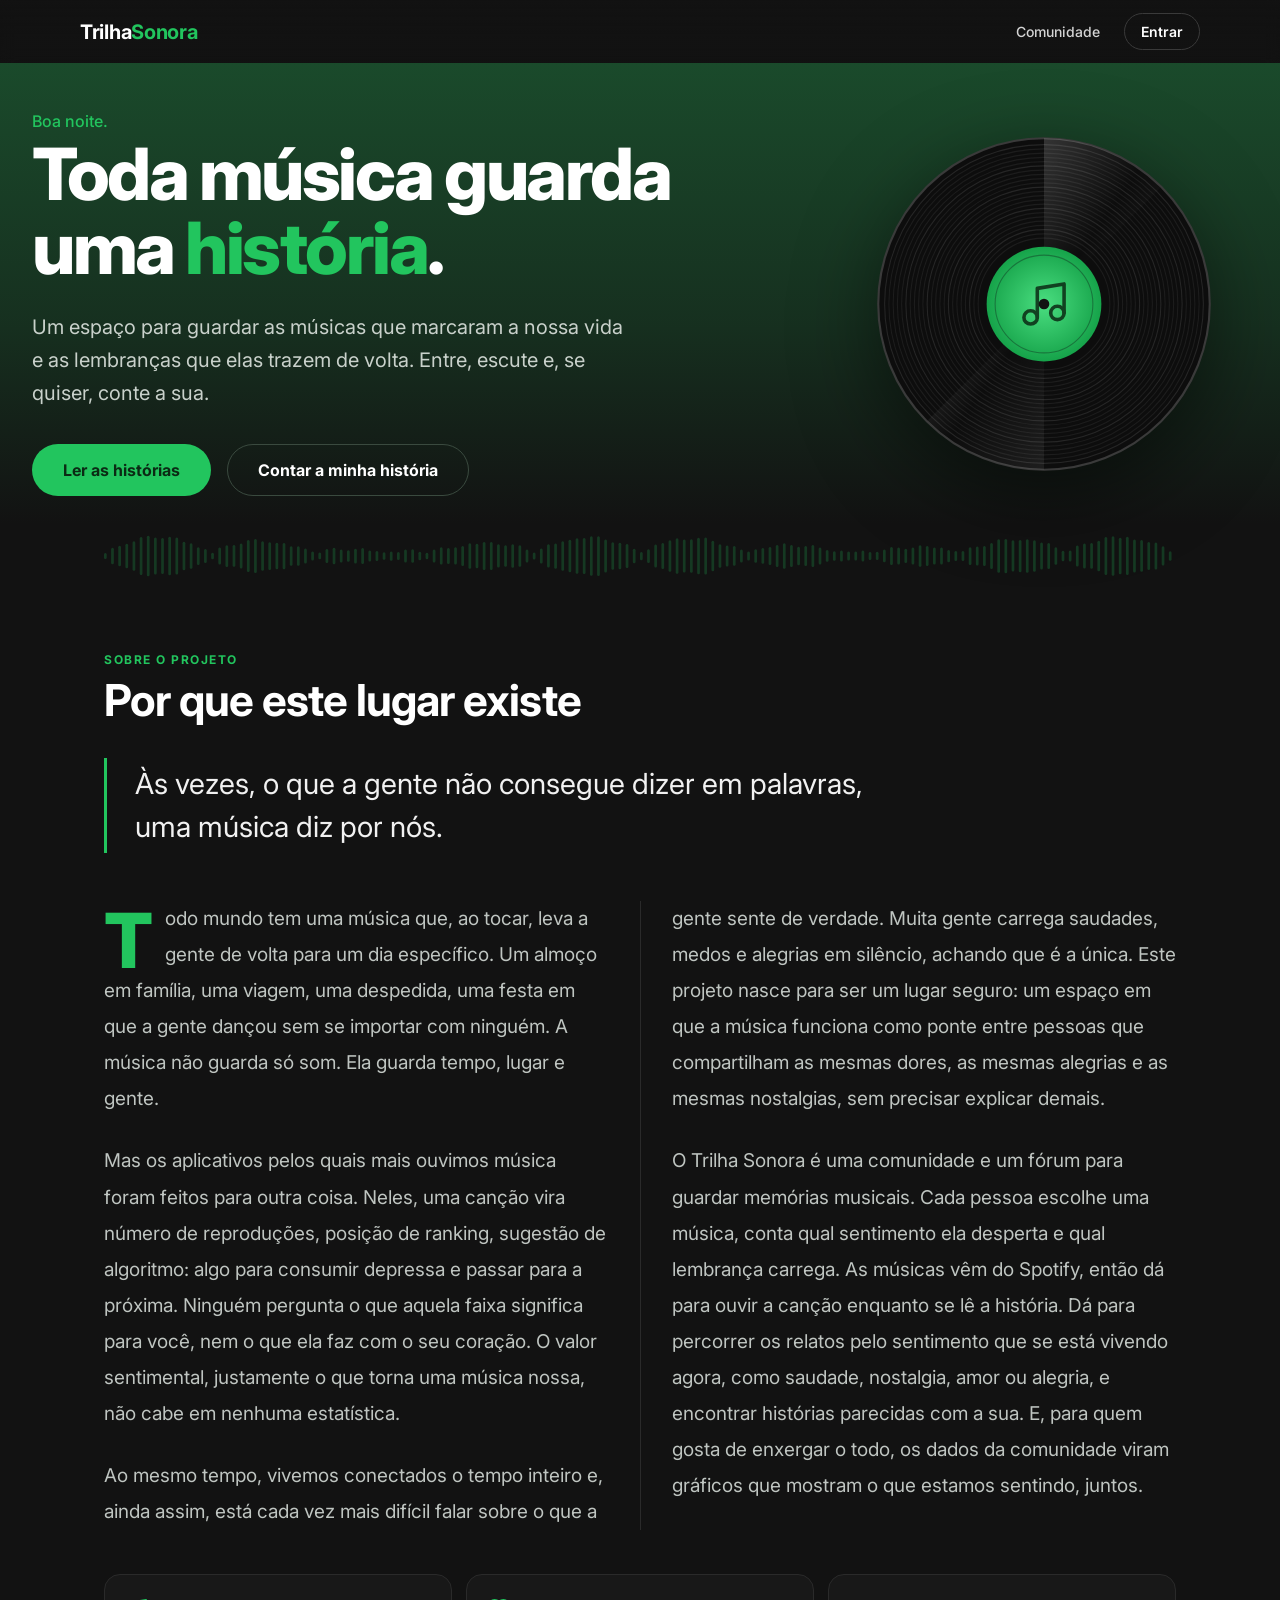
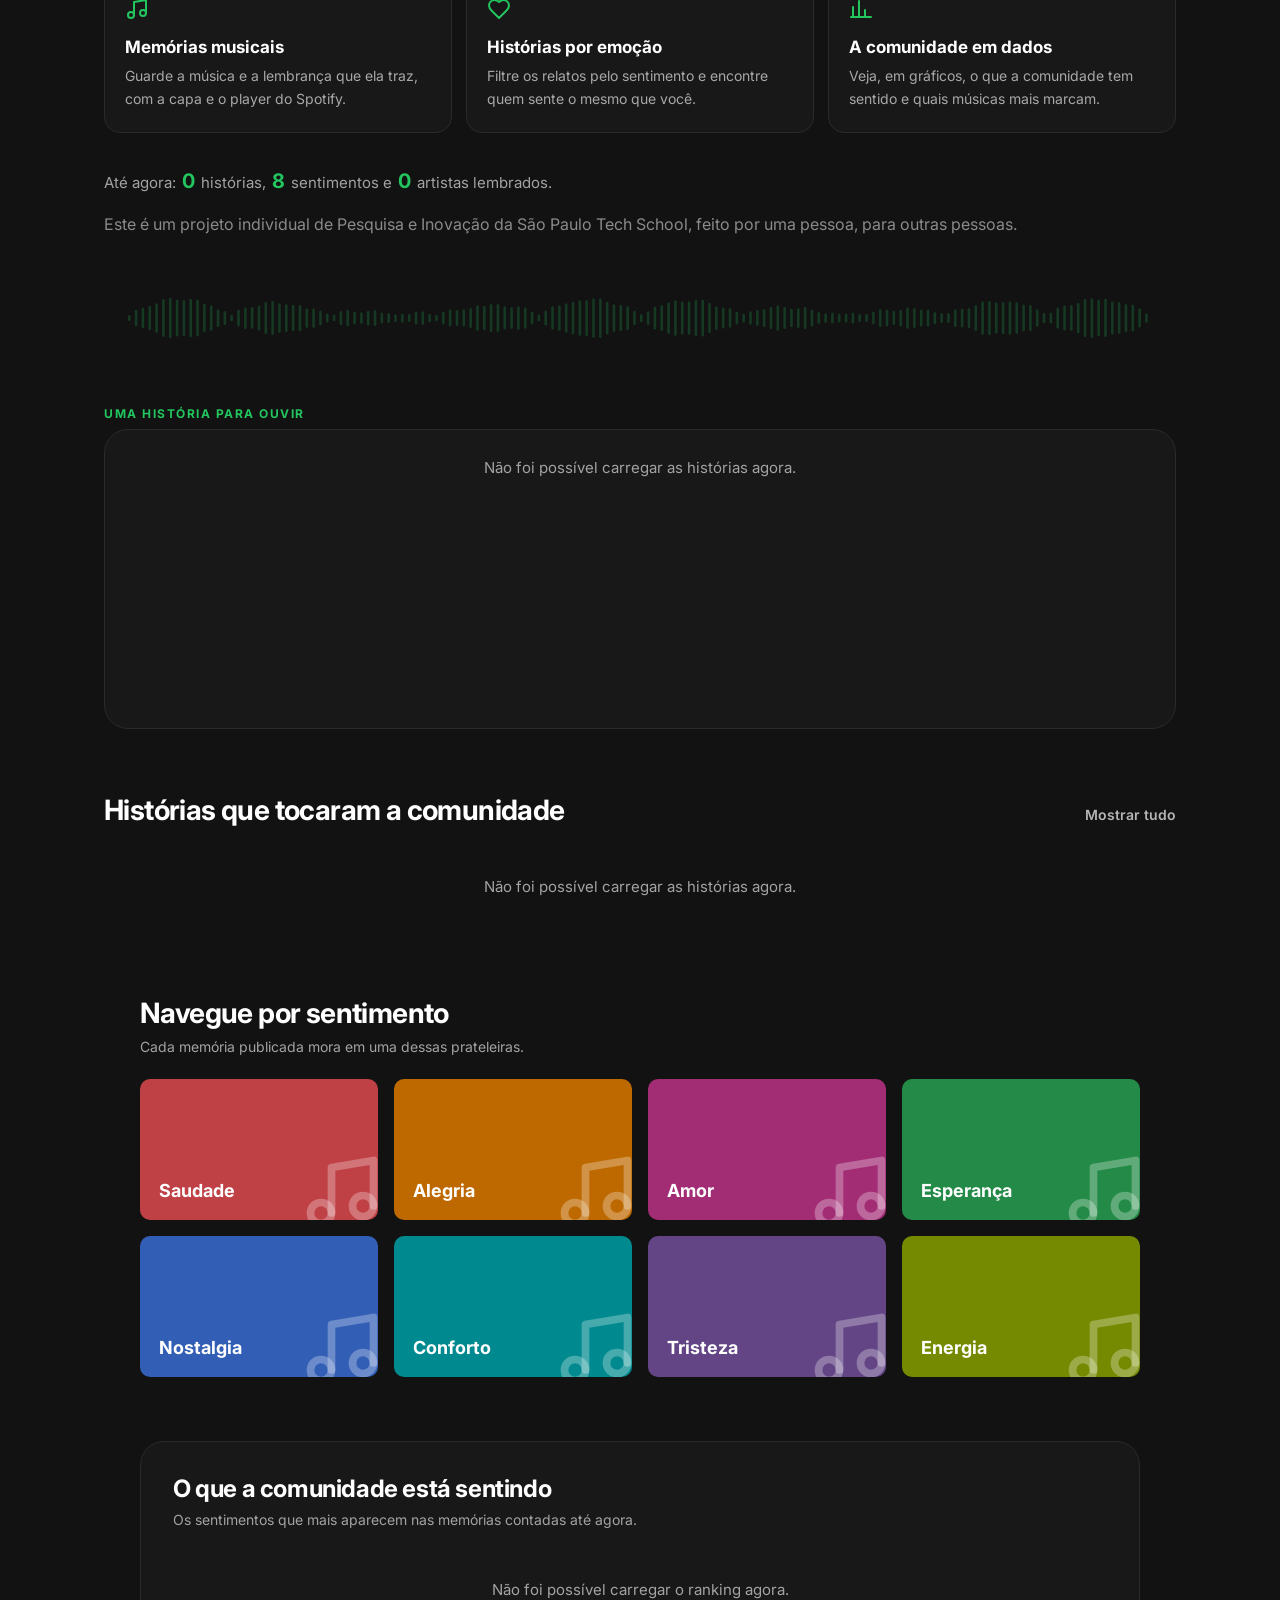
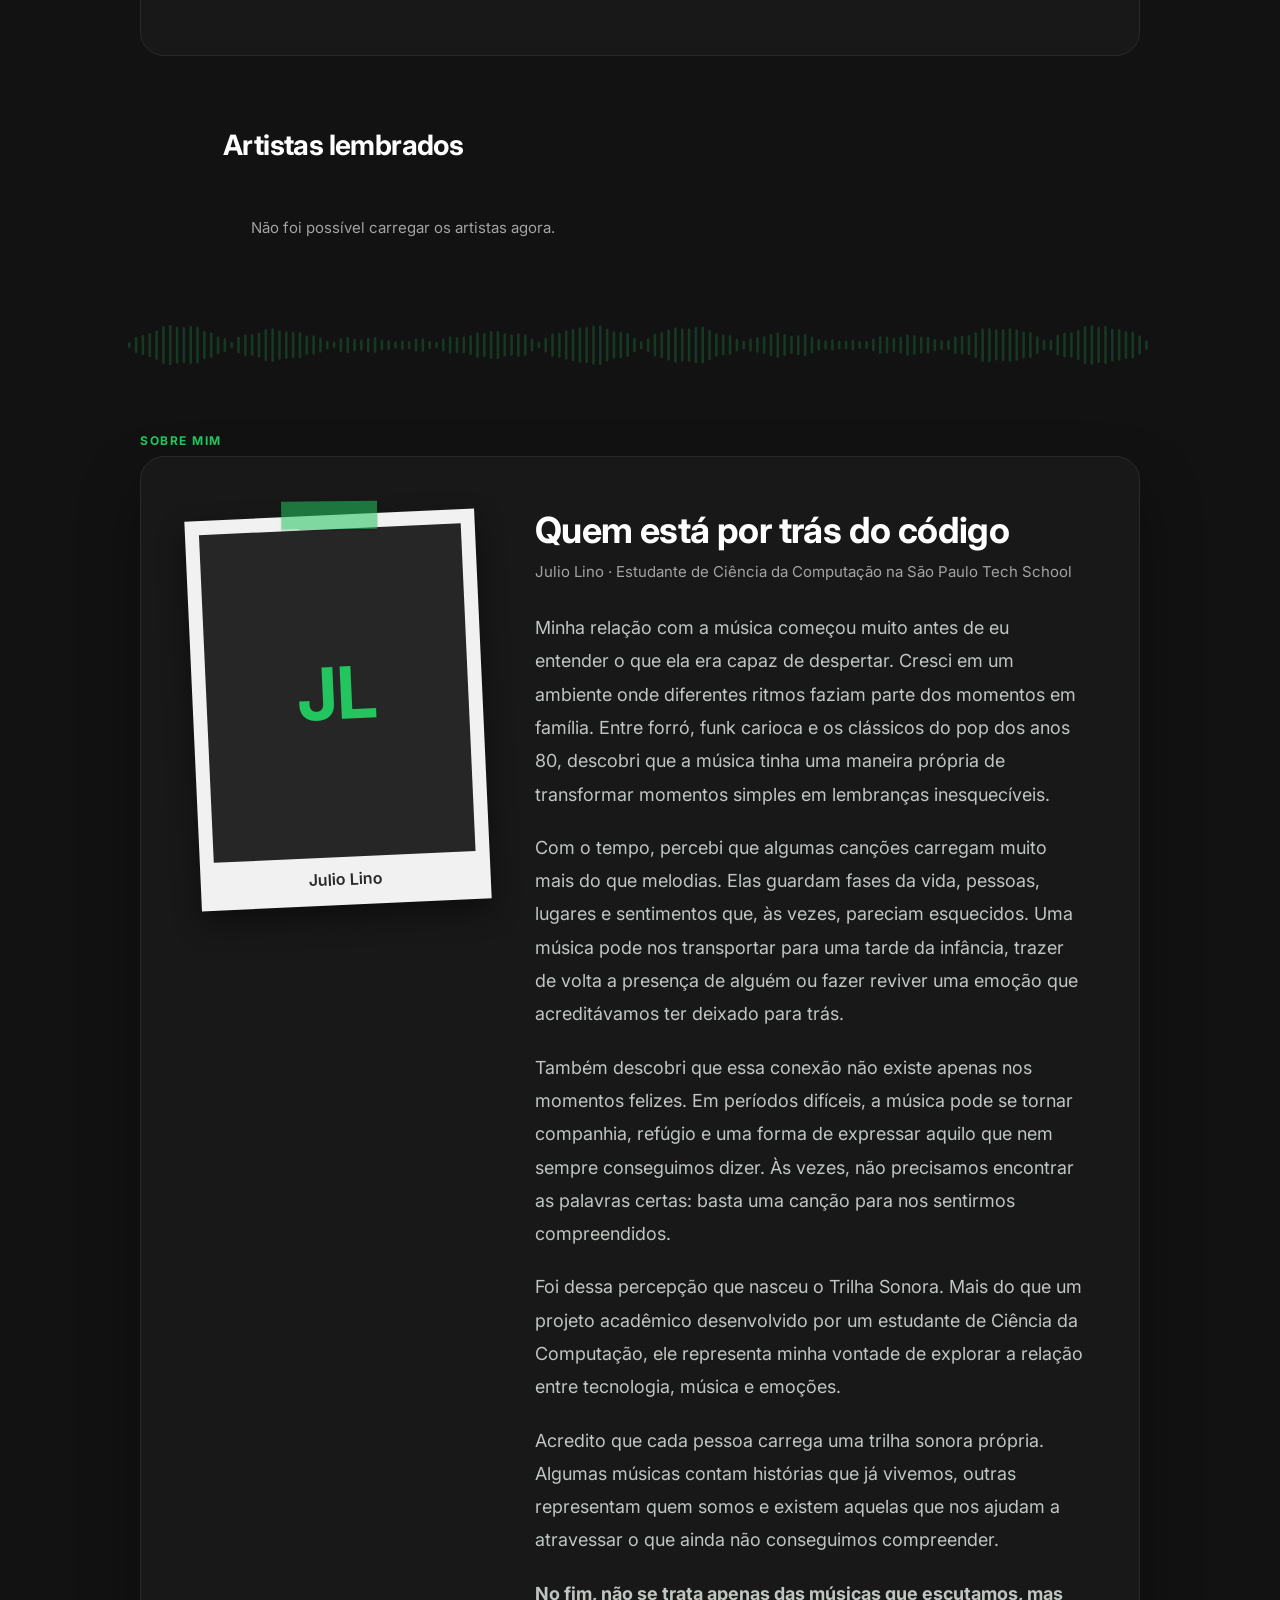
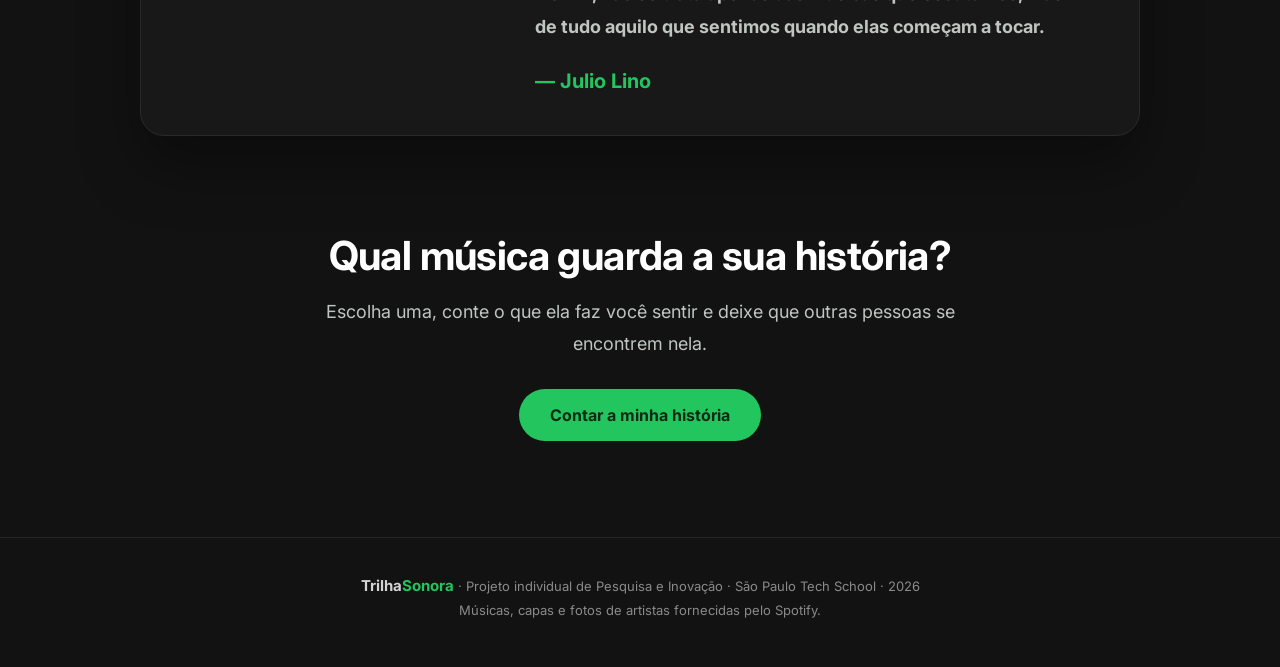
==== commit 82057a85: "Modificando detalhes do site" ====
--- a/public/index.html
+++ b/public/index.html
@@ -5,8 +5,9 @@
     <meta charset="UTF-8">
     <meta name="viewport" content="width=device-width, initial-scale=1.0">
 
-    <title>Além do Som</title>
-    <meta name="description" content="Um espaço para guardar as músicas que marcaram a nossa vida e as lembranças que elas trazem de volta.">
+    <title>Trilha Sonora</title>
+    <meta name="description"
+        content="Um espaço para guardar as músicas que marcaram a nossa vida e as lembranças que elas trazem de volta.">
 
     <link rel="preconnect" href="https://fonts.googleapis.com">
     <link rel="preconnect" href="https://fonts.gstatic.com" crossorigin>
@@ -18,23 +19,177 @@
 
 <body>
 
-    <!-- ondas sonoras usadas como divisores (desenhadas uma vez, reaproveitadas) -->
-    <svg width="0" height="0" style="position: absolute" aria-hidden="true" focusable="false"><defs><symbol id="onda" viewBox="0 0 1200 48" preserveAspectRatio="none"><rect x="0" y="21.0" width="3" height="6.0" rx="1.5"/><rect x="8" y="15.8" width="3" height="16.4" rx="1.5"/><rect x="16" y="13.7" width="3" height="20.6" rx="1.5"/><rect x="24" y="11.8" width="3" height="24.4" rx="1.5"/><rect x="32" y="9.3" width="3" height="29.4" rx="1.5"/><rect x="40" y="5.0" width="3" height="38.1" rx="1.5"/><rect x="48" y="3.8" width="3" height="40.5" rx="1.5"/><rect x="56" y="5.4" width="3" height="37.1" rx="1.5"/><rect x="64" y="6.0" width="3" height="35.9" rx="1.5"/><rect x="72" y="4.8" width="3" height="38.4" rx="1.5"/><rect x="80" y="5.5" width="3" height="37.1" rx="1.5"/><rect x="88" y="9.7" width="3" height="28.6" rx="1.5"/><rect x="96" y="11.3" width="3" height="25.4" rx="1.5"/><rect x="104" y="15.2" width="3" height="17.7" rx="1.5"/><rect x="112" y="16.9" width="3" height="14.1" rx="1.5"/><rect x="120" y="20.7" width="3" height="6.6" rx="1.5"/><rect x="128" y="15.4" width="3" height="17.2" rx="1.5"/><rect x="136" y="13.2" width="3" height="21.7" rx="1.5"/><rect x="144" y="13.1" width="3" height="21.7" rx="1.5"/><rect x="152" y="11.5" width="3" height="25.1" rx="1.5"/><rect x="160" y="8.1" width="3" height="31.8" rx="1.5"/><rect x="168" y="7.0" width="3" height="34.1" rx="1.5"/><rect x="176" y="9.3" width="3" height="29.4" rx="1.5"/><rect x="184" y="10.2" width="3" height="27.7" rx="1.5"/><rect x="192" y="10.8" width="3" height="26.4" rx="1.5"/><rect x="200" y="10.9" width="3" height="26.3" rx="1.5"/><rect x="208" y="14.2" width="3" height="19.5" rx="1.5"/><rect x="216" y="14.3" width="3" height="19.5" rx="1.5"/><rect x="224" y="16.4" width="3" height="15.1" rx="1.5"/><rect x="232" y="19.4" width="3" height="9.2" rx="1.5"/><rect x="240" y="20.6" width="3" height="6.7" rx="1.5"/><rect x="248" y="17.0" width="3" height="14.1" rx="1.5"/><rect x="256" y="15.7" width="3" height="16.6" rx="1.5"/><rect x="264" y="17.4" width="3" height="13.1" rx="1.5"/><rect x="272" y="18.2" width="3" height="11.5" rx="1.5"/><rect x="280" y="16.7" width="3" height="14.7" rx="1.5"/><rect x="288" y="15.9" width="3" height="16.1" rx="1.5"/><rect x="296" y="18.5" width="3" height="10.9" rx="1.5"/><rect x="304" y="18.9" width="3" height="10.2" rx="1.5"/><rect x="312" y="20.3" width="3" height="7.4" rx="1.5"/><rect x="320" y="19.4" width="3" height="9.3" rx="1.5"/><rect x="328" y="19.9" width="3" height="8.2" rx="1.5"/><rect x="336" y="17.4" width="3" height="13.2" rx="1.5"/><rect x="344" y="17.2" width="3" height="13.5" rx="1.5"/><rect x="352" y="19.7" width="3" height="8.5" rx="1.5"/><rect x="360" y="20.7" width="3" height="6.6" rx="1.5"/><rect x="368" y="17.6" width="3" height="12.8" rx="1.5"/><rect x="376" y="15.3" width="3" height="17.3" rx="1.5"/><rect x="384" y="16.0" width="3" height="16.0" rx="1.5"/><rect x="392" y="15.3" width="3" height="17.3" rx="1.5"/><rect x="400" y="14.1" width="3" height="19.9" rx="1.5"/><rect x="408" y="11.3" width="3" height="25.4" rx="1.5"/><rect x="416" y="11.8" width="3" height="24.4" rx="1.5"/><rect x="424" y="10.1" width="3" height="27.8" rx="1.5"/><rect x="432" y="10.0" width="3" height="28.0" rx="1.5"/><rect x="440" y="12.3" width="3" height="23.3" rx="1.5"/><rect x="448" y="13.3" width="3" height="21.4" rx="1.5"/><rect x="456" y="12.3" width="3" height="23.4" rx="1.5"/><rect x="464" y="13.3" width="3" height="21.5" rx="1.5"/><rect x="472" y="17.6" width="3" height="12.9" rx="1.5"/><rect x="480" y="20.5" width="3" height="7.0" rx="1.5"/><rect x="488" y="16.5" width="3" height="15.0" rx="1.5"/><rect x="496" y="12.3" width="3" height="23.3" rx="1.5"/><rect x="504" y="11.4" width="3" height="25.3" rx="1.5"/><rect x="512" y="9.3" width="3" height="29.5" rx="1.5"/><rect x="520" y="7.7" width="3" height="32.6" rx="1.5"/><rect x="528" y="6.3" width="3" height="35.4" rx="1.5"/><rect x="536" y="6.1" width="3" height="35.8" rx="1.5"/><rect x="544" y="4.3" width="3" height="39.4" rx="1.5"/><rect x="552" y="4.2" width="3" height="39.7" rx="1.5"/><rect x="560" y="7.4" width="3" height="33.1" rx="1.5"/><rect x="568" y="10.3" width="3" height="27.5" rx="1.5"/><rect x="576" y="10.7" width="3" height="26.5" rx="1.5"/><rect x="584" y="12.1" width="3" height="23.8" rx="1.5"/><rect x="592" y="16.8" width="3" height="14.4" rx="1.5"/><rect x="600" y="19.9" width="3" height="8.3" rx="1.5"/><rect x="608" y="17.2" width="3" height="13.7" rx="1.5"/><rect x="616" y="12.5" width="3" height="23.0" rx="1.5"/><rect x="624" y="10.9" width="3" height="26.2" rx="1.5"/><rect x="632" y="8.3" width="3" height="31.4" rx="1.5"/><rect x="640" y="6.3" width="3" height="35.4" rx="1.5"/><rect x="648" y="7.4" width="3" height="33.2" rx="1.5"/><rect x="656" y="7.3" width="3" height="33.4" rx="1.5"/><rect x="664" y="5.8" width="3" height="36.4" rx="1.5"/><rect x="672" y="5.5" width="3" height="37.1" rx="1.5"/><rect x="680" y="8.7" width="3" height="30.5" rx="1.5"/><rect x="688" y="12.3" width="3" height="23.4" rx="1.5"/><rect x="696" y="13.6" width="3" height="20.9" rx="1.5"/><rect x="704" y="14.1" width="3" height="19.7" rx="1.5"/><rect x="712" y="17.6" width="3" height="12.8" rx="1.5"/><rect x="720" y="19.5" width="3" height="9.0" rx="1.5"/><rect x="728" y="17.3" width="3" height="13.4" rx="1.5"/><rect x="736" y="16.1" width="3" height="15.7" rx="1.5"/><rect x="744" y="14.9" width="3" height="18.2" rx="1.5"/><rect x="752" y="12.9" width="3" height="22.2" rx="1.5"/><rect x="760" y="11.3" width="3" height="25.5" rx="1.5"/><rect x="768" y="13.1" width="3" height="21.9" rx="1.5"/><rect x="776" y="14.8" width="3" height="18.4" rx="1.5"/><rect x="784" y="14.0" width="3" height="20.1" rx="1.5"/><rect x="792" y="13.1" width="3" height="21.8" rx="1.5"/><rect x="800" y="15.4" width="3" height="17.1" rx="1.5"/><rect x="808" y="18.1" width="3" height="11.7" rx="1.5"/><rect x="816" y="19.3" width="3" height="9.4" rx="1.5"/><rect x="824" y="18.5" width="3" height="10.9" rx="1.5"/><rect x="832" y="19.4" width="3" height="9.1" rx="1.5"/><rect x="840" y="19.6" width="3" height="8.8" rx="1.5"/><rect x="848" y="18.6" width="3" height="10.8" rx="1.5"/><rect x="856" y="20.1" width="3" height="7.9" rx="1.5"/><rect x="864" y="19.8" width="3" height="8.3" rx="1.5"/><rect x="872" y="17.6" width="3" height="12.7" rx="1.5"/><rect x="880" y="15.0" width="3" height="17.9" rx="1.5"/><rect x="888" y="15.5" width="3" height="16.9" rx="1.5"/><rect x="896" y="16.8" width="3" height="14.3" rx="1.5"/><rect x="904" y="15.6" width="3" height="16.9" rx="1.5"/><rect x="912" y="13.3" width="3" height="21.5" rx="1.5"/><rect x="920" y="13.9" width="3" height="20.2" rx="1.5"/><rect x="928" y="15.5" width="3" height="16.9" rx="1.5"/><rect x="936" y="15.6" width="3" height="16.8" rx="1.5"/><rect x="944" y="17.9" width="3" height="12.3" rx="1.5"/><rect x="952" y="18.9" width="3" height="10.2" rx="1.5"/><rect x="960" y="18.9" width="3" height="10.2" rx="1.5"/><rect x="968" y="15.2" width="3" height="17.7" rx="1.5"/><rect x="976" y="14.5" width="3" height="19.0" rx="1.5"/><rect x="984" y="14.1" width="3" height="19.8" rx="1.5"/><rect x="992" y="11.0" width="3" height="26.1" rx="1.5"/><rect x="1000" y="7.3" width="3" height="33.4" rx="1.5"/><rect x="1008" y="6.9" width="3" height="34.3" rx="1.5"/><rect x="1016" y="8.3" width="3" height="31.3" rx="1.5"/><rect x="1024" y="7.9" width="3" height="32.3" rx="1.5"/><rect x="1032" y="7.3" width="3" height="33.4" rx="1.5"/><rect x="1040" y="8.2" width="3" height="31.5" rx="1.5"/><rect x="1048" y="10.4" width="3" height="27.2" rx="1.5"/><rect x="1056" y="11.1" width="3" height="25.8" rx="1.5"/><rect x="1064" y="15.2" width="3" height="17.6" rx="1.5"/><rect x="1072" y="18.7" width="3" height="10.5" rx="1.5"/><rect x="1080" y="18.5" width="3" height="10.9" rx="1.5"/><rect x="1088" y="13.4" width="3" height="21.2" rx="1.5"/><rect x="1096" y="11.5" width="3" height="25.1" rx="1.5"/><rect x="1104" y="11.1" width="3" height="25.7" rx="1.5"/><rect x="1112" y="8.8" width="3" height="30.5" rx="1.5"/><rect x="1120" y="5.1" width="3" height="37.8" rx="1.5"/><rect x="1128" y="4.2" width="3" height="39.6" rx="1.5"/><rect x="1136" y="5.7" width="3" height="36.6" rx="1.5"/><rect x="1144" y="4.8" width="3" height="38.3" rx="1.5"/><rect x="1152" y="7.4" width="3" height="33.1" rx="1.5"/><rect x="1160" y="8.1" width="3" height="31.7" rx="1.5"/><rect x="1168" y="10.1" width="3" height="27.9" rx="1.5"/><rect x="1176" y="10.5" width="3" height="26.9" rx="1.5"/><rect x="1184" y="14.3" width="3" height="19.3" rx="1.5"/><rect x="1192" y="19.2" width="3" height="9.6" rx="1.5"/></symbol></defs></svg>
+    <svg width="0" height="0" style="position: absolute" aria-hidden="true" focusable="false">
+        <defs>
+            <symbol id="onda" viewBox="0 0 1200 48" preserveAspectRatio="none">
+                <rect x="0" y="21.0" width="3" height="6.0" rx="1.5" />
+                <rect x="8" y="15.8" width="3" height="16.4" rx="1.5" />
+                <rect x="16" y="13.7" width="3" height="20.6" rx="1.5" />
+                <rect x="24" y="11.8" width="3" height="24.4" rx="1.5" />
+                <rect x="32" y="9.3" width="3" height="29.4" rx="1.5" />
+                <rect x="40" y="5.0" width="3" height="38.1" rx="1.5" />
+                <rect x="48" y="3.8" width="3" height="40.5" rx="1.5" />
+                <rect x="56" y="5.4" width="3" height="37.1" rx="1.5" />
+                <rect x="64" y="6.0" width="3" height="35.9" rx="1.5" />
+                <rect x="72" y="4.8" width="3" height="38.4" rx="1.5" />
+                <rect x="80" y="5.5" width="3" height="37.1" rx="1.5" />
+                <rect x="88" y="9.7" width="3" height="28.6" rx="1.5" />
+                <rect x="96" y="11.3" width="3" height="25.4" rx="1.5" />
+                <rect x="104" y="15.2" width="3" height="17.7" rx="1.5" />
+                <rect x="112" y="16.9" width="3" height="14.1" rx="1.5" />
+                <rect x="120" y="20.7" width="3" height="6.6" rx="1.5" />
+                <rect x="128" y="15.4" width="3" height="17.2" rx="1.5" />
+                <rect x="136" y="13.2" width="3" height="21.7" rx="1.5" />
+                <rect x="144" y="13.1" width="3" height="21.7" rx="1.5" />
+                <rect x="152" y="11.5" width="3" height="25.1" rx="1.5" />
+                <rect x="160" y="8.1" width="3" height="31.8" rx="1.5" />
+                <rect x="168" y="7.0" width="3" height="34.1" rx="1.5" />
+                <rect x="176" y="9.3" width="3" height="29.4" rx="1.5" />
+                <rect x="184" y="10.2" width="3" height="27.7" rx="1.5" />
+                <rect x="192" y="10.8" width="3" height="26.4" rx="1.5" />
+                <rect x="200" y="10.9" width="3" height="26.3" rx="1.5" />
+                <rect x="208" y="14.2" width="3" height="19.5" rx="1.5" />
+                <rect x="216" y="14.3" width="3" height="19.5" rx="1.5" />
+                <rect x="224" y="16.4" width="3" height="15.1" rx="1.5" />
+                <rect x="232" y="19.4" width="3" height="9.2" rx="1.5" />
+                <rect x="240" y="20.6" width="3" height="6.7" rx="1.5" />
+                <rect x="248" y="17.0" width="3" height="14.1" rx="1.5" />
+                <rect x="256" y="15.7" width="3" height="16.6" rx="1.5" />
+                <rect x="264" y="17.4" width="3" height="13.1" rx="1.5" />
+                <rect x="272" y="18.2" width="3" height="11.5" rx="1.5" />
+                <rect x="280" y="16.7" width="3" height="14.7" rx="1.5" />
+                <rect x="288" y="15.9" width="3" height="16.1" rx="1.5" />
+                <rect x="296" y="18.5" width="3" height="10.9" rx="1.5" />
+                <rect x="304" y="18.9" width="3" height="10.2" rx="1.5" />
+                <rect x="312" y="20.3" width="3" height="7.4" rx="1.5" />
+                <rect x="320" y="19.4" width="3" height="9.3" rx="1.5" />
+                <rect x="328" y="19.9" width="3" height="8.2" rx="1.5" />
+                <rect x="336" y="17.4" width="3" height="13.2" rx="1.5" />
+                <rect x="344" y="17.2" width="3" height="13.5" rx="1.5" />
+                <rect x="352" y="19.7" width="3" height="8.5" rx="1.5" />
+                <rect x="360" y="20.7" width="3" height="6.6" rx="1.5" />
+                <rect x="368" y="17.6" width="3" height="12.8" rx="1.5" />
+                <rect x="376" y="15.3" width="3" height="17.3" rx="1.5" />
+                <rect x="384" y="16.0" width="3" height="16.0" rx="1.5" />
+                <rect x="392" y="15.3" width="3" height="17.3" rx="1.5" />
+                <rect x="400" y="14.1" width="3" height="19.9" rx="1.5" />
+                <rect x="408" y="11.3" width="3" height="25.4" rx="1.5" />
+                <rect x="416" y="11.8" width="3" height="24.4" rx="1.5" />
+                <rect x="424" y="10.1" width="3" height="27.8" rx="1.5" />
+                <rect x="432" y="10.0" width="3" height="28.0" rx="1.5" />
+                <rect x="440" y="12.3" width="3" height="23.3" rx="1.5" />
+                <rect x="448" y="13.3" width="3" height="21.4" rx="1.5" />
+                <rect x="456" y="12.3" width="3" height="23.4" rx="1.5" />
+                <rect x="464" y="13.3" width="3" height="21.5" rx="1.5" />
+                <rect x="472" y="17.6" width="3" height="12.9" rx="1.5" />
+                <rect x="480" y="20.5" width="3" height="7.0" rx="1.5" />
+                <rect x="488" y="16.5" width="3" height="15.0" rx="1.5" />
+                <rect x="496" y="12.3" width="3" height="23.3" rx="1.5" />
+                <rect x="504" y="11.4" width="3" height="25.3" rx="1.5" />
+                <rect x="512" y="9.3" width="3" height="29.5" rx="1.5" />
+                <rect x="520" y="7.7" width="3" height="32.6" rx="1.5" />
+                <rect x="528" y="6.3" width="3" height="35.4" rx="1.5" />
+                <rect x="536" y="6.1" width="3" height="35.8" rx="1.5" />
+                <rect x="544" y="4.3" width="3" height="39.4" rx="1.5" />
+                <rect x="552" y="4.2" width="3" height="39.7" rx="1.5" />
+                <rect x="560" y="7.4" width="3" height="33.1" rx="1.5" />
+                <rect x="568" y="10.3" width="3" height="27.5" rx="1.5" />
+                <rect x="576" y="10.7" width="3" height="26.5" rx="1.5" />
+                <rect x="584" y="12.1" width="3" height="23.8" rx="1.5" />
+                <rect x="592" y="16.8" width="3" height="14.4" rx="1.5" />
+                <rect x="600" y="19.9" width="3" height="8.3" rx="1.5" />
+                <rect x="608" y="17.2" width="3" height="13.7" rx="1.5" />
+                <rect x="616" y="12.5" width="3" height="23.0" rx="1.5" />
+                <rect x="624" y="10.9" width="3" height="26.2" rx="1.5" />
+                <rect x="632" y="8.3" width="3" height="31.4" rx="1.5" />
+                <rect x="640" y="6.3" width="3" height="35.4" rx="1.5" />
+                <rect x="648" y="7.4" width="3" height="33.2" rx="1.5" />
+                <rect x="656" y="7.3" width="3" height="33.4" rx="1.5" />
+                <rect x="664" y="5.8" width="3" height="36.4" rx="1.5" />
+                <rect x="672" y="5.5" width="3" height="37.1" rx="1.5" />
+                <rect x="680" y="8.7" width="3" height="30.5" rx="1.5" />
+                <rect x="688" y="12.3" width="3" height="23.4" rx="1.5" />
+                <rect x="696" y="13.6" width="3" height="20.9" rx="1.5" />
+                <rect x="704" y="14.1" width="3" height="19.7" rx="1.5" />
+                <rect x="712" y="17.6" width="3" height="12.8" rx="1.5" />
+                <rect x="720" y="19.5" width="3" height="9.0" rx="1.5" />
+                <rect x="728" y="17.3" width="3" height="13.4" rx="1.5" />
+                <rect x="736" y="16.1" width="3" height="15.7" rx="1.5" />
+                <rect x="744" y="14.9" width="3" height="18.2" rx="1.5" />
+                <rect x="752" y="12.9" width="3" height="22.2" rx="1.5" />
+                <rect x="760" y="11.3" width="3" height="25.5" rx="1.5" />
+                <rect x="768" y="13.1" width="3" height="21.9" rx="1.5" />
+                <rect x="776" y="14.8" width="3" height="18.4" rx="1.5" />
+                <rect x="784" y="14.0" width="3" height="20.1" rx="1.5" />
+                <rect x="792" y="13.1" width="3" height="21.8" rx="1.5" />
+                <rect x="800" y="15.4" width="3" height="17.1" rx="1.5" />
+                <rect x="808" y="18.1" width="3" height="11.7" rx="1.5" />
+                <rect x="816" y="19.3" width="3" height="9.4" rx="1.5" />
+                <rect x="824" y="18.5" width="3" height="10.9" rx="1.5" />
+                <rect x="832" y="19.4" width="3" height="9.1" rx="1.5" />
+                <rect x="840" y="19.6" width="3" height="8.8" rx="1.5" />
+                <rect x="848" y="18.6" width="3" height="10.8" rx="1.5" />
+                <rect x="856" y="20.1" width="3" height="7.9" rx="1.5" />
+                <rect x="864" y="19.8" width="3" height="8.3" rx="1.5" />
+                <rect x="872" y="17.6" width="3" height="12.7" rx="1.5" />
+                <rect x="880" y="15.0" width="3" height="17.9" rx="1.5" />
+                <rect x="888" y="15.5" width="3" height="16.9" rx="1.5" />
+                <rect x="896" y="16.8" width="3" height="14.3" rx="1.5" />
+                <rect x="904" y="15.6" width="3" height="16.9" rx="1.5" />
+                <rect x="912" y="13.3" width="3" height="21.5" rx="1.5" />
+                <rect x="920" y="13.9" width="3" height="20.2" rx="1.5" />
+                <rect x="928" y="15.5" width="3" height="16.9" rx="1.5" />
+                <rect x="936" y="15.6" width="3" height="16.8" rx="1.5" />
+                <rect x="944" y="17.9" width="3" height="12.3" rx="1.5" />
+                <rect x="952" y="18.9" width="3" height="10.2" rx="1.5" />
+                <rect x="960" y="18.9" width="3" height="10.2" rx="1.5" />
+                <rect x="968" y="15.2" width="3" height="17.7" rx="1.5" />
+                <rect x="976" y="14.5" width="3" height="19.0" rx="1.5" />
+                <rect x="984" y="14.1" width="3" height="19.8" rx="1.5" />
+                <rect x="992" y="11.0" width="3" height="26.1" rx="1.5" />
+                <rect x="1000" y="7.3" width="3" height="33.4" rx="1.5" />
+                <rect x="1008" y="6.9" width="3" height="34.3" rx="1.5" />
+                <rect x="1016" y="8.3" width="3" height="31.3" rx="1.5" />
+                <rect x="1024" y="7.9" width="3" height="32.3" rx="1.5" />
+                <rect x="1032" y="7.3" width="3" height="33.4" rx="1.5" />
+                <rect x="1040" y="8.2" width="3" height="31.5" rx="1.5" />
+                <rect x="1048" y="10.4" width="3" height="27.2" rx="1.5" />
+                <rect x="1056" y="11.1" width="3" height="25.8" rx="1.5" />
+                <rect x="1064" y="15.2" width="3" height="17.6" rx="1.5" />
+                <rect x="1072" y="18.7" width="3" height="10.5" rx="1.5" />
+                <rect x="1080" y="18.5" width="3" height="10.9" rx="1.5" />
+                <rect x="1088" y="13.4" width="3" height="21.2" rx="1.5" />
+                <rect x="1096" y="11.5" width="3" height="25.1" rx="1.5" />
+                <rect x="1104" y="11.1" width="3" height="25.7" rx="1.5" />
+                <rect x="1112" y="8.8" width="3" height="30.5" rx="1.5" />
+                <rect x="1120" y="5.1" width="3" height="37.8" rx="1.5" />
+                <rect x="1128" y="4.2" width="3" height="39.6" rx="1.5" />
+                <rect x="1136" y="5.7" width="3" height="36.6" rx="1.5" />
+                <rect x="1144" y="4.8" width="3" height="38.3" rx="1.5" />
+                <rect x="1152" y="7.4" width="3" height="33.1" rx="1.5" />
+                <rect x="1160" y="8.1" width="3" height="31.7" rx="1.5" />
+                <rect x="1168" y="10.1" width="3" height="27.9" rx="1.5" />
+                <rect x="1176" y="10.5" width="3" height="26.9" rx="1.5" />
+                <rect x="1184" y="14.3" width="3" height="19.3" rx="1.5" />
+                <rect x="1192" y="19.2" width="3" height="9.6" rx="1.5" />
+            </symbol>
+        </defs>
+    </svg>
 
     <header>
         <div class="nav">
-            <a href="index.html" class="logo">Além do <span>Som</span></a>
+            <a href="index.html" class="logo">Trilha<span>Sonora</span></a>
             <nav id="menu"></nav>
         </div>
     </header>
 
-    <!-- ============ ABERTURA ============ -->
     <section class="hero">
         <div class="hero-grid">
             <div class="hero-texto">
                 <p class="hello" id="hello">Olá</p>
                 <h1>Toda música guarda uma <em>história</em>.</h1>
-                <p class="lead">Um espaço para guardar as músicas que marcaram a nossa vida e as lembranças que elas trazem de volta. Entre, escute e, se quiser, conte a sua.</p>
+                <p class="lead">Um espaço para guardar as músicas que marcaram a nossa vida e as lembranças que elas
+                    trazem de volta. Entre, escute e, se quiser, conte a sua.</p>
                 <div class="cta">
                     <a href="comunidade.html" class="btn g">Ler as histórias</a>
                     <a href="cadastro.html" class="btn o" id="cta_contar">Contar a minha história</a>
@@ -43,29 +198,54 @@
 
             <div class="vinil" aria-hidden="true">
                 <svg viewBox="0 0 320 320" aria-hidden="true" focusable="false">
-    <defs>
-        <linearGradient id="brilho" x1="0" y1="0" x2="1" y2="1">
-            <stop offset="0" stop-color="#fff" stop-opacity=".16"/>
-            <stop offset=".5" stop-color="#fff" stop-opacity="0"/>
-            <stop offset="1" stop-color="#fff" stop-opacity=".07"/>
-        </linearGradient>
-        <radialGradient id="rotulo" cx=".5" cy=".5" r=".5">
-            <stop offset="0" stop-color="#4ade80"/>
-            <stop offset="1" stop-color="#16a34a"/>
-        </radialGradient>
-    </defs>
-    <circle cx="160" cy="160" r="156" fill="#0d0d0d"/>
-    <circle cx="160" cy="160" r="62" fill="none" stroke="#2a2a2a" stroke-width="1" opacity="0.55"/><circle cx="160" cy="160" r="66" fill="none" stroke="#2a2a2a" stroke-width="1" opacity="0.55"/><circle cx="160" cy="160" r="70" fill="none" stroke="#2a2a2a" stroke-width="1" opacity="0.9"/><circle cx="160" cy="160" r="74" fill="none" stroke="#2a2a2a" stroke-width="1" opacity="0.55"/><circle cx="160" cy="160" r="78" fill="none" stroke="#2a2a2a" stroke-width="1" opacity="0.55"/><circle cx="160" cy="160" r="82" fill="none" stroke="#2a2a2a" stroke-width="1" opacity="0.55"/><circle cx="160" cy="160" r="86" fill="none" stroke="#2a2a2a" stroke-width="1" opacity="0.55"/><circle cx="160" cy="160" r="90" fill="none" stroke="#2a2a2a" stroke-width="1" opacity="0.9"/><circle cx="160" cy="160" r="94" fill="none" stroke="#2a2a2a" stroke-width="1" opacity="0.55"/><circle cx="160" cy="160" r="98" fill="none" stroke="#2a2a2a" stroke-width="1" opacity="0.55"/><circle cx="160" cy="160" r="102" fill="none" stroke="#2a2a2a" stroke-width="1" opacity="0.55"/><circle cx="160" cy="160" r="106" fill="none" stroke="#2a2a2a" stroke-width="1" opacity="0.55"/><circle cx="160" cy="160" r="110" fill="none" stroke="#2a2a2a" stroke-width="1" opacity="0.9"/><circle cx="160" cy="160" r="114" fill="none" stroke="#2a2a2a" stroke-width="1" opacity="0.55"/><circle cx="160" cy="160" r="118" fill="none" stroke="#2a2a2a" stroke-width="1" opacity="0.55"/><circle cx="160" cy="160" r="122" fill="none" stroke="#2a2a2a" stroke-width="1" opacity="0.55"/><circle cx="160" cy="160" r="126" fill="none" stroke="#2a2a2a" stroke-width="1" opacity="0.55"/><circle cx="160" cy="160" r="130" fill="none" stroke="#2a2a2a" stroke-width="1" opacity="0.9"/><circle cx="160" cy="160" r="134" fill="none" stroke="#2a2a2a" stroke-width="1" opacity="0.55"/><circle cx="160" cy="160" r="138" fill="none" stroke="#2a2a2a" stroke-width="1" opacity="0.55"/><circle cx="160" cy="160" r="142" fill="none" stroke="#2a2a2a" stroke-width="1" opacity="0.55"/><circle cx="160" cy="160" r="146" fill="none" stroke="#2a2a2a" stroke-width="1" opacity="0.55"/><circle cx="160" cy="160" r="150" fill="none" stroke="#2a2a2a" stroke-width="1" opacity="0.9"/>
-    <circle cx="160" cy="160" r="156" fill="none" stroke="#3a3a3a" stroke-width="2"/>
-    <path d="M160 160 L160 4 A156 156 0 0 1 270 50 Z" fill="url(#brilho)"/>
-    <path d="M160 160 L160 316 A156 156 0 0 1 50 270 Z" fill="url(#brilho)"/>
-    <circle cx="160" cy="160" r="54" fill="url(#rotulo)"/>
-    <circle cx="160" cy="160" r="46" fill="none" stroke="#14532d" stroke-width="1" opacity=".6"/>
-    <g transform="translate(160 160) scale(2.1) translate(-12 -12)" fill="none" stroke="#0b2a14" stroke-width="1.6" stroke-linecap="round" stroke-linejoin="round" opacity=".85">
-        <path d="M9 18V5l12-2v13"/><circle cx="6" cy="18" r="3"/><circle cx="18" cy="16" r="3"/>
-    </g>
-    <circle cx="160" cy="160" r="5" fill="#121212"/>
-</svg>
+                    <defs>
+                        <linearGradient id="brilho" x1="0" y1="0" x2="1" y2="1">
+                            <stop offset="0" stop-color="#fff" stop-opacity=".16" />
+                            <stop offset=".5" stop-color="#fff" stop-opacity="0" />
+                            <stop offset="1" stop-color="#fff" stop-opacity=".07" />
+                        </linearGradient>
+                        <radialGradient id="rotulo" cx=".5" cy=".5" r=".5">
+                            <stop offset="0" stop-color="#4ade80" />
+                            <stop offset="1" stop-color="#16a34a" />
+                        </radialGradient>
+                    </defs>
+                    <circle cx="160" cy="160" r="156" fill="#0d0d0d" />
+                    <circle cx="160" cy="160" r="62" fill="none" stroke="#2a2a2a" stroke-width="1" opacity="0.55" />
+                    <circle cx="160" cy="160" r="66" fill="none" stroke="#2a2a2a" stroke-width="1" opacity="0.55" />
+                    <circle cx="160" cy="160" r="70" fill="none" stroke="#2a2a2a" stroke-width="1" opacity="0.9" />
+                    <circle cx="160" cy="160" r="74" fill="none" stroke="#2a2a2a" stroke-width="1" opacity="0.55" />
+                    <circle cx="160" cy="160" r="78" fill="none" stroke="#2a2a2a" stroke-width="1" opacity="0.55" />
+                    <circle cx="160" cy="160" r="82" fill="none" stroke="#2a2a2a" stroke-width="1" opacity="0.55" />
+                    <circle cx="160" cy="160" r="86" fill="none" stroke="#2a2a2a" stroke-width="1" opacity="0.55" />
+                    <circle cx="160" cy="160" r="90" fill="none" stroke="#2a2a2a" stroke-width="1" opacity="0.9" />
+                    <circle cx="160" cy="160" r="94" fill="none" stroke="#2a2a2a" stroke-width="1" opacity="0.55" />
+                    <circle cx="160" cy="160" r="98" fill="none" stroke="#2a2a2a" stroke-width="1" opacity="0.55" />
+                    <circle cx="160" cy="160" r="102" fill="none" stroke="#2a2a2a" stroke-width="1" opacity="0.55" />
+                    <circle cx="160" cy="160" r="106" fill="none" stroke="#2a2a2a" stroke-width="1" opacity="0.55" />
+                    <circle cx="160" cy="160" r="110" fill="none" stroke="#2a2a2a" stroke-width="1" opacity="0.9" />
+                    <circle cx="160" cy="160" r="114" fill="none" stroke="#2a2a2a" stroke-width="1" opacity="0.55" />
+                    <circle cx="160" cy="160" r="118" fill="none" stroke="#2a2a2a" stroke-width="1" opacity="0.55" />
+                    <circle cx="160" cy="160" r="122" fill="none" stroke="#2a2a2a" stroke-width="1" opacity="0.55" />
+                    <circle cx="160" cy="160" r="126" fill="none" stroke="#2a2a2a" stroke-width="1" opacity="0.55" />
+                    <circle cx="160" cy="160" r="130" fill="none" stroke="#2a2a2a" stroke-width="1" opacity="0.9" />
+                    <circle cx="160" cy="160" r="134" fill="none" stroke="#2a2a2a" stroke-width="1" opacity="0.55" />
+                    <circle cx="160" cy="160" r="138" fill="none" stroke="#2a2a2a" stroke-width="1" opacity="0.55" />
+                    <circle cx="160" cy="160" r="142" fill="none" stroke="#2a2a2a" stroke-width="1" opacity="0.55" />
+                    <circle cx="160" cy="160" r="146" fill="none" stroke="#2a2a2a" stroke-width="1" opacity="0.55" />
+                    <circle cx="160" cy="160" r="150" fill="none" stroke="#2a2a2a" stroke-width="1" opacity="0.9" />
+                    <circle cx="160" cy="160" r="156" fill="none" stroke="#3a3a3a" stroke-width="2" />
+                    <path d="M160 160 L160 4 A156 156 0 0 1 270 50 Z" fill="url(#brilho)" />
+                    <path d="M160 160 L160 316 A156 156 0 0 1 50 270 Z" fill="url(#brilho)" />
+                    <circle cx="160" cy="160" r="54" fill="url(#rotulo)" />
+                    <circle cx="160" cy="160" r="46" fill="none" stroke="#14532d" stroke-width="1" opacity=".6" />
+                    <g transform="translate(160 160) scale(2.1) translate(-12 -12)" fill="none" stroke="#0b2a14"
+                        stroke-width="1.6" stroke-linecap="round" stroke-linejoin="round" opacity=".85">
+                        <path d="M9 18V5l12-2v13" />
+                        <circle cx="6" cy="18" r="3" />
+                        <circle cx="18" cy="16" r="3" />
+                    </g>
+                    <circle cx="160" cy="160" r="5" fill="#121212" />
+                </svg>
             </div>
         </div>
 
@@ -73,11 +253,12 @@
         <div class="chips" id="chips"></div>
     </section>
 
-    <svg class="divisor suave" viewBox="0 0 1200 48" preserveAspectRatio="none" aria-hidden="true" focusable="false"><use href="#onda"/></svg>
+    <svg class="divisor suave" viewBox="0 0 1200 48" preserveAspectRatio="none" aria-hidden="true" focusable="false">
+        <use href="#onda" />
+    </svg>
 
     <main>
 
-        <!-- ============ SOBRE O PROJETO (O PORQUÊ) ============ -->
         <section class="porque" id="sobre">
             <p class="label">Sobre o projeto</p>
             <h2>Por que este lugar existe</h2>
@@ -85,41 +266,72 @@
             <blockquote>Às vezes, o que a gente não consegue dizer em palavras, uma música diz por nós.</blockquote>
 
             <div class="colunas">
-                <p>Todo mundo tem uma música que, ao tocar, leva a gente de volta para um dia específico. Um almoço em família, uma viagem, uma despedida, uma festa em que a gente dançou sem se importar com ninguém. A música não guarda só som. Ela guarda tempo, lugar e gente.</p>
-
-                <p>Mas os aplicativos pelos quais mais ouvimos música foram feitos para outra coisa. Neles, uma canção vira número de reproduções, posição de ranking, sugestão de algoritmo: algo para consumir depressa e passar para a próxima. Ninguém pergunta o que aquela faixa significa para você, nem o que ela faz com o seu coração. O valor sentimental, justamente o que torna uma música nossa, não cabe em nenhuma estatística.</p>
-
-                <p>Ao mesmo tempo, vivemos conectados o tempo inteiro e, ainda assim, está cada vez mais difícil falar sobre o que a gente sente de verdade. Muita gente carrega saudades, medos e alegrias em silêncio, achando que é a única. Este projeto nasce para ser um lugar seguro: um espaço em que a música funciona como ponte entre pessoas que compartilham as mesmas dores, as mesmas alegrias e as mesmas nostalgias, sem precisar explicar demais.</p>
-
-                <p>O Além do Som é uma comunidade e um fórum para guardar memórias musicais. Cada pessoa escolhe uma música, conta qual sentimento ela desperta e qual lembrança carrega. As músicas vêm do Spotify, então dá para ouvir a canção enquanto se lê a história. Dá para percorrer os relatos pelo sentimento que se está vivendo agora, como saudade, nostalgia, amor ou alegria, e encontrar histórias parecidas com a sua. E, para quem gosta de enxergar o todo, os dados da comunidade viram gráficos que mostram o que estamos sentindo, juntos.</p>
+                <p>Todo mundo tem uma música que, ao tocar, leva a gente de volta para um dia específico. Um almoço em
+                    família, uma viagem, uma despedida, uma festa em que a gente dançou sem se importar com ninguém. A
+                    música não guarda só som. Ela guarda tempo, lugar e gente.</p>
+
+                <p>Mas os aplicativos pelos quais mais ouvimos música foram feitos para outra coisa. Neles, uma canção
+                    vira número de reproduções, posição de ranking, sugestão de algoritmo: algo para consumir depressa e
+                    passar para a próxima. Ninguém pergunta o que aquela faixa significa para você, nem o que ela faz
+                    com o seu coração. O valor sentimental, justamente o que torna uma música nossa, não cabe em nenhuma
+                    estatística.</p>
+
+                <p>Ao mesmo tempo, vivemos conectados o tempo inteiro e, ainda assim, está cada vez mais difícil falar
+                    sobre o que a gente sente de verdade. Muita gente carrega saudades, medos e alegrias em silêncio,
+                    achando que é a única. Este projeto nasce para ser um lugar seguro: um espaço em que a música
+                    funciona como ponte entre pessoas que compartilham as mesmas dores, as mesmas alegrias e as mesmas
+                    nostalgias, sem precisar explicar demais.</p>
+
+                <p>O Trilha Sonora é uma comunidade e um fórum para guardar memórias musicais. Cada pessoa escolhe uma
+                    música, conta qual sentimento ela desperta e qual lembrança carrega. As músicas vêm do Spotify,
+                    então dá para ouvir a canção enquanto se lê a história. Dá para percorrer os relatos pelo sentimento
+                    que se está vivendo agora, como saudade, nostalgia, amor ou alegria, e encontrar histórias parecidas
+                    com a sua. E, para quem gosta de enxergar o todo, os dados da comunidade viram gráficos que mostram
+                    o que estamos sentindo, juntos.</p>
             </div>
 
             <div class="achados">
                 <div class="achado">
-                    <svg viewBox="0 0 24 24" class="ico"><path d="M9 18V5l12-2v13" /><circle cx="6" cy="18" r="3" /><circle cx="18" cy="16" r="3" /></svg>
+                    <svg viewBox="0 0 24 24" class="ico">
+                        <path d="M9 18V5l12-2v13" />
+                        <circle cx="6" cy="18" r="3" />
+                        <circle cx="18" cy="16" r="3" />
+                    </svg>
                     <b>Memórias musicais</b>
                     <p>Guarde a música e a lembrança que ela traz, com a capa e o player do Spotify.</p>
                 </div>
                 <div class="achado">
-                    <svg viewBox="0 0 24 24" class="ico"><path d="M19 14c1.49-1.46 3-3.21 3-5.5A5.5 5.5 0 0 0 16.5 3c-1.76 0-3 .5-4.5 2-1.5-1.5-2.74-2-4.5-2A5.5 5.5 0 0 0 2 8.5c0 2.3 1.5 4.05 3 5.5l7 7Z" /></svg>
+                    <svg viewBox="0 0 24 24" class="ico">
+                        <path
+                            d="M19 14c1.49-1.46 3-3.21 3-5.5A5.5 5.5 0 0 0 16.5 3c-1.76 0-3 .5-4.5 2-1.5-1.5-2.74-2-4.5-2A5.5 5.5 0 0 0 2 8.5c0 2.3 1.5 4.05 3 5.5l7 7Z" />
+                    </svg>
                     <b>Histórias por emoção</b>
                     <p>Filtre os relatos pelo sentimento e encontre quem sente o mesmo que você.</p>
                 </div>
                 <div class="achado">
-                    <svg viewBox="0 0 24 24" class="ico"><path d="M4 20V10" /><path d="M10 20V4" /><path d="M16 20v-7" /><path d="M22 20H2" /></svg>
+                    <svg viewBox="0 0 24 24" class="ico">
+                        <path d="M4 20V10" />
+                        <path d="M10 20V4" />
+                        <path d="M16 20v-7" />
+                        <path d="M22 20H2" />
+                    </svg>
                     <b>A comunidade em dados</b>
                     <p>Veja, em gráficos, o que a comunidade tem sentido e quais músicas mais marcam.</p>
                 </div>
             </div>
 
-            <p class="numeros">Até agora: <b id="n_historias">0</b> histórias, <b>8</b> sentimentos e <b id="n_artistas">0</b> artistas lembrados.</p>
-
-            <p class="assinatura-projeto">Este é um projeto individual de Pesquisa e Inovação da São Paulo Tech School, feito por uma pessoa, para outras pessoas.</p>
+            <p class="numeros">Até agora: <b id="n_historias">0</b> histórias, <b>8</b> sentimentos e <b
+                    id="n_artistas">0</b> artistas lembrados.</p>
+
+            <p class="assinatura-projeto">Este é um projeto individual de Pesquisa e Inovação da São Paulo Tech School,
+                feito por uma pessoa, para outras pessoas.</p>
         </section>
 
-        <svg class="divisor suave" viewBox="0 0 1200 48" preserveAspectRatio="none" aria-hidden="true" focusable="false"><use href="#onda"/></svg>
-
-        <!-- ============ HISTÓRIAS ============ -->
+        <svg class="divisor suave" viewBox="0 0 1200 48" preserveAspectRatio="none" aria-hidden="true"
+            focusable="false">
+            <use href="#onda" />
+        </svg>
+
         <section class="feat-wrap" id="destaque">
             <p class="label">Uma história para ouvir</p>
             <div class="panel feat" id="feat"></div>
@@ -150,38 +362,59 @@
             <div class="artists" id="artists"></div>
         </section>
 
-        <svg class="divisor suave" viewBox="0 0 1200 48" preserveAspectRatio="none" aria-hidden="true" focusable="false"><use href="#onda"/></svg>
-
-        <!-- ============ SOBRE MIM (O AUTOR) ============ -->
+        <svg class="divisor suave" viewBox="0 0 1200 48" preserveAspectRatio="none" aria-hidden="true"
+            focusable="false">
+            <use href="#onda" />
+        </svg>
+
         <section class="autor" id="autor">
             <p class="label">Sobre mim</p>
 
             <div class="carta">
                 <figure class="polaroid">
-                    <!-- Para colocar a sua foto: salve em public/assets/julio.jpg (se não existir, aparece o monograma) -->
-                    <img src="assets/julio.jpg" alt="Foto de Julio Cézar Lino dos Santos" onerror="this.style.display='none'; this.nextElementSibling.style.display='grid'">
+                    <img src="assets/julio.jpg" alt="Foto de Julio Cézar Lino dos Santos"
+                        onerror="this.style.display='none'; this.nextElementSibling.style.display='grid'">
                     <div class="monograma" style="display: none">JL</div>
-                    <figcaption>Julio Cézar</figcaption>
+                    <figcaption>Julio Lino</figcaption>
                 </figure>
 
                 <div class="texto">
                     <h2>Quem está por trás do código</h2>
-                    <p class="quem">Julio Cézar Lino dos Santos · estudante de Ciência da Computação na São Paulo Tech School</p>
-
-                    <p>Eu cresci na Freguesia do Ó, em São Paulo, cercado de festas em família. Foi ali que a música entrou na minha vida: forró, funk carioca e o pop dos anos 80 tocando, e todo mundo dançando.</p>
-
-                    <p>Para mim, a música sempre foi uma máquina do tempo. Basta tocar "Te Esperando na Janela", da banda Cogumelo Plutão, para eu voltar na hora ao meu aniversário de cinco anos, quando a minha mãe fez uma retrospectiva em vídeo da minha vida. Eu assisti uma única vez, e a música ficou grudada em mim. Até hoje eu lembro de cada cena daquela festa e sinto tudo de novo. Outras canções me levam para o caminho de bicicleta até a escola, com o meu pai; para as brincadeiras no quintal com a minha prima Eduarda; para os dias com a minha irmã mais velha, a Thayna; e para o nascimento da minha irmãzinha Sophia.</p>
-
-                    <p>Mas a música também esteve comigo nos dias difíceis. No isolamento da pandemia, dentro do quarto, nos conflitos em casa e no medo que senti pela saúde da minha mãe, foi nela que encontrei abrigo, companhia e força. Quando eu não conseguia colocar o que sentia em palavras, uma música dizia por mim.</p>
-
-                    <p>Hoje eu não apenas escuto música: eu sinto a música. Criei este projeto como desenvolvedor, mas principalmente como ser humano, para que outras pessoas também possam revisitar quem já foram e encontrar acolhimento nas histórias umas das outras. Se você chegou até aqui, a sua também cabe.</p>
-
-                    <p class="assinatura">— Julio</p>
+
+                    <p class="quem">Julio Lino · Estudante de Ciência da Computação na São Paulo Tech
+                        School</p>
+
+                    <p>Minha relação com a música começou muito antes de eu entender o que ela era capaz de despertar.
+                        Cresci em um ambiente onde diferentes ritmos faziam parte dos momentos em família. Entre forró,
+                        funk carioca e os clássicos do pop dos anos 80, descobri que a música tinha uma maneira própria
+                        de transformar momentos simples em lembranças inesquecíveis.</p>
+
+                    <p>Com o tempo, percebi que algumas canções carregam muito mais do que melodias. Elas guardam fases
+                        da vida, pessoas, lugares e sentimentos que, às vezes, pareciam esquecidos. Uma música pode nos
+                        transportar para uma tarde da infância, trazer de volta a presença de alguém ou fazer reviver
+                        uma emoção que acreditávamos ter deixado para trás.</p>
+
+                    <p>Também descobri que essa conexão não existe apenas nos momentos felizes. Em períodos difíceis, a
+                        música pode se tornar companhia, refúgio e uma forma de expressar aquilo que nem sempre
+                        conseguimos dizer. Às vezes, não precisamos encontrar as palavras certas: basta uma canção para
+                        nos sentirmos compreendidos.</p>
+
+                    <p>Foi dessa percepção que nasceu o Trilha Sonora. Mais do que um projeto acadêmico desenvolvido por
+                        um estudante de Ciência da Computação, ele representa minha vontade de explorar a relação entre
+                        tecnologia, música e emoções.</p>
+
+                    <p>Acredito que cada pessoa carrega uma trilha sonora própria. Algumas músicas contam histórias que
+                        já vivemos, outras representam quem somos e existem aquelas que nos ajudam a atravessar o que
+                        ainda não conseguimos compreender.</p>
+
+                    <p><strong>No fim, não se trata apenas das músicas que escutamos, mas de tudo aquilo que sentimos
+                            quando elas começam a tocar.</strong></p>
+
+                    <p class="assinatura">— Julio Lino</p>
                 </div>
             </div>
         </section>
 
-        <!-- ============ CONVITE ============ -->
         <section class="convite">
             <h2>Qual música guarda a sua história?</h2>
             <p>Escolha uma, conte o que ela faz você sentir e deixe que outras pessoas se encontrem nela.</p>
@@ -190,7 +423,8 @@
     </main>
 
     <footer class="rodape">
-        <p><b>Além do <span>Som</span></b> · Projeto individual de Pesquisa e Inovação · São Paulo Tech School · 2026</p>
+        <p><b>Trilha<span>Sonora</span></b> · Projeto individual de Pesquisa e Inovação · São Paulo Tech School · 2026
+        </p>
         <p>Músicas, capas e fotos de artistas fornecidas pelo Spotify.</p>
     </footer>
 
@@ -259,8 +493,6 @@
         return '';
     }
 
-    // ---------- HISTÓRIAS (chips, destaque e cards) ----------
-
     function desenharHistorias() {
         chips.innerHTML = '';
         cards.innerHTML = '';
@@ -354,8 +586,6 @@
             </div>`;
     }
 
-    // ---------- NÚMEROS DO "SOBRE" ----------
-
     function desenharNumeros() {
         let artistasUnicos = [];
         for (let i = 0; i < historias.length; i++) {
@@ -367,8 +597,6 @@
         n_artistas.innerHTML = artistasUnicos.length;
     }
 
-    // ---------- SENTIMENTOS ----------
-
     for (let i = 0; i < nomesSentimentos.length; i++) {
         moods.innerHTML += `<a href="comunidade.html?sentimento=${encodeURIComponent(nomesSentimentos[i])}" class="mood" style="background: ${coresSentimentos[i]}">${nomesSentimentos[i]}${notaGrande}</a>`;
     }
@@ -397,8 +625,6 @@
                 rank.innerHTML = '<div class="vazio">Não foi possível carregar o ranking agora.</div>';
             });
     }
-
-    // ---------- ARTISTAS (foto vem do Spotify) ----------
 
     function carregarArtistas() {
         fetch('/dashboard/artistas')
@@ -451,8 +677,6 @@
                 </div>`;
         }
     }
-
-    // ---------- CARREGAR TUDO ----------
 
     fetch('/historias/listar')
         .then(function (resposta) {
@@ -484,4 +708,4 @@
 </script>
 
 
-</html>
+</html>
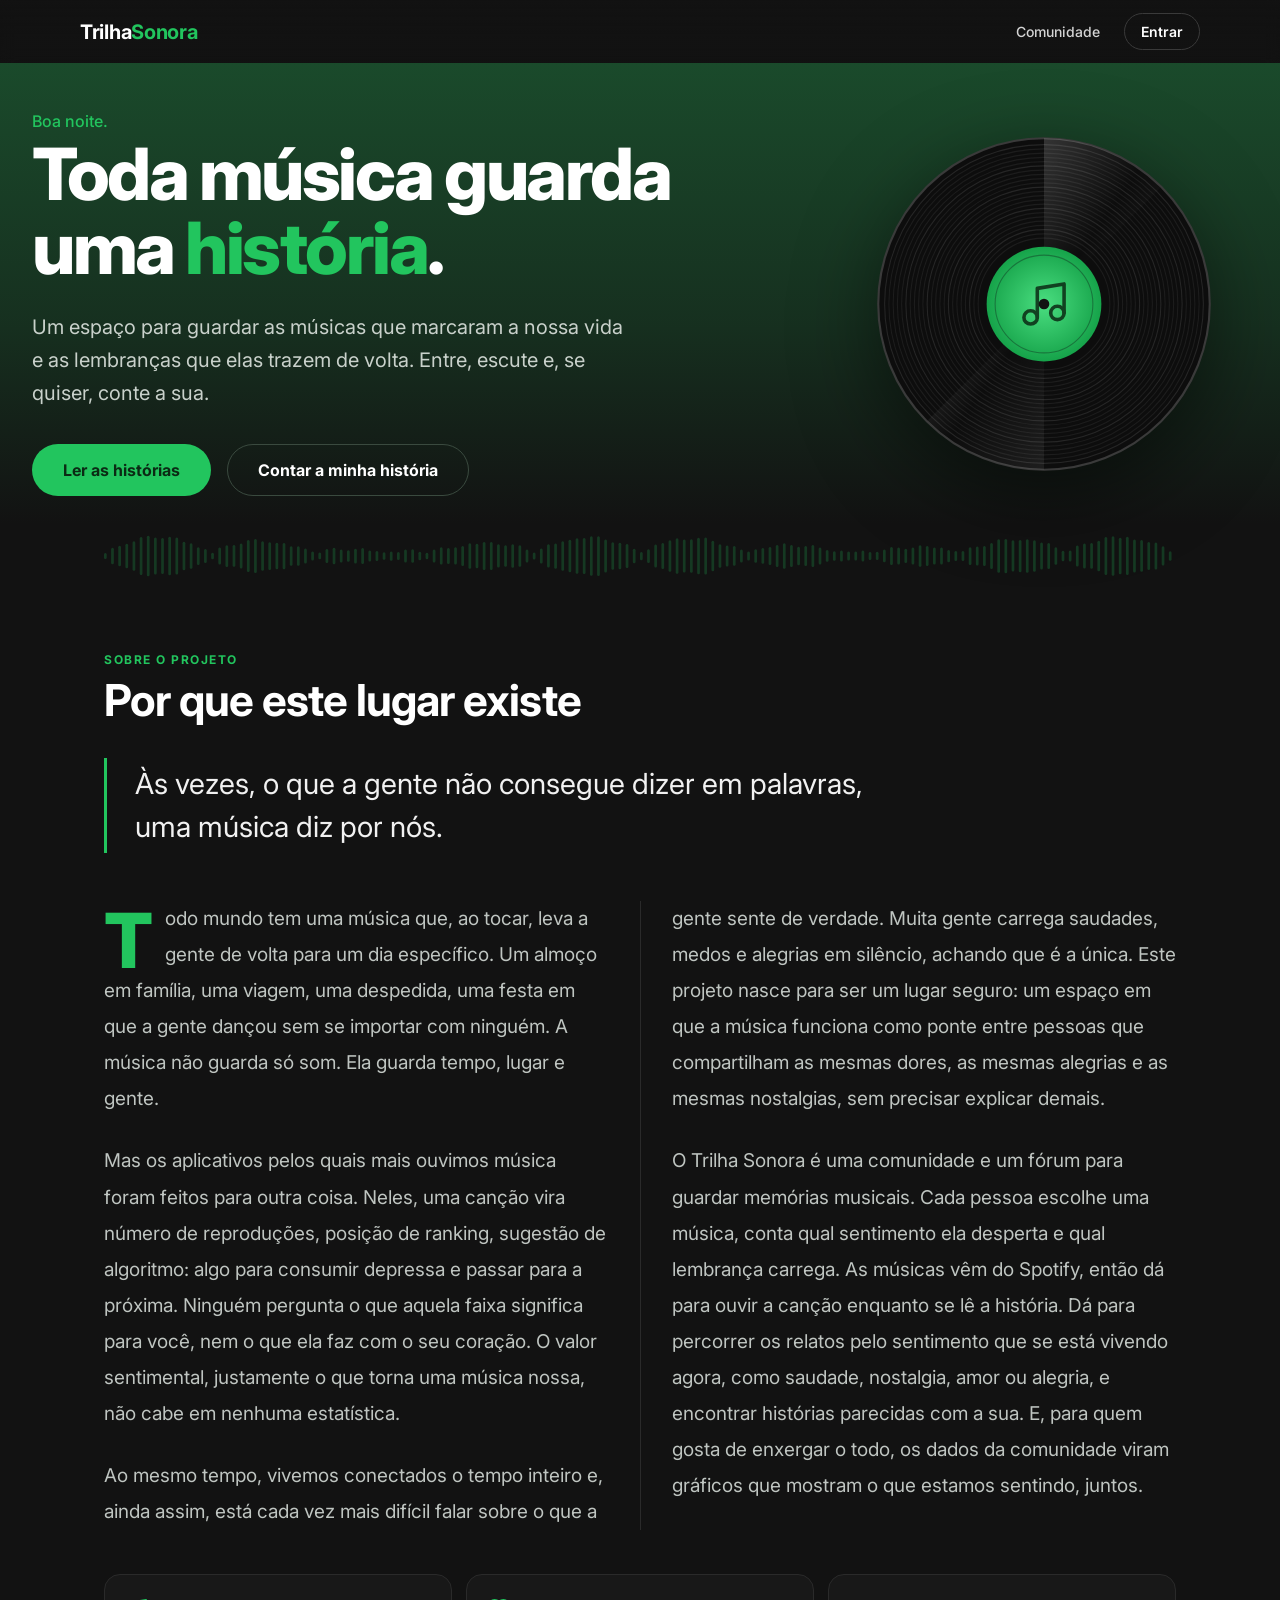
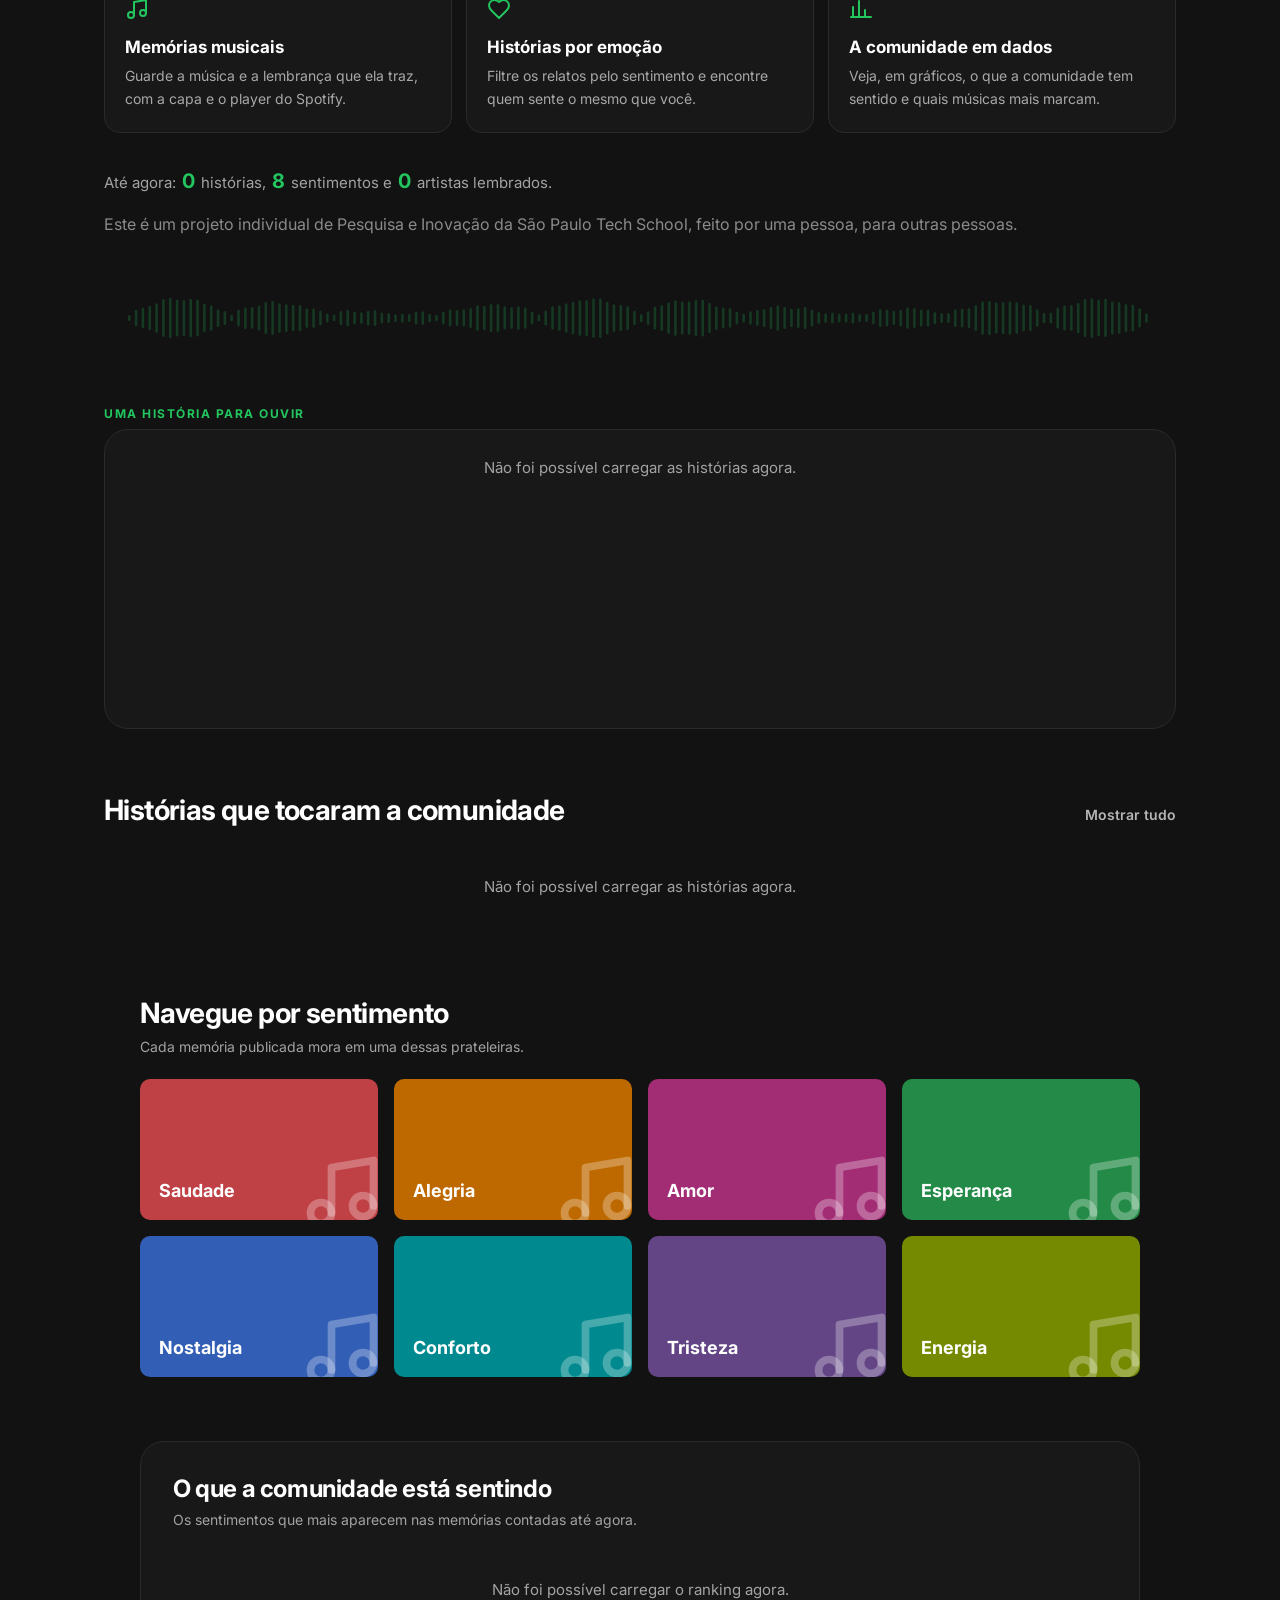
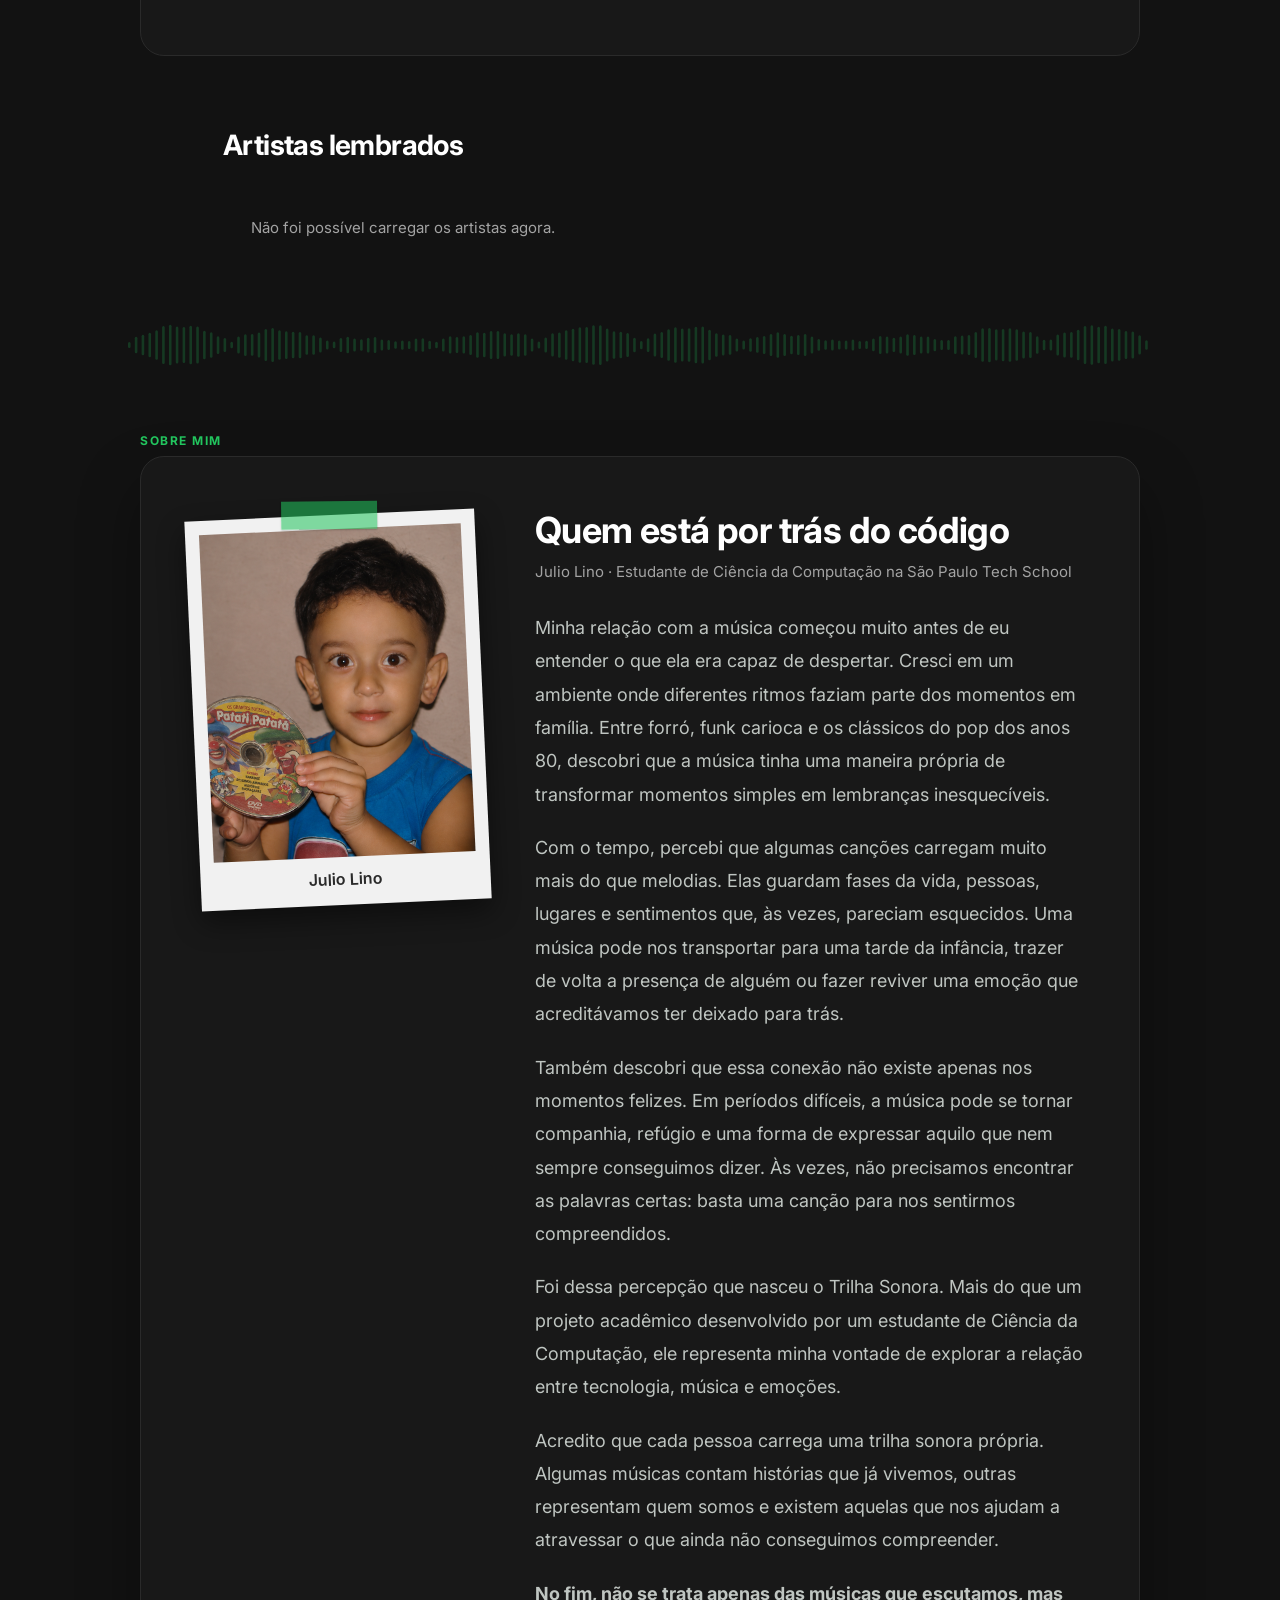
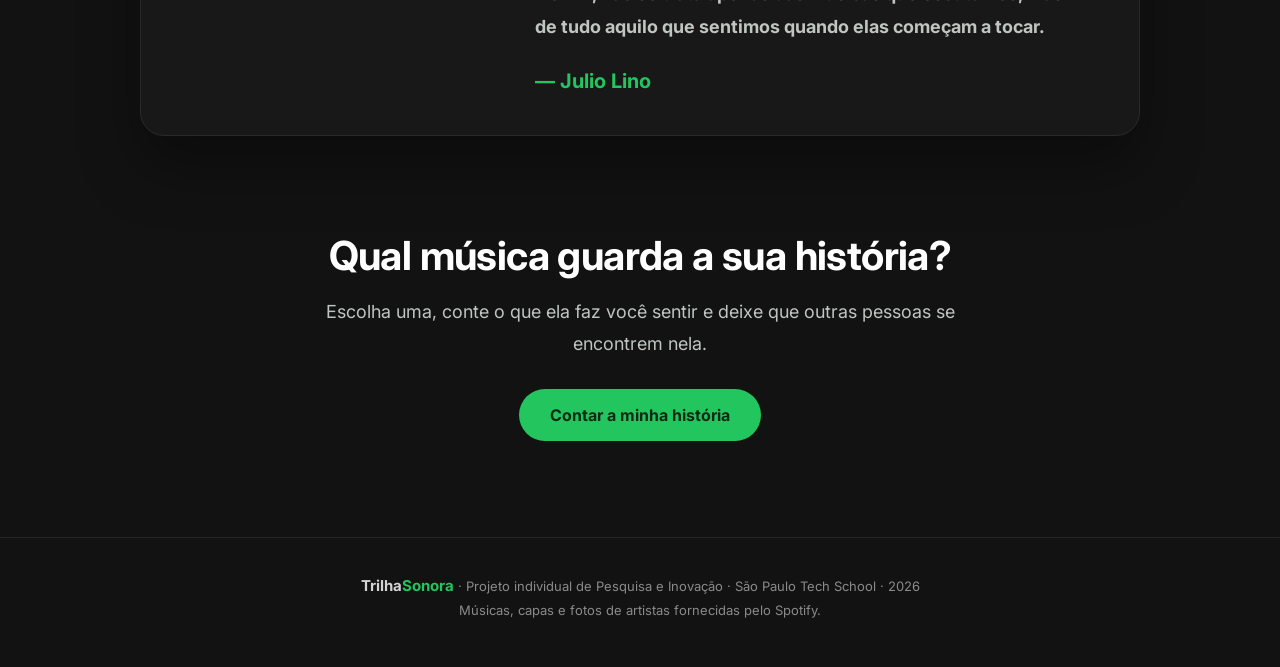
==== commit 9ebea192: "Adicionando fotos pessoais" ====
--- a/public/index.html
+++ b/public/index.html
@@ -372,7 +372,7 @@
 
             <div class="carta">
                 <figure class="polaroid">
-                    <img src="assets/julio.jpg" alt="Foto de Julio Cézar Lino dos Santos"
+                    <img src="assets/eu_crianca.png" alt="Foto de Julio Cézar Lino dos Santos"
                         onerror="this.style.display='none'; this.nextElementSibling.style.display='grid'">
                     <div class="monograma" style="display: none">JL</div>
                     <figcaption>Julio Lino</figcaption>
